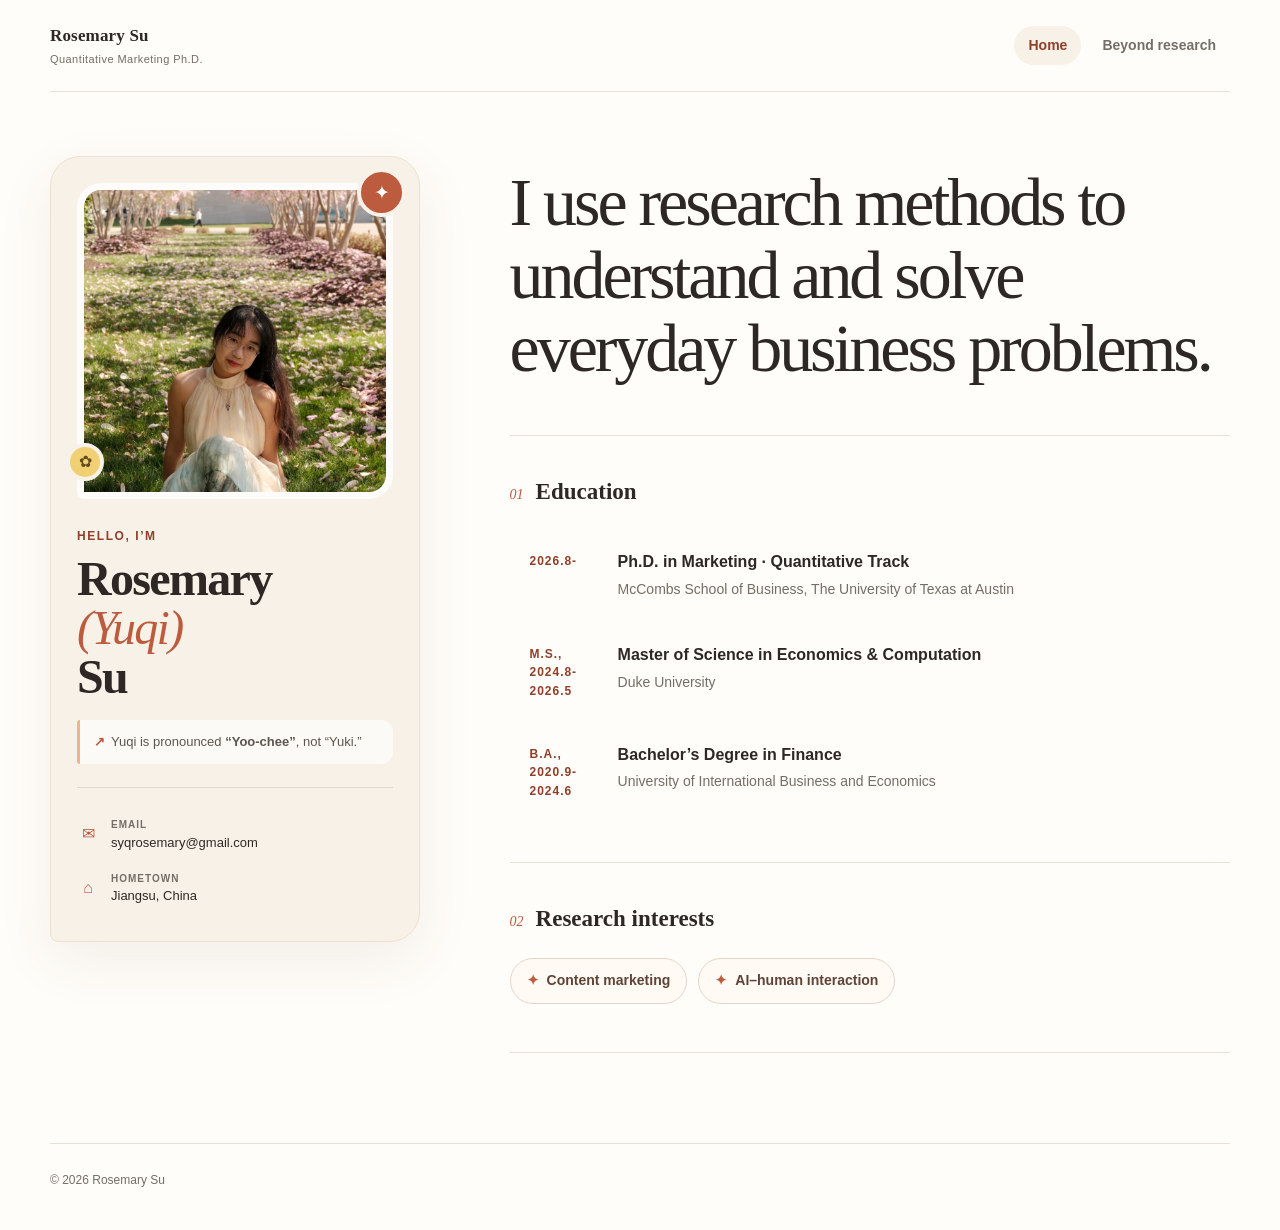
==== index.html @ b7d82927 "Deploy from rosemary_website@fb10cf8" ====
<!DOCTYPE html><html lang="en"><head><meta charSet="utf-8"/><meta name="viewport" content="width=device-width, initial-scale=1"/><link rel="preload" as="image" href="/rosemary-avatar.jpg"/><link rel="stylesheet" href="/_next/static/chunks/12zc2r0gqsm2~.css" data-precedence="next"/><link rel="preload" as="script" fetchPriority="low" href="/_next/static/chunks/0cex5wsp4eehq.js"/><script src="/_next/static/chunks/159a0hv_pbomc.js" async=""></script><script src="/_next/static/chunks/0jeponcfl-hrd.js" async=""></script><script src="/_next/static/chunks/17is7py1qu.mk.js" async=""></script><script src="/_next/static/chunks/turbopack-0r-oekiof_f9k.js" async=""></script><script src="/_next/static/chunks/12zbrbrxakma2.js" async=""></script><script src="/_next/static/chunks/17f2ht9wo-phb.js" async=""></script><script src="/_next/static/chunks/0n7gz84jmsrn1.js" async=""></script><script src="/_next/static/chunks/0bf2q1tfi-smo.js" async=""></script><title>Rosemary (Yuqi) Su</title><meta name="description" content="Rosemary (Yuqi) Su is a quantitative marketing Ph.D. student studying content marketing and AI–human interaction."/><meta property="og:title" content="Rosemary (Yuqi) Su"/><meta property="og:description" content="Quantitative Marketing · Content · AI &amp; People"/><meta property="og:url" content="https://rosemarysu.github.io/"/><meta property="og:site_name" content="Rosemary (Yuqi) Su"/><meta property="og:image" content="https://rosemarysu.github.io/og.jpg"/><meta property="og:image:width" content="1200"/><meta property="og:image:height" content="630"/><meta property="og:type" content="website"/><meta name="twitter:card" content="summary_large_image"/><meta name="twitter:title" content="Rosemary (Yuqi) Su"/><meta name="twitter:description" content="Quantitative Marketing · Content · AI &amp; People"/><meta name="twitter:image" content="https://rosemarysu.github.io/og.jpg"/><script src="/_next/static/chunks/03~yq9q893hmn.js" noModule=""></script></head><body><div hidden=""><!--$--><!--/$--></div><main><header class="site-header"><a class="brand" aria-label="Rosemary Su, home" href="/"><span><strong>Rosemary Su</strong><small>Quantitative Marketing Ph.D.</small></span></a><nav aria-label="Primary navigation"><a class="nav-link active" href="/">Home</a><a class="nav-link" href="/beyond/">Beyond research</a></nav></header><section class="home-shell"><aside class="profile-card" aria-label="Profile"><div class="avatar-wrap"><span class="avatar-spark spark-one" aria-hidden="true">✦</span><span class="avatar-spark spark-two" aria-hidden="true">✿</span><img alt="Portrait of Rosemary Su" width="440" height="440" decoding="async" data-nimg="1" class="avatar" style="color:transparent" src="/rosemary-avatar.jpg"/></div><p class="eyebrow">Hello, I’m</p><h1>Rosemary <span>(Yuqi)</span> Su</h1><p class="pronunciation"><span aria-hidden="true">↗</span>Yuqi is pronounced <strong>“Yoo-chee”</strong>, not “Yuki.”</p><div class="profile-details"><a href="mailto:syqrosemary@gmail.com"><span aria-hidden="true">✉</span><span><small>Email</small>syqrosemary@gmail.com</span></a><p><span aria-hidden="true">⌂</span><span><small>Hometown</small>Jiangsu, China</span></p></div></aside><div class="home-content"><div class="intro-block"><h2>I use research methods to understand and solve everyday business problems.</h2></div><section class="content-section" aria-labelledby="education-title"><div class="section-heading"><p class="section-number">01</p><h3 id="education-title">Education</h3></div><div class="education-list"><article class="education-item"><p class="degree-tag">2026.8-</p><div><h4>Ph.D. in Marketing · Quantitative Track</h4><p>McCombs School of Business, The University of Texas at Austin</p></div></article><article class="education-item"><p class="degree-tag">M.S., 2024.8-2026.5</p><div><h4>Master of Science in Economics &amp; Computation</h4><p>Duke University</p></div></article><article class="education-item"><p class="degree-tag">B.A., 2020.9-2024.6</p><div><h4>Bachelor’s Degree in Finance</h4><p>University of International Business and Economics</p></div></article></div></section><section class="content-section research-section" aria-labelledby="research-title"><div class="section-heading"><p class="section-number">02</p><h3 id="research-title">Research interests</h3></div><div class="interest-row"><span>Content marketing</span><span>AI–human interaction</span></div></section></div></section><footer><p>© <!-- -->2026<!-- --> Rosemary Su</p></footer></main><!--$--><!--/$--><script src="/_next/static/chunks/0cex5wsp4eehq.js" id="_R_" async=""></script><script>(self.__next_f=self.__next_f||[]).push([0])</script><script>self.__next_f.push([1,"1:\"$Sreact.fragment\"\n2:I[11968,[\"/_next/static/chunks/12zbrbrxakma2.js\",\"/_next/static/chunks/17f2ht9wo-phb.js\",\"/_next/static/chunks/0n7gz84jmsrn1.js\"],\"default\"]\n3:I[87804,[\"/_next/static/chunks/12zbrbrxakma2.js\",\"/_next/static/chunks/17f2ht9wo-phb.js\",\"/_next/static/chunks/0n7gz84jmsrn1.js\"],\"default\"]\n4:I[67295,[\"/_next/static/chunks/12zbrbrxakma2.js\",\"/_next/static/chunks/17f2ht9wo-phb.js\",\"/_next/static/chunks/0n7gz84jmsrn1.js\",\"/_next/static/chunks/0bf2q1tfi-smo.js\"],\"\"]\n5:I[83793,[\"/_next/static/chunks/12zbrbrxakma2.js\",\"/_next/static/chunks/17f2ht9wo-phb.js\",\"/_next/static/chunks/0n7gz84jmsrn1.js\",\"/_next/static/chunks/0bf2q1tfi-smo.js\"],\"Image\"]\nd:I[21480,[\"/_next/static/chunks/12zbrbrxakma2.js\",\"/_next/static/chunks/17f2ht9wo-phb.js\",\"/_next/static/chunks/0n7gz84jmsrn1.js\"],\"default\",1]\n:HL[\"/_next/static/chunks/12zc2r0gqsm2~.css\",\"style\"]\n"])</script><script>self.__next_f.push([1,"0:{\"P\":null,\"c\":[\"\",\"\"],\"q\":\"\",\"i\":false,\"f\":[[[\"\",{\"children\":[\"__PAGE__\",{}]},\"$undefined\",\"$undefined\",16],[[\"$\",\"$1\",\"c\",{\"children\":[[[\"$\",\"link\",\"0\",{\"rel\":\"stylesheet\",\"href\":\"/_next/static/chunks/12zc2r0gqsm2~.css\",\"precedence\":\"next\",\"crossOrigin\":\"$undefined\",\"nonce\":\"$undefined\"}],[\"$\",\"script\",\"script-0\",{\"src\":\"/_next/static/chunks/12zbrbrxakma2.js\",\"async\":true,\"nonce\":\"$undefined\"}],[\"$\",\"script\",\"script-1\",{\"src\":\"/_next/static/chunks/17f2ht9wo-phb.js\",\"async\":true,\"nonce\":\"$undefined\"}],[\"$\",\"script\",\"script-2\",{\"src\":\"/_next/static/chunks/0n7gz84jmsrn1.js\",\"async\":true,\"nonce\":\"$undefined\"}]],[\"$\",\"html\",null,{\"lang\":\"en\",\"children\":[\"$\",\"body\",null,{\"children\":[\"$\",\"$L2\",null,{\"parallelRouterKey\":\"children\",\"error\":\"$undefined\",\"errorStyles\":\"$undefined\",\"errorScripts\":\"$undefined\",\"template\":[\"$\",\"$L3\",null,{}],\"templateStyles\":\"$undefined\",\"templateScripts\":\"$undefined\",\"notFound\":[[[\"$\",\"title\",null,{\"children\":\"404: This page could not be found.\"}],[\"$\",\"div\",null,{\"style\":{\"fontFamily\":\"system-ui,\\\"Segoe UI\\\",Roboto,Helvetica,Arial,sans-serif,\\\"Apple Color Emoji\\\",\\\"Segoe UI Emoji\\\"\",\"height\":\"100vh\",\"textAlign\":\"center\",\"display\":\"flex\",\"flexDirection\":\"column\",\"alignItems\":\"center\",\"justifyContent\":\"center\"},\"children\":[\"$\",\"div\",null,{\"children\":[[\"$\",\"style\",null,{\"dangerouslySetInnerHTML\":{\"__html\":\"body{color:#000;background:#fff;margin:0}.next-error-h1{border-right:1px solid rgba(0,0,0,.3)}@media (prefers-color-scheme:dark){body{color:#fff;background:#000}.next-error-h1{border-right:1px solid rgba(255,255,255,.3)}}\"}}],[\"$\",\"h1\",null,{\"className\":\"next-error-h1\",\"style\":{\"display\":\"inline-block\",\"margin\":\"0 20px 0 0\",\"padding\":\"0 23px 0 0\",\"fontSize\":24,\"fontWeight\":500,\"verticalAlign\":\"top\",\"lineHeight\":\"49px\"},\"children\":404}],[\"$\",\"div\",null,{\"style\":{\"display\":\"inline-block\"},\"children\":[\"$\",\"h2\",null,{\"style\":{\"fontSize\":14,\"fontWeight\":400,\"lineHeight\":\"49px\",\"margin\":0},\"children\":\"This page could not be found.\"}]}]]}]}]],[]],\"forbidden\":\"$undefined\",\"unauthorized\":\"$undefined\"}]}]}]]}],{\"children\":[[\"$\",\"$1\",\"c\",{\"children\":[[\"$\",\"main\",null,{\"children\":[[\"$\",\"header\",null,{\"className\":\"site-header\",\"children\":[[\"$\",\"$L4\",null,{\"className\":\"brand\",\"href\":\"/\",\"aria-label\":\"Rosemary Su, home\",\"children\":[\"$\",\"span\",null,{\"children\":[[\"$\",\"strong\",null,{\"children\":\"Rosemary Su\"}],[\"$\",\"small\",null,{\"children\":\"Quantitative Marketing Ph.D.\"}]]}]}],[\"$\",\"nav\",null,{\"aria-label\":\"Primary navigation\",\"children\":[[\"$\",\"$L4\",null,{\"className\":\"nav-link active\",\"href\":\"/\",\"children\":\"Home\"}],[\"$\",\"$L4\",null,{\"className\":\"nav-link\",\"href\":\"/beyond\",\"children\":\"Beyond research\"}]]}]]}],[\"$\",\"section\",null,{\"className\":\"home-shell\",\"children\":[[\"$\",\"aside\",null,{\"className\":\"profile-card\",\"aria-label\":\"Profile\",\"children\":[[\"$\",\"div\",null,{\"className\":\"avatar-wrap\",\"children\":[[\"$\",\"span\",null,{\"className\":\"avatar-spark spark-one\",\"aria-hidden\":\"true\",\"children\":\"✦\"}],[\"$\",\"span\",null,{\"className\":\"avatar-spark spark-two\",\"aria-hidden\":\"true\",\"children\":\"✿\"}],[\"$\",\"$L5\",null,{\"className\":\"avatar\",\"src\":\"/rosemary-avatar.jpg\",\"alt\":\"Portrait of Rosemary Su\",\"width\":440,\"height\":440,\"priority\":true}]]}],[\"$\",\"p\",null,{\"className\":\"eyebrow\",\"children\":\"Hello, I’m\"}],[\"$\",\"h1\",null,{\"children\":[\"Rosemary \",[\"$\",\"span\",null,{\"children\":\"(Yuqi)\"}],\" Su\"]}],[\"$\",\"p\",null,{\"className\":\"pronunciation\",\"children\":[[\"$\",\"span\",null,{\"aria-hidden\":\"true\",\"children\":\"↗\"}],\"Yuqi is pronounced \",[\"$\",\"strong\",null,{\"children\":\"“Yoo-chee”\"}],\", not “Yuki.”\"]}],[\"$\",\"div\",null,{\"className\":\"profile-details\",\"children\":[[\"$\",\"a\",null,{\"href\":\"mailto:syqrosemary@gmail.com\",\"children\":[[\"$\",\"span\",null,{\"aria-hidden\":\"true\",\"children\":\"✉\"}],[\"$\",\"span\",null,{\"children\":[[\"$\",\"small\",null,{\"children\":\"Email\"}],\"syqrosemary@gmail.com\"]}]]}],[\"$\",\"p\",null,{\"children\":[[\"$\",\"span\",null,{\"aria-hidden\":\"true\",\"children\":\"⌂\"}],[\"$\",\"span\",null,{\"children\":[[\"$\",\"small\",null,{\"children\":\"Hometown\"}],\"Jiangsu, China\"]}]]}]]}]]}],[\"$\",\"div\",null,{\"className\":\"home-content\",\"children\":[[\"$\",\"div\",null,{\"className\":\"intro-block\",\"children\":[\"$\",\"h2\",null,{\"children\":\"I use research methods to understand and solve everyday business problems.\"}]}],[\"$\",\"section\",null,{\"className\":\"content-section\",\"aria-labelledby\":\"education-title\",\"children\":[[\"$\",\"div\",null,{\"className\":\"section-heading\",\"children\":[[\"$\",\"p\",null,{\"className\":\"section-number\",\"children\":\"01\"}],[\"$\",\"h3\",null,{\"id\":\"education-title\",\"children\":\"Education\"}]]}],[\"$\",\"div\",null,{\"className\":\"education-list\",\"children\":[[\"$\",\"article\",\"Ph.D. in Marketing · Quantitative Track\",{\"className\":\"education-item\",\"children\":[[\"$\",\"p\",null,{\"className\":\"degree-tag\",\"children\":\"2026.8-\"}],[\"$\",\"div\",null,{\"children\":[[\"$\",\"h4\",null,{\"children\":\"Ph.D. in Marketing · Quantitative Track\"}],[\"$\",\"p\",null,{\"children\":\"McCombs School of Business, The University of Texas at Austin\"}]]}]]}],\"$L6\",\"$L7\"]}]]}],\"$L8\"]}]]}],\"$L9\"]}],[\"$La\"],\"$Lb\"]}],{},null,false,null]},null,false,null],\"$Lc\",false]],\"m\":\"$undefined\",\"G\":[\"$d\",[\"$Le\"]],\"S\":true,\"h\":null,\"s\":\"$undefined\",\"l\":\"$undefined\",\"p\":\"$undefined\",\"d\":\"$undefined\",\"b\":\"IiTo2RGep4FRdvLPnmBLP\"}\n"])</script><script>self.__next_f.push([1,"f:I[77916,[\"/_next/static/chunks/12zbrbrxakma2.js\",\"/_next/static/chunks/17f2ht9wo-phb.js\",\"/_next/static/chunks/0n7gz84jmsrn1.js\"],\"OutletBoundary\"]\n10:\"$Sreact.suspense\"\n12:I[77916,[\"/_next/static/chunks/12zbrbrxakma2.js\",\"/_next/static/chunks/17f2ht9wo-phb.js\",\"/_next/static/chunks/0n7gz84jmsrn1.js\"],\"ViewportBoundary\"]\n14:I[77916,[\"/_next/static/chunks/12zbrbrxakma2.js\",\"/_next/static/chunks/17f2ht9wo-phb.js\",\"/_next/static/chunks/0n7gz84jmsrn1.js\"],\"MetadataBoundary\"]\n6:[\"$\",\"article\",\"Master of Science in Economics \u0026 Computation\",{\"className\":\"education-item\",\"children\":[[\"$\",\"p\",null,{\"className\":\"degree-tag\",\"children\":\"M.S., 2024.8-2026.5\"}],[\"$\",\"div\",null,{\"children\":[[\"$\",\"h4\",null,{\"children\":\"Master of Science in Economics \u0026 Computation\"}],[\"$\",\"p\",null,{\"children\":\"Duke University\"}]]}]]}]\n7:[\"$\",\"article\",\"Bachelor’s Degree in Finance\",{\"className\":\"education-item\",\"children\":[[\"$\",\"p\",null,{\"className\":\"degree-tag\",\"children\":\"B.A., 2020.9-2024.6\"}],[\"$\",\"div\",null,{\"children\":[[\"$\",\"h4\",null,{\"children\":\"Bachelor’s Degree in Finance\"}],[\"$\",\"p\",null,{\"children\":\"University of International Business and Economics\"}]]}]]}]\n8:[\"$\",\"section\",null,{\"className\":\"content-section research-section\",\"aria-labelledby\":\"research-title\",\"children\":[[\"$\",\"div\",null,{\"className\":\"section-heading\",\"children\":[[\"$\",\"p\",null,{\"className\":\"section-number\",\"children\":\"02\"}],[\"$\",\"h3\",null,{\"id\":\"research-title\",\"children\":\"Research interests\"}]]}],[\"$\",\"div\",null,{\"className\":\"interest-row\",\"children\":[[\"$\",\"span\",null,{\"children\":\"Content marketing\"}],[\"$\",\"span\",null,{\"children\":\"AI–human interaction\"}]]}]]}]\n9:[\"$\",\"footer\",null,{\"children\":[\"$\",\"p\",null,{\"children\":[\"© \",2026,\" Rosemary Su\"]}]}]\na:[\"$\",\"script\",\"script-0\",{\"src\":\"/_next/static/chunks/0bf2q1tfi-smo.js\",\"async\":true,\"nonce\":\"$undefined\"}]\nb:[\"$\",\"$Lf\",null,{\"children\":[\"$\",\"$10\",null,{\"name\":\"Next.MetadataOutlet\",\"children\":\"$@11\"}]}]\nc:[\"$\",\"$1\",\"h\",{\"children\":[null,[\"$\",\"$L12\",null,{\"children\":\"$L13\"}],[\"$\",\"div\",null,{\"hidden\":true,\"children\":[\"$\",\"$L14\",null,{\"children\":[\"$\",\"$10\",null,{\"name\":\"Next.Metadata\",\"children\":\"$L15\"}]}]}],null]}]\ne:[\"$\",\"link\",\"0\",{\"rel\":\"stylesheet\",\"href\":\"/_next/static/chunks/12zc2r0gqsm2~.css\",\"precedence\":\"next\",\"crossOrigin\":\"$undefined\",\"nonce\":\"$undefined\"}]\n"])</script><script>self.__next_f.push([1,"13:[[\"$\",\"meta\",\"0\",{\"charSet\":\"utf-8\"}],[\"$\",\"meta\",\"1\",{\"name\":\"viewport\",\"content\":\"width=device-width, initial-scale=1\"}]]\n"])</script><script>self.__next_f.push([1,"11:null\n15:[[\"$\",\"title\",\"0\",{\"children\":\"Rosemary (Yuqi) Su\"}],[\"$\",\"meta\",\"1\",{\"name\":\"description\",\"content\":\"Rosemary (Yuqi) Su is a quantitative marketing Ph.D. student studying content marketing and AI–human interaction.\"}],[\"$\",\"meta\",\"2\",{\"property\":\"og:title\",\"content\":\"Rosemary (Yuqi) Su\"}],[\"$\",\"meta\",\"3\",{\"property\":\"og:description\",\"content\":\"Quantitative Marketing · Content · AI \u0026 People\"}],[\"$\",\"meta\",\"4\",{\"property\":\"og:url\",\"content\":\"https://rosemarysu.github.io/\"}],[\"$\",\"meta\",\"5\",{\"property\":\"og:site_name\",\"content\":\"Rosemary (Yuqi) Su\"}],[\"$\",\"meta\",\"6\",{\"property\":\"og:image\",\"content\":\"https://rosemarysu.github.io/og.jpg\"}],[\"$\",\"meta\",\"7\",{\"property\":\"og:image:width\",\"content\":\"1200\"}],[\"$\",\"meta\",\"8\",{\"property\":\"og:image:height\",\"content\":\"630\"}],[\"$\",\"meta\",\"9\",{\"property\":\"og:type\",\"content\":\"website\"}],[\"$\",\"meta\",\"10\",{\"name\":\"twitter:card\",\"content\":\"summary_large_image\"}],[\"$\",\"meta\",\"11\",{\"name\":\"twitter:title\",\"content\":\"Rosemary (Yuqi) Su\"}],[\"$\",\"meta\",\"12\",{\"name\":\"twitter:description\",\"content\":\"Quantitative Marketing · Content · AI \u0026 People\"}],[\"$\",\"meta\",\"13\",{\"name\":\"twitter:image\",\"content\":\"https://rosemarysu.github.io/og.jpg\"}]]\n"])</script></body></html>
---- _next/static/chunks/12zc2r0gqsm2~.css ----
:root{--ink:#2d2825;--muted:#756d67;--paper:#fffdf9;--cream:#f8f1e8;--line:#eadfd3;--rust:#bd5b3e;--rust-dark:#8f3f2a;--peach:#f2b28f;--butter:#f1cf73;--sage:#9ba58c;--font-main:"Aptos", "Segoe UI", "Helvetica Neue", Arial, sans-serif}*{box-sizing:border-box}html{scroll-behavior:smooth}body{background:var(--paper);color:var(--ink);font-family:var(--font-main);margin:0;line-height:1.55}a{color:inherit;text-decoration:none}a:focus-visible{outline:3px solid var(--butter);outline-offset:4px;border-radius:6px}.site-header{border-bottom:1px solid var(--line);justify-content:space-between;align-items:center;width:min(1180px,100% - 48px);min-height:92px;margin:0 auto;display:flex}.brand{align-items:center;gap:13px;display:flex}.brand-mark{background:var(--rust);color:#fff;border-radius:50% 50% 44% 56%;place-items:center;width:42px;height:42px;font-family:Georgia,serif;font-size:22px;font-style:italic;display:grid;transform:rotate(-4deg)}.brand strong,.brand small{display:block}.brand strong{letter-spacing:.01em;font-family:Georgia,serif;font-size:17px}.brand small{color:var(--muted);letter-spacing:.04em;margin-top:1px;font-size:11px}nav{align-items:center;gap:7px;display:flex}.nav-link{color:var(--muted);border-radius:999px;padding:9px 14px;font-size:14px;font-weight:650;transition:color .2s,background .2s}.nav-link:hover,.nav-link.active{color:var(--rust-dark);background:var(--cream)}.home-shell{grid-template-columns:minmax(290px,370px) minmax(0,1fr);align-items:start;gap:clamp(48px,7vw,104px);width:min(1180px,100% - 48px);margin:64px auto 90px;display:grid}.profile-card{background:var(--cream);border:1px solid #efdfcf;border-radius:30px 30px 30px 8px;padding:26px;position:sticky;top:28px;box-shadow:0 18px 55px #5c3e2b14}.avatar-wrap{margin-bottom:28px;position:relative}.avatar{aspect-ratio:1;object-fit:cover;border:7px solid #ffffffc7;border-radius:24px 24px 24px 7px;width:100%;height:auto;display:block}.avatar-spark{z-index:1;color:#fff;background:var(--rust);border:4px solid var(--cream);border-radius:50%;place-items:center;display:grid;position:absolute}.spark-one{width:49px;height:49px;font-size:19px;top:-15px;right:-13px}.spark-two{background:var(--butter);color:#624c1c;width:38px;height:38px;font-size:16px;bottom:18px;left:-11px}.eyebrow{color:var(--rust-dark);letter-spacing:.13em;text-transform:uppercase;margin:0 0 8px;font-size:12px;font-weight:800}.profile-card h1{letter-spacing:-.035em;margin:0;font-family:Georgia,serif;font-size:clamp(36px,4vw,48px);line-height:1.03}.profile-card h1 span{color:var(--rust);font-style:italic;font-weight:500;display:block}.pronunciation{border-left:3px solid var(--peach);color:#5f554e;background:#ffffffa3;border-radius:3px 12px 12px 3px;margin:18px 0 23px;padding:12px 14px;font-size:13px}.pronunciation>span{color:var(--rust);margin-right:6px;font-weight:900}.profile-details{border-top:1px solid #e5d6c8;padding-top:20px}.profile-details a,.profile-details p{align-items:center;gap:12px;margin:0;padding:9px 0;font-size:13px;display:flex}.profile-details a:hover{color:var(--rust-dark)}.profile-details>*>span:first-child{text-align:center;width:22px;color:var(--rust);font-size:16px}.profile-details small{color:var(--muted);letter-spacing:.1em;text-transform:uppercase;font-size:10px;font-weight:800;display:block}.home-content{padding-top:10px}.intro-block{border-bottom:1px solid var(--line);padding-bottom:51px}.intro-block h2{letter-spacing:-.045em;max-width:760px;margin:0;font-family:Georgia,serif;font-size:clamp(40px,5.6vw,68px);font-weight:500;line-height:1.07}.intro-copy{max-width:610px;color:var(--muted);margin:24px 0 0;font-size:18px;line-height:1.7}.content-section{border-bottom:1px solid var(--line);padding:43px 0}.section-heading{align-items:baseline;gap:12px;margin-bottom:26px;display:flex}.section-number{color:var(--rust);margin:0;font:italic 14px Georgia,serif}.section-heading h3{margin:0;font:600 23px Georgia,serif}.education-list{gap:4px;display:grid}.education-item{border-radius:15px;grid-template-columns:72px 1fr;gap:16px;padding:19px 20px;transition:background .2s,transform .2s;display:grid}.education-item:hover{background:var(--cream);transform:translate(4px)}.degree-tag{color:var(--rust-dark);letter-spacing:.08em;text-transform:uppercase;margin:2px 0 0;font-size:12px;font-weight:850}.education-item h4{margin:0 0 4px;font-size:16px}.education-item div p{color:var(--muted);margin:0;font-size:14px}.research-section{padding-bottom:48px}.interest-row{flex-wrap:wrap;gap:11px;display:flex}.interest-row span{color:#5e4438;background:#fffaf4;border:1px solid #e7d5c5;border-radius:999px;padding:11px 16px;font-size:14px;font-weight:700}.interest-row span:before{content:"✦";color:var(--rust);margin-right:8px}.beyond-link{background:var(--rust);color:#fff;border-radius:14px 14px 14px 4px;justify-content:space-between;align-items:center;margin-top:34px;padding:17px 20px;font-size:15px;font-weight:750;transition:background .2s,transform .2s;display:flex}.beyond-link:hover{background:var(--rust-dark);transform:translateY(-2px)}.beyond-link span{font-size:22px}.beyond-hero{background:var(--cream);border:1px solid #efdfcf;border-radius:42px 42px 42px 9px;width:min(1180px,100% - 48px);margin:82px auto 96px;padding:58px clamp(28px,7vw,92px) 64px}.hobby-words{color:var(--rust-dark);letter-spacing:.09em;text-transform:uppercase;margin:0 0 25px;font-size:12px;font-weight:800}.beyond-hero h1{letter-spacing:-.045em;max-width:970px;margin:0;font:500 clamp(43px,6.4vw,76px)/1.04 Georgia,serif}.beyond-hero h1 em{color:var(--rust);font-weight:500}.gallery-section{width:min(1180px,100% - 48px);margin:0 auto 105px}.wide-heading{justify-content:space-between;align-items:end;gap:36px;margin-bottom:34px;display:flex}.wide-heading>div{align-items:baseline;gap:13px;display:flex}.wide-heading h2{letter-spacing:-.025em;margin:0;font:600 clamp(27px,4vw,40px) Georgia,serif}.wide-heading>p{max-width:300px;color:var(--muted);text-align:right;margin:0 0 4px;font-size:13px}.gallery-section{padding-top:12px}.gallery-scroll{overscroll-behavior-inline:contain;scroll-snap-type:inline mandatory;scrollbar-color:var(--rust) var(--cream);grid-auto-columns:minmax(300px,34vw);grid-auto-flow:column;gap:16px;padding:4px 4px 24px;display:grid;overflow-x:auto}.gallery-photo,.gallery-placeholder{scroll-snap-align:start;border-radius:24px 24px 24px 7px;height:470px;margin:0;overflow:hidden}.gallery-photo{background:var(--cream);position:relative}.gallery-photo img{object-fit:cover;width:100%;height:100%}.gallery-photo figcaption{color:var(--ink);background:#fffdf9e6;border-radius:12px;padding:12px 14px;font-size:13px;position:absolute;bottom:16px;left:16px;right:16px}.gallery-placeholder{color:var(--muted);background:linear-gradient(145deg,#f6e9dc,#fbf7f1);border:1px dashed #dcbda8;place-content:center;justify-items:center;display:grid}.gallery-placeholder:nth-child(3n+2){background:linear-gradient(145deg,#edf0e8,#f8f8f3)}.gallery-placeholder:nth-child(3n){background:linear-gradient(145deg,#f8edc9,#fffaf0)}.gallery-placeholder span{width:48px;height:48px;color:var(--rust);background:#fff;border-radius:50%;place-items:center;font-size:28px;display:grid}.gallery-placeholder p{color:var(--ink);margin:16px 0 3px;font:600 19px Georgia,serif}.gallery-placeholder small{font-size:11px}footer{border-top:1px solid var(--line);width:min(1180px,100% - 48px);color:var(--muted);justify-content:space-between;margin:0 auto;padding:27px 0 40px;font-size:12px;display:flex}footer p{margin:0}@media (max-width:850px){.home-shell{grid-template-columns:1fr;gap:58px;margin-top:38px}.profile-card{grid-template-columns:minmax(160px,.72fr) 1fr;column-gap:28px;display:grid;position:relative;top:auto}.avatar-wrap{grid-row:1/6;margin:0}.profile-details{align-self:end}.intro-block h2{font-size:clamp(39px,8vw,60px)}.beyond-hero{margin-top:45px}}@media (max-width:610px){.site-header{width:min(100% - 30px,1180px);min-height:76px}.brand small{display:none}.brand strong{font-size:14px}nav{gap:0}.nav-link{padding:8px 9px;font-size:12px}.home-shell{width:min(100% - 30px,1180px);margin-bottom:65px}.profile-card{padding:20px;display:block}.avatar-wrap{margin-bottom:25px}.profile-card h1{font-size:39px}.intro-block h2{font-size:40px}.intro-copy{font-size:16px}.education-item{grid-template-columns:48px 1fr;padding-inline:8px}.beyond-hero,.gallery-section{width:min(100% - 30px,1180px)}.beyond-hero{border-radius:27px 27px 27px 7px;margin-bottom:70px;padding:42px 23px 46px}.hobby-words{font-size:10px;line-height:1.8}.beyond-hero h1{font-size:42px}.wide-heading,.wide-heading>div{display:block}.wide-heading>p{text-align:left;margin-top:10px}.gallery-section{padding-top:0}.gallery-scroll{grid-auto-columns:82vw}.gallery-photo,.gallery-placeholder{height:430px}footer{gap:5px;width:min(100% - 30px,1180px);display:grid}}@media (prefers-reduced-motion:reduce){html{scroll-behavior:auto}*,:before,:after{transition-duration:.01ms!important}}
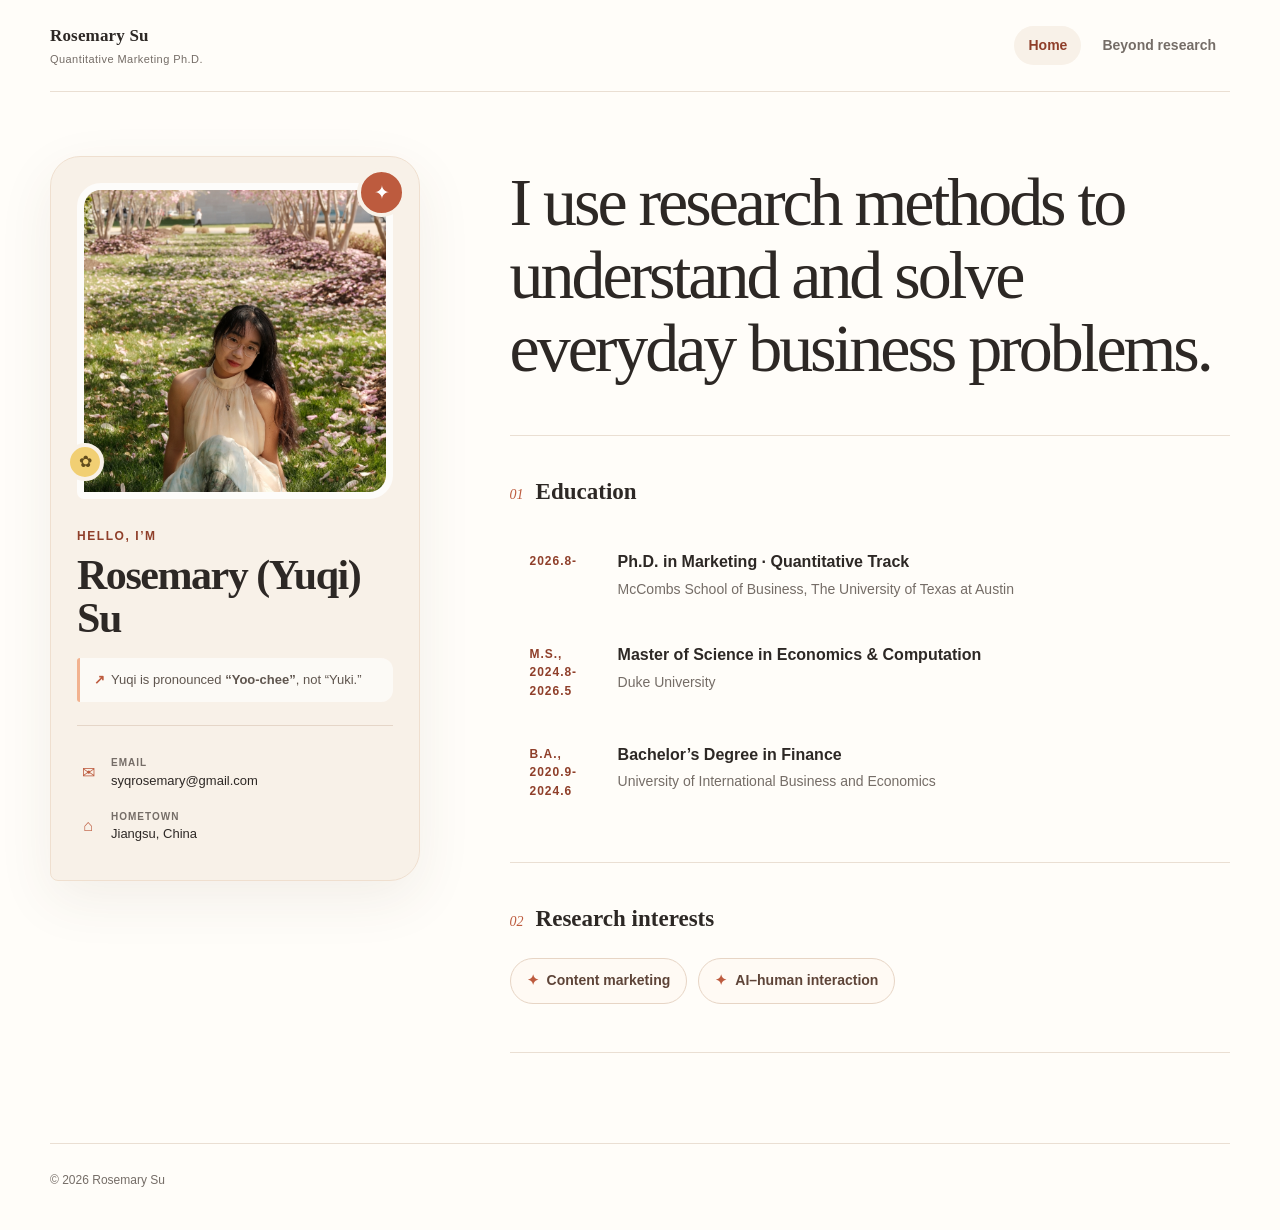
==== commit 1dea4541: "Deploy from rosemary_website@c379090" ====
--- a/index.html
+++ b/index.html
@@ -1 +1 @@
-<!DOCTYPE html><html lang="en"><head><meta charSet="utf-8"/><meta name="viewport" content="width=device-width, initial-scale=1"/><link rel="preload" as="image" href="/rosemary-avatar.jpg"/><link rel="stylesheet" href="/_next/static/chunks/12zc2r0gqsm2~.css" data-precedence="next"/><link rel="preload" as="script" fetchPriority="low" href="/_next/static/chunks/0cex5wsp4eehq.js"/><script src="/_next/static/chunks/159a0hv_pbomc.js" async=""></script><script src="/_next/static/chunks/0jeponcfl-hrd.js" async=""></script><script src="/_next/static/chunks/17is7py1qu.mk.js" async=""></script><script src="/_next/static/chunks/turbopack-0r-oekiof_f9k.js" async=""></script><script src="/_next/static/chunks/12zbrbrxakma2.js" async=""></script><script src="/_next/static/chunks/17f2ht9wo-phb.js" async=""></script><script src="/_next/static/chunks/0n7gz84jmsrn1.js" async=""></script><script src="/_next/static/chunks/0bf2q1tfi-smo.js" async=""></script><title>Rosemary (Yuqi) Su</title><meta name="description" content="Rosemary (Yuqi) Su is a quantitative marketing Ph.D. student studying content marketing and AI–human interaction."/><meta property="og:title" content="Rosemary (Yuqi) Su"/><meta property="og:description" content="Quantitative Marketing · Content · AI &amp; People"/><meta property="og:url" content="https://rosemarysu.github.io/"/><meta property="og:site_name" content="Rosemary (Yuqi) Su"/><meta property="og:image" content="https://rosemarysu.github.io/og.jpg"/><meta property="og:image:width" content="1200"/><meta property="og:image:height" content="630"/><meta property="og:type" content="website"/><meta name="twitter:card" content="summary_large_image"/><meta name="twitter:title" content="Rosemary (Yuqi) Su"/><meta name="twitter:description" content="Quantitative Marketing · Content · AI &amp; People"/><meta name="twitter:image" content="https://rosemarysu.github.io/og.jpg"/><script src="/_next/static/chunks/03~yq9q893hmn.js" noModule=""></script></head><body><div hidden=""><!--$--><!--/$--></div><main><header class="site-header"><a class="brand" aria-label="Rosemary Su, home" href="/"><span><strong>Rosemary Su</strong><small>Quantitative Marketing Ph.D.</small></span></a><nav aria-label="Primary navigation"><a class="nav-link active" href="/">Home</a><a class="nav-link" href="/beyond/">Beyond research</a></nav></header><section class="home-shell"><aside class="profile-card" aria-label="Profile"><div class="avatar-wrap"><span class="avatar-spark spark-one" aria-hidden="true">✦</span><span class="avatar-spark spark-two" aria-hidden="true">✿</span><img alt="Portrait of Rosemary Su" width="440" height="440" decoding="async" data-nimg="1" class="avatar" style="color:transparent" src="/rosemary-avatar.jpg"/></div><p class="eyebrow">Hello, I’m</p><h1>Rosemary <span>(Yuqi)</span> Su</h1><p class="pronunciation"><span aria-hidden="true">↗</span>Yuqi is pronounced <strong>“Yoo-chee”</strong>, not “Yuki.”</p><div class="profile-details"><a href="mailto:syqrosemary@gmail.com"><span aria-hidden="true">✉</span><span><small>Email</small>syqrosemary@gmail.com</span></a><p><span aria-hidden="true">⌂</span><span><small>Hometown</small>Jiangsu, China</span></p></div></aside><div class="home-content"><div class="intro-block"><h2>I use research methods to understand and solve everyday business problems.</h2></div><section class="content-section" aria-labelledby="education-title"><div class="section-heading"><p class="section-number">01</p><h3 id="education-title">Education</h3></div><div class="education-list"><article class="education-item"><p class="degree-tag">2026.8-</p><div><h4>Ph.D. in Marketing · Quantitative Track</h4><p>McCombs School of Business, The University of Texas at Austin</p></div></article><article class="education-item"><p class="degree-tag">M.S., 2024.8-2026.5</p><div><h4>Master of Science in Economics &amp; Computation</h4><p>Duke University</p></div></article><article class="education-item"><p class="degree-tag">B.A., 2020.9-2024.6</p><div><h4>Bachelor’s Degree in Finance</h4><p>University of International Business and Economics</p></div></article></div></section><section class="content-section research-section" aria-labelledby="research-title"><div class="section-heading"><p class="section-number">02</p><h3 id="research-title">Research interests</h3></div><div class="interest-row"><span>Content marketing</span><span>AI–human interaction</span></div></section></div></section><footer><p>© <!-- -->2026<!-- --> Rosemary Su</p></footer></main><!--$--><!--/$--><script src="/_next/static/chunks/0cex5wsp4eehq.js" id="_R_" async=""></script><script>(self.__next_f=self.__next_f||[]).push([0])</script><script>self.__next_f.push([1,"1:\"$Sreact.fragment\"\n2:I[11968,[\"/_next/static/chunks/12zbrbrxakma2.js\",\"/_next/static/chunks/17f2ht9wo-phb.js\",\"/_next/static/chunks/0n7gz84jmsrn1.js\"],\"default\"]\n3:I[87804,[\"/_next/static/chunks/12zbrbrxakma2.js\",\"/_next/static/chunks/17f2ht9wo-phb.js\",\"/_next/static/chunks/0n7gz84jmsrn1.js\"],\"default\"]\n4:I[67295,[\"/_next/static/chunks/12zbrbrxakma2.js\",\"/_next/static/chunks/17f2ht9wo-phb.js\",\"/_next/static/chunks/0n7gz84jmsrn1.js\",\"/_next/static/chunks/0bf2q1tfi-smo.js\"],\"\"]\n5:I[83793,[\"/_next/static/chunks/12zbrbrxakma2.js\",\"/_next/static/chunks/17f2ht9wo-phb.js\",\"/_next/static/chunks/0n7gz84jmsrn1.js\",\"/_next/static/chunks/0bf2q1tfi-smo.js\"],\"Image\"]\nd:I[21480,[\"/_next/static/chunks/12zbrbrxakma2.js\",\"/_next/static/chunks/17f2ht9wo-phb.js\",\"/_next/static/chunks/0n7gz84jmsrn1.js\"],\"default\",1]\n:HL[\"/_next/static/chunks/12zc2r0gqsm2~.css\",\"style\"]\n"])</script><script>self.__next_f.push([1,"0:{\"P\":null,\"c\":[\"\",\"\"],\"q\":\"\",\"i\":false,\"f\":[[[\"\",{\"children\":[\"__PAGE__\",{}]},\"$undefined\",\"$undefined\",16],[[\"$\",\"$1\",\"c\",{\"children\":[[[\"$\",\"link\",\"0\",{\"rel\":\"stylesheet\",\"href\":\"/_next/static/chunks/12zc2r0gqsm2~.css\",\"precedence\":\"next\",\"crossOrigin\":\"$undefined\",\"nonce\":\"$undefined\"}],[\"$\",\"script\",\"script-0\",{\"src\":\"/_next/static/chunks/12zbrbrxakma2.js\",\"async\":true,\"nonce\":\"$undefined\"}],[\"$\",\"script\",\"script-1\",{\"src\":\"/_next/static/chunks/17f2ht9wo-phb.js\",\"async\":true,\"nonce\":\"$undefined\"}],[\"$\",\"script\",\"script-2\",{\"src\":\"/_next/static/chunks/0n7gz84jmsrn1.js\",\"async\":true,\"nonce\":\"$undefined\"}]],[\"$\",\"html\",null,{\"lang\":\"en\",\"children\":[\"$\",\"body\",null,{\"children\":[\"$\",\"$L2\",null,{\"parallelRouterKey\":\"children\",\"error\":\"$undefined\",\"errorStyles\":\"$undefined\",\"errorScripts\":\"$undefined\",\"template\":[\"$\",\"$L3\",null,{}],\"templateStyles\":\"$undefined\",\"templateScripts\":\"$undefined\",\"notFound\":[[[\"$\",\"title\",null,{\"children\":\"404: This page could not be found.\"}],[\"$\",\"div\",null,{\"style\":{\"fontFamily\":\"system-ui,\\\"Segoe UI\\\",Roboto,Helvetica,Arial,sans-serif,\\\"Apple Color Emoji\\\",\\\"Segoe UI Emoji\\\"\",\"height\":\"100vh\",\"textAlign\":\"center\",\"display\":\"flex\",\"flexDirection\":\"column\",\"alignItems\":\"center\",\"justifyContent\":\"center\"},\"children\":[\"$\",\"div\",null,{\"children\":[[\"$\",\"style\",null,{\"dangerouslySetInnerHTML\":{\"__html\":\"body{color:#000;background:#fff;margin:0}.next-error-h1{border-right:1px solid rgba(0,0,0,.3)}@media (prefers-color-scheme:dark){body{color:#fff;background:#000}.next-error-h1{border-right:1px solid rgba(255,255,255,.3)}}\"}}],[\"$\",\"h1\",null,{\"className\":\"next-error-h1\",\"style\":{\"display\":\"inline-block\",\"margin\":\"0 20px 0 0\",\"padding\":\"0 23px 0 0\",\"fontSize\":24,\"fontWeight\":500,\"verticalAlign\":\"top\",\"lineHeight\":\"49px\"},\"children\":404}],[\"$\",\"div\",null,{\"style\":{\"display\":\"inline-block\"},\"children\":[\"$\",\"h2\",null,{\"style\":{\"fontSize\":14,\"fontWeight\":400,\"lineHeight\":\"49px\",\"margin\":0},\"children\":\"This page could not be found.\"}]}]]}]}]],[]],\"forbidden\":\"$undefined\",\"unauthorized\":\"$undefined\"}]}]}]]}],{\"children\":[[\"$\",\"$1\",\"c\",{\"children\":[[\"$\",\"main\",null,{\"children\":[[\"$\",\"header\",null,{\"className\":\"site-header\",\"children\":[[\"$\",\"$L4\",null,{\"className\":\"brand\",\"href\":\"/\",\"aria-label\":\"Rosemary Su, home\",\"children\":[\"$\",\"span\",null,{\"children\":[[\"$\",\"strong\",null,{\"children\":\"Rosemary Su\"}],[\"$\",\"small\",null,{\"children\":\"Quantitative Marketing Ph.D.\"}]]}]}],[\"$\",\"nav\",null,{\"aria-label\":\"Primary navigation\",\"children\":[[\"$\",\"$L4\",null,{\"className\":\"nav-link active\",\"href\":\"/\",\"children\":\"Home\"}],[\"$\",\"$L4\",null,{\"className\":\"nav-link\",\"href\":\"/beyond\",\"children\":\"Beyond research\"}]]}]]}],[\"$\",\"section\",null,{\"className\":\"home-shell\",\"children\":[[\"$\",\"aside\",null,{\"className\":\"profile-card\",\"aria-label\":\"Profile\",\"children\":[[\"$\",\"div\",null,{\"className\":\"avatar-wrap\",\"children\":[[\"$\",\"span\",null,{\"className\":\"avatar-spark spark-one\",\"aria-hidden\":\"true\",\"children\":\"✦\"}],[\"$\",\"span\",null,{\"className\":\"avatar-spark spark-two\",\"aria-hidden\":\"true\",\"children\":\"✿\"}],[\"$\",\"$L5\",null,{\"className\":\"avatar\",\"src\":\"/rosemary-avatar.jpg\",\"alt\":\"Portrait of Rosemary Su\",\"width\":440,\"height\":440,\"priority\":true}]]}],[\"$\",\"p\",null,{\"className\":\"eyebrow\",\"children\":\"Hello, I’m\"}],[\"$\",\"h1\",null,{\"children\":[\"Rosemary \",[\"$\",\"span\",null,{\"children\":\"(Yuqi)\"}],\" Su\"]}],[\"$\",\"p\",null,{\"className\":\"pronunciation\",\"children\":[[\"$\",\"span\",null,{\"aria-hidden\":\"true\",\"children\":\"↗\"}],\"Yuqi is pronounced \",[\"$\",\"strong\",null,{\"children\":\"“Yoo-chee”\"}],\", not “Yuki.”\"]}],[\"$\",\"div\",null,{\"className\":\"profile-details\",\"children\":[[\"$\",\"a\",null,{\"href\":\"mailto:syqrosemary@gmail.com\",\"children\":[[\"$\",\"span\",null,{\"aria-hidden\":\"true\",\"children\":\"✉\"}],[\"$\",\"span\",null,{\"children\":[[\"$\",\"small\",null,{\"children\":\"Email\"}],\"syqrosemary@gmail.com\"]}]]}],[\"$\",\"p\",null,{\"children\":[[\"$\",\"span\",null,{\"aria-hidden\":\"true\",\"children\":\"⌂\"}],[\"$\",\"span\",null,{\"children\":[[\"$\",\"small\",null,{\"children\":\"Hometown\"}],\"Jiangsu, China\"]}]]}]]}]]}],[\"$\",\"div\",null,{\"className\":\"home-content\",\"children\":[[\"$\",\"div\",null,{\"className\":\"intro-block\",\"children\":[\"$\",\"h2\",null,{\"children\":\"I use research methods to understand and solve everyday business problems.\"}]}],[\"$\",\"section\",null,{\"className\":\"content-section\",\"aria-labelledby\":\"education-title\",\"children\":[[\"$\",\"div\",null,{\"className\":\"section-heading\",\"children\":[[\"$\",\"p\",null,{\"className\":\"section-number\",\"children\":\"01\"}],[\"$\",\"h3\",null,{\"id\":\"education-title\",\"children\":\"Education\"}]]}],[\"$\",\"div\",null,{\"className\":\"education-list\",\"children\":[[\"$\",\"article\",\"Ph.D. in Marketing · Quantitative Track\",{\"className\":\"education-item\",\"children\":[[\"$\",\"p\",null,{\"className\":\"degree-tag\",\"children\":\"2026.8-\"}],[\"$\",\"div\",null,{\"children\":[[\"$\",\"h4\",null,{\"children\":\"Ph.D. in Marketing · Quantitative Track\"}],[\"$\",\"p\",null,{\"children\":\"McCombs School of Business, The University of Texas at Austin\"}]]}]]}],\"$L6\",\"$L7\"]}]]}],\"$L8\"]}]]}],\"$L9\"]}],[\"$La\"],\"$Lb\"]}],{},null,false,null]},null,false,null],\"$Lc\",false]],\"m\":\"$undefined\",\"G\":[\"$d\",[\"$Le\"]],\"S\":true,\"h\":null,\"s\":\"$undefined\",\"l\":\"$undefined\",\"p\":\"$undefined\",\"d\":\"$undefined\",\"b\":\"IiTo2RGep4FRdvLPnmBLP\"}\n"])</script><script>self.__next_f.push([1,"f:I[77916,[\"/_next/static/chunks/12zbrbrxakma2.js\",\"/_next/static/chunks/17f2ht9wo-phb.js\",\"/_next/static/chunks/0n7gz84jmsrn1.js\"],\"OutletBoundary\"]\n10:\"$Sreact.suspense\"\n12:I[77916,[\"/_next/static/chunks/12zbrbrxakma2.js\",\"/_next/static/chunks/17f2ht9wo-phb.js\",\"/_next/static/chunks/0n7gz84jmsrn1.js\"],\"ViewportBoundary\"]\n14:I[77916,[\"/_next/static/chunks/12zbrbrxakma2.js\",\"/_next/static/chunks/17f2ht9wo-phb.js\",\"/_next/static/chunks/0n7gz84jmsrn1.js\"],\"MetadataBoundary\"]\n6:[\"$\",\"article\",\"Master of Science in Economics \u0026 Computation\",{\"className\":\"education-item\",\"children\":[[\"$\",\"p\",null,{\"className\":\"degree-tag\",\"children\":\"M.S., 2024.8-2026.5\"}],[\"$\",\"div\",null,{\"children\":[[\"$\",\"h4\",null,{\"children\":\"Master of Science in Economics \u0026 Computation\"}],[\"$\",\"p\",null,{\"children\":\"Duke University\"}]]}]]}]\n7:[\"$\",\"article\",\"Bachelor’s Degree in Finance\",{\"className\":\"education-item\",\"children\":[[\"$\",\"p\",null,{\"className\":\"degree-tag\",\"children\":\"B.A., 2020.9-2024.6\"}],[\"$\",\"div\",null,{\"children\":[[\"$\",\"h4\",null,{\"children\":\"Bachelor’s Degree in Finance\"}],[\"$\",\"p\",null,{\"children\":\"University of International Business and Economics\"}]]}]]}]\n8:[\"$\",\"section\",null,{\"className\":\"content-section research-section\",\"aria-labelledby\":\"research-title\",\"children\":[[\"$\",\"div\",null,{\"className\":\"section-heading\",\"children\":[[\"$\",\"p\",null,{\"className\":\"section-number\",\"children\":\"02\"}],[\"$\",\"h3\",null,{\"id\":\"research-title\",\"children\":\"Research interests\"}]]}],[\"$\",\"div\",null,{\"className\":\"interest-row\",\"children\":[[\"$\",\"span\",null,{\"children\":\"Content marketing\"}],[\"$\",\"span\",null,{\"children\":\"AI–human interaction\"}]]}]]}]\n9:[\"$\",\"footer\",null,{\"children\":[\"$\",\"p\",null,{\"children\":[\"© \",2026,\" Rosemary Su\"]}]}]\na:[\"$\",\"script\",\"script-0\",{\"src\":\"/_next/static/chunks/0bf2q1tfi-smo.js\",\"async\":true,\"nonce\":\"$undefined\"}]\nb:[\"$\",\"$Lf\",null,{\"children\":[\"$\",\"$10\",null,{\"name\":\"Next.MetadataOutlet\",\"children\":\"$@11\"}]}]\nc:[\"$\",\"$1\",\"h\",{\"children\":[null,[\"$\",\"$L12\",null,{\"children\":\"$L13\"}],[\"$\",\"div\",null,{\"hidden\":true,\"children\":[\"$\",\"$L14\",null,{\"children\":[\"$\",\"$10\",null,{\"name\":\"Next.Metadata\",\"children\":\"$L15\"}]}]}],null]}]\ne:[\"$\",\"link\",\"0\",{\"rel\":\"stylesheet\",\"href\":\"/_next/static/chunks/12zc2r0gqsm2~.css\",\"precedence\":\"next\",\"crossOrigin\":\"$undefined\",\"nonce\":\"$undefined\"}]\n"])</script><script>self.__next_f.push([1,"13:[[\"$\",\"meta\",\"0\",{\"charSet\":\"utf-8\"}],[\"$\",\"meta\",\"1\",{\"name\":\"viewport\",\"content\":\"width=device-width, initial-scale=1\"}]]\n"])</script><script>self.__next_f.push([1,"11:null\n15:[[\"$\",\"title\",\"0\",{\"children\":\"Rosemary (Yuqi) Su\"}],[\"$\",\"meta\",\"1\",{\"name\":\"description\",\"content\":\"Rosemary (Yuqi) Su is a quantitative marketing Ph.D. student studying content marketing and AI–human interaction.\"}],[\"$\",\"meta\",\"2\",{\"property\":\"og:title\",\"content\":\"Rosemary (Yuqi) Su\"}],[\"$\",\"meta\",\"3\",{\"property\":\"og:description\",\"content\":\"Quantitative Marketing · Content · AI \u0026 People\"}],[\"$\",\"meta\",\"4\",{\"property\":\"og:url\",\"content\":\"https://rosemarysu.github.io/\"}],[\"$\",\"meta\",\"5\",{\"property\":\"og:site_name\",\"content\":\"Rosemary (Yuqi) Su\"}],[\"$\",\"meta\",\"6\",{\"property\":\"og:image\",\"content\":\"https://rosemarysu.github.io/og.jpg\"}],[\"$\",\"meta\",\"7\",{\"property\":\"og:image:width\",\"content\":\"1200\"}],[\"$\",\"meta\",\"8\",{\"property\":\"og:image:height\",\"content\":\"630\"}],[\"$\",\"meta\",\"9\",{\"property\":\"og:type\",\"content\":\"website\"}],[\"$\",\"meta\",\"10\",{\"name\":\"twitter:card\",\"content\":\"summary_large_image\"}],[\"$\",\"meta\",\"11\",{\"name\":\"twitter:title\",\"content\":\"Rosemary (Yuqi) Su\"}],[\"$\",\"meta\",\"12\",{\"name\":\"twitter:description\",\"content\":\"Quantitative Marketing · Content · AI \u0026 People\"}],[\"$\",\"meta\",\"13\",{\"name\":\"twitter:image\",\"content\":\"https://rosemarysu.github.io/og.jpg\"}]]\n"])</script></body></html>+<!DOCTYPE html><html lang="en"><head><meta charSet="utf-8"/><meta name="viewport" content="width=device-width, initial-scale=1"/><link rel="preload" as="image" href="/rosemary-avatar.jpg"/><link rel="stylesheet" href="/_next/static/chunks/12zc2r0gqsm2~.css" data-precedence="next"/><link rel="preload" as="script" fetchPriority="low" href="/_next/static/chunks/0cex5wsp4eehq.js"/><script src="/_next/static/chunks/159a0hv_pbomc.js" async=""></script><script src="/_next/static/chunks/0jeponcfl-hrd.js" async=""></script><script src="/_next/static/chunks/17is7py1qu.mk.js" async=""></script><script src="/_next/static/chunks/turbopack-0r-oekiof_f9k.js" async=""></script><script src="/_next/static/chunks/12zbrbrxakma2.js" async=""></script><script src="/_next/static/chunks/17f2ht9wo-phb.js" async=""></script><script src="/_next/static/chunks/0n7gz84jmsrn1.js" async=""></script><script src="/_next/static/chunks/0bf2q1tfi-smo.js" async=""></script><title>Rosemary (Yuqi) Su</title><meta name="description" content="Rosemary (Yuqi) Su is a quantitative marketing Ph.D. student studying content marketing and AI–human interaction."/><meta property="og:title" content="Rosemary (Yuqi) Su"/><meta property="og:description" content="Quantitative Marketing · Content · AI &amp; People"/><meta property="og:url" content="https://rosemarysu.github.io/"/><meta property="og:site_name" content="Rosemary (Yuqi) Su"/><meta property="og:image" content="https://rosemarysu.github.io/og.jpg"/><meta property="og:image:width" content="1200"/><meta property="og:image:height" content="630"/><meta property="og:type" content="website"/><meta name="twitter:card" content="summary_large_image"/><meta name="twitter:title" content="Rosemary (Yuqi) Su"/><meta name="twitter:description" content="Quantitative Marketing · Content · AI &amp; People"/><meta name="twitter:image" content="https://rosemarysu.github.io/og.jpg"/><script src="/_next/static/chunks/03~yq9q893hmn.js" noModule=""></script></head><body><div hidden=""><!--$--><!--/$--></div><main><header class="site-header"><a class="brand" aria-label="Rosemary Su, home" href="/"><span><strong>Rosemary Su</strong><small>Quantitative Marketing Ph.D.</small></span></a><nav aria-label="Primary navigation"><a class="nav-link active" href="/">Home</a><a class="nav-link" href="/beyond/">Beyond research</a></nav></header><section class="home-shell"><aside class="profile-card" aria-label="Profile"><div class="avatar-wrap"><span class="avatar-spark spark-one" aria-hidden="true">✦</span><span class="avatar-spark spark-two" aria-hidden="true">✿</span><img alt="Portrait of Rosemary Su" width="440" height="440" decoding="async" data-nimg="1" class="avatar" style="color:transparent" src="/rosemary-avatar.jpg"/></div><p class="eyebrow">Hello, I’m</p><h1 style="font-size:clamp(34px, 3.5vw, 42px)"><span style="display:inline-block;color:inherit;font-style:normal;font-weight:inherit;white-space:nowrap">Rosemary (Yuqi)</span> <!-- -->Su</h1><p class="pronunciation"><span aria-hidden="true">↗</span>Yuqi is pronounced <strong>“Yoo-chee”</strong>, not “Yuki.”</p><div class="profile-details"><a href="mailto:syqrosemary@gmail.com"><span aria-hidden="true">✉</span><span><small>Email</small>syqrosemary@gmail.com</span></a><p><span aria-hidden="true">⌂</span><span><small>Hometown</small>Jiangsu, China</span></p></div></aside><div class="home-content"><div class="intro-block"><h2>I use research methods to understand and solve everyday business problems.</h2></div><section class="content-section" aria-labelledby="education-title"><div class="section-heading"><p class="section-number">01</p><h3 id="education-title">Education</h3></div><div class="education-list"><article class="education-item"><p class="degree-tag">2026.8-</p><div><h4>Ph.D. in Marketing · Quantitative Track</h4><p>McCombs School of Business, The University of Texas at Austin</p></div></article><article class="education-item"><p class="degree-tag">M.S., 2024.8-2026.5</p><div><h4>Master of Science in Economics &amp; Computation</h4><p>Duke University</p></div></article><article class="education-item"><p class="degree-tag">B.A., 2020.9-2024.6</p><div><h4>Bachelor’s Degree in Finance</h4><p>University of International Business and Economics</p></div></article></div></section><section class="content-section research-section" aria-labelledby="research-title"><div class="section-heading"><p class="section-number">02</p><h3 id="research-title">Research interests</h3></div><div class="interest-row"><span>Content marketing</span><span>AI–human interaction</span></div></section></div></section><footer><p>© <!-- -->2026<!-- --> Rosemary Su</p></footer></main><!--$--><!--/$--><script src="/_next/static/chunks/0cex5wsp4eehq.js" id="_R_" async=""></script><script>(self.__next_f=self.__next_f||[]).push([0])</script><script>self.__next_f.push([1,"1:\"$Sreact.fragment\"\n2:I[11968,[\"/_next/static/chunks/12zbrbrxakma2.js\",\"/_next/static/chunks/17f2ht9wo-phb.js\",\"/_next/static/chunks/0n7gz84jmsrn1.js\"],\"default\"]\n3:I[87804,[\"/_next/static/chunks/12zbrbrxakma2.js\",\"/_next/static/chunks/17f2ht9wo-phb.js\",\"/_next/static/chunks/0n7gz84jmsrn1.js\"],\"default\"]\n4:I[67295,[\"/_next/static/chunks/12zbrbrxakma2.js\",\"/_next/static/chunks/17f2ht9wo-phb.js\",\"/_next/static/chunks/0n7gz84jmsrn1.js\",\"/_next/static/chunks/0bf2q1tfi-smo.js\"],\"\"]\n5:I[83793,[\"/_next/static/chunks/12zbrbrxakma2.js\",\"/_next/static/chunks/17f2ht9wo-phb.js\",\"/_next/static/chunks/0n7gz84jmsrn1.js\",\"/_next/static/chunks/0bf2q1tfi-smo.js\"],\"Image\"]\nf:I[21480,[\"/_next/static/chunks/12zbrbrxakma2.js\",\"/_next/static/chunks/17f2ht9wo-phb.js\",\"/_next/static/chunks/0n7gz84jmsrn1.js\"],\"default\",1]\n:HL[\"/_next/static/chunks/12zc2r0gqsm2~.css\",\"style\"]\n"])</script><script>self.__next_f.push([1,"0:{\"P\":null,\"c\":[\"\",\"\"],\"q\":\"\",\"i\":false,\"f\":[[[\"\",{\"children\":[\"__PAGE__\",{}]},\"$undefined\",\"$undefined\",16],[[\"$\",\"$1\",\"c\",{\"children\":[[[\"$\",\"link\",\"0\",{\"rel\":\"stylesheet\",\"href\":\"/_next/static/chunks/12zc2r0gqsm2~.css\",\"precedence\":\"next\",\"crossOrigin\":\"$undefined\",\"nonce\":\"$undefined\"}],[\"$\",\"script\",\"script-0\",{\"src\":\"/_next/static/chunks/12zbrbrxakma2.js\",\"async\":true,\"nonce\":\"$undefined\"}],[\"$\",\"script\",\"script-1\",{\"src\":\"/_next/static/chunks/17f2ht9wo-phb.js\",\"async\":true,\"nonce\":\"$undefined\"}],[\"$\",\"script\",\"script-2\",{\"src\":\"/_next/static/chunks/0n7gz84jmsrn1.js\",\"async\":true,\"nonce\":\"$undefined\"}]],[\"$\",\"html\",null,{\"lang\":\"en\",\"children\":[\"$\",\"body\",null,{\"children\":[\"$\",\"$L2\",null,{\"parallelRouterKey\":\"children\",\"error\":\"$undefined\",\"errorStyles\":\"$undefined\",\"errorScripts\":\"$undefined\",\"template\":[\"$\",\"$L3\",null,{}],\"templateStyles\":\"$undefined\",\"templateScripts\":\"$undefined\",\"notFound\":[[[\"$\",\"title\",null,{\"children\":\"404: This page could not be found.\"}],[\"$\",\"div\",null,{\"style\":{\"fontFamily\":\"system-ui,\\\"Segoe UI\\\",Roboto,Helvetica,Arial,sans-serif,\\\"Apple Color Emoji\\\",\\\"Segoe UI Emoji\\\"\",\"height\":\"100vh\",\"textAlign\":\"center\",\"display\":\"flex\",\"flexDirection\":\"column\",\"alignItems\":\"center\",\"justifyContent\":\"center\"},\"children\":[\"$\",\"div\",null,{\"children\":[[\"$\",\"style\",null,{\"dangerouslySetInnerHTML\":{\"__html\":\"body{color:#000;background:#fff;margin:0}.next-error-h1{border-right:1px solid rgba(0,0,0,.3)}@media (prefers-color-scheme:dark){body{color:#fff;background:#000}.next-error-h1{border-right:1px solid rgba(255,255,255,.3)}}\"}}],[\"$\",\"h1\",null,{\"className\":\"next-error-h1\",\"style\":{\"display\":\"inline-block\",\"margin\":\"0 20px 0 0\",\"padding\":\"0 23px 0 0\",\"fontSize\":24,\"fontWeight\":500,\"verticalAlign\":\"top\",\"lineHeight\":\"49px\"},\"children\":404}],[\"$\",\"div\",null,{\"style\":{\"display\":\"inline-block\"},\"children\":[\"$\",\"h2\",null,{\"style\":{\"fontSize\":14,\"fontWeight\":400,\"lineHeight\":\"49px\",\"margin\":0},\"children\":\"This page could not be found.\"}]}]]}]}]],[]],\"forbidden\":\"$undefined\",\"unauthorized\":\"$undefined\"}]}]}]]}],{\"children\":[[\"$\",\"$1\",\"c\",{\"children\":[[\"$\",\"main\",null,{\"children\":[[\"$\",\"header\",null,{\"className\":\"site-header\",\"children\":[[\"$\",\"$L4\",null,{\"className\":\"brand\",\"href\":\"/\",\"aria-label\":\"Rosemary Su, home\",\"children\":[\"$\",\"span\",null,{\"children\":[[\"$\",\"strong\",null,{\"children\":\"Rosemary Su\"}],[\"$\",\"small\",null,{\"children\":\"Quantitative Marketing Ph.D.\"}]]}]}],[\"$\",\"nav\",null,{\"aria-label\":\"Primary navigation\",\"children\":[[\"$\",\"$L4\",null,{\"className\":\"nav-link active\",\"href\":\"/\",\"children\":\"Home\"}],[\"$\",\"$L4\",null,{\"className\":\"nav-link\",\"href\":\"/beyond\",\"children\":\"Beyond research\"}]]}]]}],[\"$\",\"section\",null,{\"className\":\"home-shell\",\"children\":[[\"$\",\"aside\",null,{\"className\":\"profile-card\",\"aria-label\":\"Profile\",\"children\":[[\"$\",\"div\",null,{\"className\":\"avatar-wrap\",\"children\":[[\"$\",\"span\",null,{\"className\":\"avatar-spark spark-one\",\"aria-hidden\":\"true\",\"children\":\"✦\"}],[\"$\",\"span\",null,{\"className\":\"avatar-spark spark-two\",\"aria-hidden\":\"true\",\"children\":\"✿\"}],[\"$\",\"$L5\",null,{\"className\":\"avatar\",\"src\":\"/rosemary-avatar.jpg\",\"alt\":\"Portrait of Rosemary Su\",\"width\":440,\"height\":440,\"priority\":true}]]}],[\"$\",\"p\",null,{\"className\":\"eyebrow\",\"children\":\"Hello, I’m\"}],[\"$\",\"h1\",null,{\"style\":{\"fontSize\":\"clamp(34px, 3.5vw, 42px)\"},\"children\":[[\"$\",\"span\",null,{\"style\":{\"display\":\"inline-block\",\"color\":\"inherit\",\"fontStyle\":\"normal\",\"fontWeight\":\"inherit\",\"whiteSpace\":\"nowrap\"},\"children\":\"Rosemary (Yuqi)\"}],\" \",\"Su\"]}],[\"$\",\"p\",null,{\"className\":\"pronunciation\",\"children\":[[\"$\",\"span\",null,{\"aria-hidden\":\"true\",\"children\":\"↗\"}],\"Yuqi is pronounced \",[\"$\",\"strong\",null,{\"children\":\"“Yoo-chee”\"}],\", not “Yuki.”\"]}],[\"$\",\"div\",null,{\"className\":\"profile-details\",\"children\":[[\"$\",\"a\",null,{\"href\":\"mailto:syqrosemary@gmail.com\",\"children\":[[\"$\",\"span\",null,{\"aria-hidden\":\"true\",\"children\":\"✉\"}],[\"$\",\"span\",null,{\"children\":[[\"$\",\"small\",null,{\"children\":\"Email\"}],\"syqrosemary@gmail.com\"]}]]}],[\"$\",\"p\",null,{\"children\":[[\"$\",\"span\",null,{\"aria-hidden\":\"true\",\"children\":\"⌂\"}],[\"$\",\"span\",null,{\"children\":[[\"$\",\"small\",null,{\"children\":\"Hometown\"}],\"Jiangsu, China\"]}]]}]]}]]}],[\"$\",\"div\",null,{\"className\":\"home-content\",\"children\":[[\"$\",\"div\",null,{\"className\":\"intro-block\",\"children\":[\"$\",\"h2\",null,{\"children\":\"I use research methods to understand and solve everyday business problems.\"}]}],[\"$\",\"section\",null,{\"className\":\"content-section\",\"aria-labelledby\":\"education-title\",\"children\":[[\"$\",\"div\",null,{\"className\":\"section-heading\",\"children\":[[\"$\",\"p\",null,{\"className\":\"section-number\",\"children\":\"01\"}],[\"$\",\"h3\",null,{\"id\":\"education-title\",\"children\":\"Education\"}]]}],[\"$\",\"div\",null,{\"className\":\"education-list\",\"children\":[[\"$\",\"article\",\"Ph.D. in Marketing · Quantitative Track\",{\"className\":\"education-item\",\"children\":[[\"$\",\"p\",null,{\"className\":\"degree-tag\",\"children\":\"2026.8-\"}],[\"$\",\"div\",null,{\"children\":[\"$L6\",\"$L7\"]}]]}],\"$L8\",\"$L9\"]}]]}],\"$La\"]}]]}],\"$Lb\"]}],[\"$Lc\"],\"$Ld\"]}],{},null,false,null]},null,false,null],\"$Le\",false]],\"m\":\"$undefined\",\"G\":[\"$f\",[\"$L10\"]],\"S\":true,\"h\":null,\"s\":\"$undefined\",\"l\":\"$undefined\",\"p\":\"$undefined\",\"d\":\"$undefined\",\"b\":\"GaGx-Xv88_RW8RIrOqvBm\"}\n"])</script><script>self.__next_f.push([1,"11:I[77916,[\"/_next/static/chunks/12zbrbrxakma2.js\",\"/_next/static/chunks/17f2ht9wo-phb.js\",\"/_next/static/chunks/0n7gz84jmsrn1.js\"],\"OutletBoundary\"]\n12:\"$Sreact.suspense\"\n14:I[77916,[\"/_next/static/chunks/12zbrbrxakma2.js\",\"/_next/static/chunks/17f2ht9wo-phb.js\",\"/_next/static/chunks/0n7gz84jmsrn1.js\"],\"ViewportBoundary\"]\n16:I[77916,[\"/_next/static/chunks/12zbrbrxakma2.js\",\"/_next/static/chunks/17f2ht9wo-phb.js\",\"/_next/static/chunks/0n7gz84jmsrn1.js\"],\"MetadataBoundary\"]\n6:[\"$\",\"h4\",null,{\"children\":\"Ph.D. in Marketing · Quantitative Track\"}]\n7:[\"$\",\"p\",null,{\"children\":\"McCombs School of Business, The University of Texas at Austin\"}]\n8:[\"$\",\"article\",\"Master of Science in Economics \u0026 Computation\",{\"className\":\"education-item\",\"children\":[[\"$\",\"p\",null,{\"className\":\"degree-tag\",\"children\":\"M.S., 2024.8-2026.5\"}],[\"$\",\"div\",null,{\"children\":[[\"$\",\"h4\",null,{\"children\":\"Master of Science in Economics \u0026 Computation\"}],[\"$\",\"p\",null,{\"children\":\"Duke University\"}]]}]]}]\n9:[\"$\",\"article\",\"Bachelor’s Degree in Finance\",{\"className\":\"education-item\",\"children\":[[\"$\",\"p\",null,{\"className\":\"degree-tag\",\"children\":\"B.A., 2020.9-2024.6\"}],[\"$\",\"div\",null,{\"children\":[[\"$\",\"h4\",null,{\"children\":\"Bachelor’s Degree in Finance\"}],[\"$\",\"p\",null,{\"children\":\"University of International Business and Economics\"}]]}]]}]\na:[\"$\",\"section\",null,{\"className\":\"content-section research-section\",\"aria-labelledby\":\"research-title\",\"children\":[[\"$\",\"div\",null,{\"className\":\"section-heading\",\"children\":[[\"$\",\"p\",null,{\"className\":\"section-number\",\"children\":\"02\"}],[\"$\",\"h3\",null,{\"id\":\"research-title\",\"children\":\"Research interests\"}]]}],[\"$\",\"div\",null,{\"className\":\"interest-row\",\"children\":[[\"$\",\"span\",null,{\"children\":\"Content marketing\"}],[\"$\",\"span\",null,{\"children\":\"AI–human interaction\"}]]}]]}]\nb:[\"$\",\"footer\",null,{\"children\":[\"$\",\"p\",null,{\"children\":[\"© \",2026,\" Rosemary Su\"]}]}]\nc:[\"$\",\"script\",\"script-0\",{\"src\":\"/_next/static/chunks/0bf2q1tfi-smo.js\",\"async\":true,\"nonce\":\"$undefined\"}]\nd:[\"$\",\"$L11\",null,{\"children\":[\"$\",\"$12\",null,{\"name\":\"Next.MetadataOutlet\",\"children\":\"$@13\"}]}]\ne:[\"$\",\"$1\",\"h\",{\"children\":[null,[\"$\",\"$L14\",null,{\"children\":\"$L15\"}],[\"$\",\"div\",null,{\"hidden\":true,\"children\":[\"$\",\"$L16\",null,{\"children\":[\"$\",\"$12\",null,{\"name\":\"Next.Metadata\",\"children\":\"$L17\"}]}]}],null]}]\n10:[\"$\",\"link\",\"0\",{\"rel\":\"stylesheet\",\"href\":\"/_next/static/chunks/12zc2r0gqsm2~.css\",\"precedence\":\"next\",\"crossOrigin\":\"$undefined\",\"nonce\":\"$undefined\"}]\n"])</script><script>self.__next_f.push([1,"15:[[\"$\",\"meta\",\"0\",{\"charSet\":\"utf-8\"}],[\"$\",\"meta\",\"1\",{\"name\":\"viewport\",\"content\":\"width=device-width, initial-scale=1\"}]]\n"])</script><script>self.__next_f.push([1,"13:null\n17:[[\"$\",\"title\",\"0\",{\"children\":\"Rosemary (Yuqi) Su\"}],[\"$\",\"meta\",\"1\",{\"name\":\"description\",\"content\":\"Rosemary (Yuqi) Su is a quantitative marketing Ph.D. student studying content marketing and AI–human interaction.\"}],[\"$\",\"meta\",\"2\",{\"property\":\"og:title\",\"content\":\"Rosemary (Yuqi) Su\"}],[\"$\",\"meta\",\"3\",{\"property\":\"og:description\",\"content\":\"Quantitative Marketing · Content · AI \u0026 People\"}],[\"$\",\"meta\",\"4\",{\"property\":\"og:url\",\"content\":\"https://rosemarysu.github.io/\"}],[\"$\",\"meta\",\"5\",{\"property\":\"og:site_name\",\"content\":\"Rosemary (Yuqi) Su\"}],[\"$\",\"meta\",\"6\",{\"property\":\"og:image\",\"content\":\"https://rosemarysu.github.io/og.jpg\"}],[\"$\",\"meta\",\"7\",{\"property\":\"og:image:width\",\"content\":\"1200\"}],[\"$\",\"meta\",\"8\",{\"property\":\"og:image:height\",\"content\":\"630\"}],[\"$\",\"meta\",\"9\",{\"property\":\"og:type\",\"content\":\"website\"}],[\"$\",\"meta\",\"10\",{\"name\":\"twitter:card\",\"content\":\"summary_large_image\"}],[\"$\",\"meta\",\"11\",{\"name\":\"twitter:title\",\"content\":\"Rosemary (Yuqi) Su\"}],[\"$\",\"meta\",\"12\",{\"name\":\"twitter:description\",\"content\":\"Quantitative Marketing · Content · AI \u0026 People\"}],[\"$\",\"meta\",\"13\",{\"name\":\"twitter:image\",\"content\":\"https://rosemarysu.github.io/og.jpg\"}]]\n"])</script></body></html>
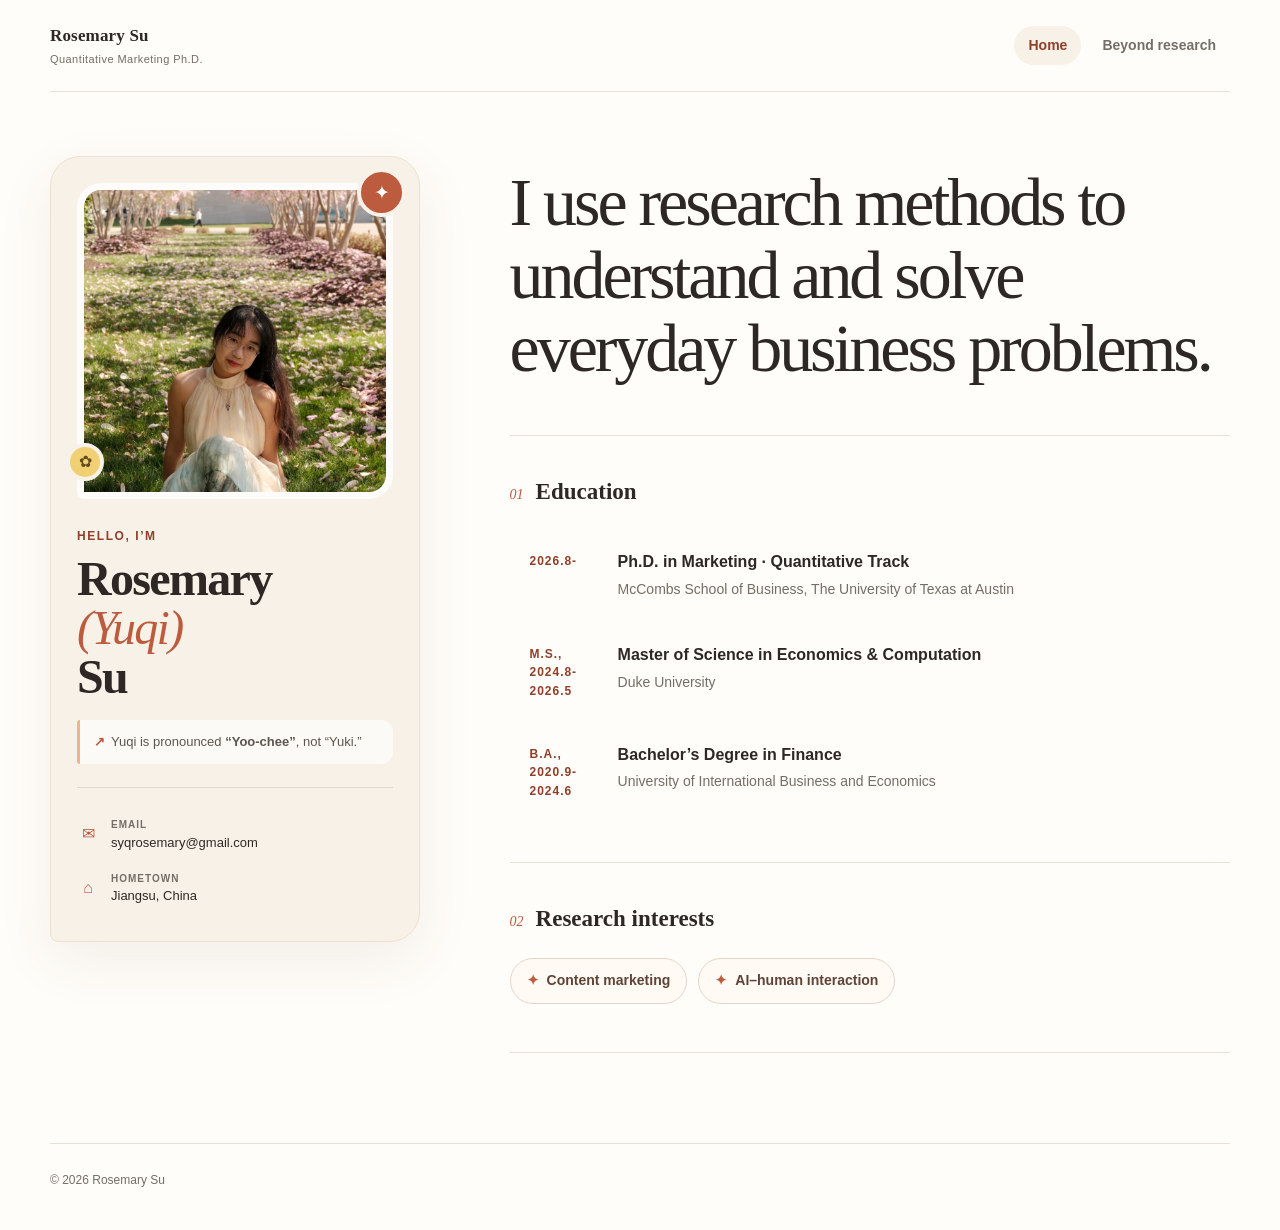
==== commit 9afd5e6e: "Deploy from rosemary_website@8cdf568" ====
--- a/index.html
+++ b/index.html
@@ -1 +1 @@
-<!DOCTYPE html><html lang="en"><head><meta charSet="utf-8"/><meta name="viewport" content="width=device-width, initial-scale=1"/><link rel="preload" as="image" href="/rosemary-avatar.jpg"/><link rel="stylesheet" href="/_next/static/chunks/12zc2r0gqsm2~.css" data-precedence="next"/><link rel="preload" as="script" fetchPriority="low" href="/_next/static/chunks/0cex5wsp4eehq.js"/><script src="/_next/static/chunks/159a0hv_pbomc.js" async=""></script><script src="/_next/static/chunks/0jeponcfl-hrd.js" async=""></script><script src="/_next/static/chunks/17is7py1qu.mk.js" async=""></script><script src="/_next/static/chunks/turbopack-0r-oekiof_f9k.js" async=""></script><script src="/_next/static/chunks/12zbrbrxakma2.js" async=""></script><script src="/_next/static/chunks/17f2ht9wo-phb.js" async=""></script><script src="/_next/static/chunks/0n7gz84jmsrn1.js" async=""></script><script src="/_next/static/chunks/0bf2q1tfi-smo.js" async=""></script><title>Rosemary (Yuqi) Su</title><meta name="description" content="Rosemary (Yuqi) Su is a quantitative marketing Ph.D. student studying content marketing and AI–human interaction."/><meta property="og:title" content="Rosemary (Yuqi) Su"/><meta property="og:description" content="Quantitative Marketing · Content · AI &amp; People"/><meta property="og:url" content="https://rosemarysu.github.io/"/><meta property="og:site_name" content="Rosemary (Yuqi) Su"/><meta property="og:image" content="https://rosemarysu.github.io/og.jpg"/><meta property="og:image:width" content="1200"/><meta property="og:image:height" content="630"/><meta property="og:type" content="website"/><meta name="twitter:card" content="summary_large_image"/><meta name="twitter:title" content="Rosemary (Yuqi) Su"/><meta name="twitter:description" content="Quantitative Marketing · Content · AI &amp; People"/><meta name="twitter:image" content="https://rosemarysu.github.io/og.jpg"/><script src="/_next/static/chunks/03~yq9q893hmn.js" noModule=""></script></head><body><div hidden=""><!--$--><!--/$--></div><main><header class="site-header"><a class="brand" aria-label="Rosemary Su, home" href="/"><span><strong>Rosemary Su</strong><small>Quantitative Marketing Ph.D.</small></span></a><nav aria-label="Primary navigation"><a class="nav-link active" href="/">Home</a><a class="nav-link" href="/beyond/">Beyond research</a></nav></header><section class="home-shell"><aside class="profile-card" aria-label="Profile"><div class="avatar-wrap"><span class="avatar-spark spark-one" aria-hidden="true">✦</span><span class="avatar-spark spark-two" aria-hidden="true">✿</span><img alt="Portrait of Rosemary Su" width="440" height="440" decoding="async" data-nimg="1" class="avatar" style="color:transparent" src="/rosemary-avatar.jpg"/></div><p class="eyebrow">Hello, I’m</p><h1 style="font-size:clamp(34px, 3.5vw, 42px)"><span style="display:inline-block;color:inherit;font-style:normal;font-weight:inherit;white-space:nowrap">Rosemary (Yuqi)</span> <!-- -->Su</h1><p class="pronunciation"><span aria-hidden="true">↗</span>Yuqi is pronounced <strong>“Yoo-chee”</strong>, not “Yuki.”</p><div class="profile-details"><a href="mailto:syqrosemary@gmail.com"><span aria-hidden="true">✉</span><span><small>Email</small>syqrosemary@gmail.com</span></a><p><span aria-hidden="true">⌂</span><span><small>Hometown</small>Jiangsu, China</span></p></div></aside><div class="home-content"><div class="intro-block"><h2>I use research methods to understand and solve everyday business problems.</h2></div><section class="content-section" aria-labelledby="education-title"><div class="section-heading"><p class="section-number">01</p><h3 id="education-title">Education</h3></div><div class="education-list"><article class="education-item"><p class="degree-tag">2026.8-</p><div><h4>Ph.D. in Marketing · Quantitative Track</h4><p>McCombs School of Business, The University of Texas at Austin</p></div></article><article class="education-item"><p class="degree-tag">M.S., 2024.8-2026.5</p><div><h4>Master of Science in Economics &amp; Computation</h4><p>Duke University</p></div></article><article class="education-item"><p class="degree-tag">B.A., 2020.9-2024.6</p><div><h4>Bachelor’s Degree in Finance</h4><p>University of International Business and Economics</p></div></article></div></section><section class="content-section research-section" aria-labelledby="research-title"><div class="section-heading"><p class="section-number">02</p><h3 id="research-title">Research interests</h3></div><div class="interest-row"><span>Content marketing</span><span>AI–human interaction</span></div></section></div></section><footer><p>© <!-- -->2026<!-- --> Rosemary Su</p></footer></main><!--$--><!--/$--><script src="/_next/static/chunks/0cex5wsp4eehq.js" id="_R_" async=""></script><script>(self.__next_f=self.__next_f||[]).push([0])</script><script>self.__next_f.push([1,"1:\"$Sreact.fragment\"\n2:I[11968,[\"/_next/static/chunks/12zbrbrxakma2.js\",\"/_next/static/chunks/17f2ht9wo-phb.js\",\"/_next/static/chunks/0n7gz84jmsrn1.js\"],\"default\"]\n3:I[87804,[\"/_next/static/chunks/12zbrbrxakma2.js\",\"/_next/static/chunks/17f2ht9wo-phb.js\",\"/_next/static/chunks/0n7gz84jmsrn1.js\"],\"default\"]\n4:I[67295,[\"/_next/static/chunks/12zbrbrxakma2.js\",\"/_next/static/chunks/17f2ht9wo-phb.js\",\"/_next/static/chunks/0n7gz84jmsrn1.js\",\"/_next/static/chunks/0bf2q1tfi-smo.js\"],\"\"]\n5:I[83793,[\"/_next/static/chunks/12zbrbrxakma2.js\",\"/_next/static/chunks/17f2ht9wo-phb.js\",\"/_next/static/chunks/0n7gz84jmsrn1.js\",\"/_next/static/chunks/0bf2q1tfi-smo.js\"],\"Image\"]\nf:I[21480,[\"/_next/static/chunks/12zbrbrxakma2.js\",\"/_next/static/chunks/17f2ht9wo-phb.js\",\"/_next/static/chunks/0n7gz84jmsrn1.js\"],\"default\",1]\n:HL[\"/_next/static/chunks/12zc2r0gqsm2~.css\",\"style\"]\n"])</script><script>self.__next_f.push([1,"0:{\"P\":null,\"c\":[\"\",\"\"],\"q\":\"\",\"i\":false,\"f\":[[[\"\",{\"children\":[\"__PAGE__\",{}]},\"$undefined\",\"$undefined\",16],[[\"$\",\"$1\",\"c\",{\"children\":[[[\"$\",\"link\",\"0\",{\"rel\":\"stylesheet\",\"href\":\"/_next/static/chunks/12zc2r0gqsm2~.css\",\"precedence\":\"next\",\"crossOrigin\":\"$undefined\",\"nonce\":\"$undefined\"}],[\"$\",\"script\",\"script-0\",{\"src\":\"/_next/static/chunks/12zbrbrxakma2.js\",\"async\":true,\"nonce\":\"$undefined\"}],[\"$\",\"script\",\"script-1\",{\"src\":\"/_next/static/chunks/17f2ht9wo-phb.js\",\"async\":true,\"nonce\":\"$undefined\"}],[\"$\",\"script\",\"script-2\",{\"src\":\"/_next/static/chunks/0n7gz84jmsrn1.js\",\"async\":true,\"nonce\":\"$undefined\"}]],[\"$\",\"html\",null,{\"lang\":\"en\",\"children\":[\"$\",\"body\",null,{\"children\":[\"$\",\"$L2\",null,{\"parallelRouterKey\":\"children\",\"error\":\"$undefined\",\"errorStyles\":\"$undefined\",\"errorScripts\":\"$undefined\",\"template\":[\"$\",\"$L3\",null,{}],\"templateStyles\":\"$undefined\",\"templateScripts\":\"$undefined\",\"notFound\":[[[\"$\",\"title\",null,{\"children\":\"404: This page could not be found.\"}],[\"$\",\"div\",null,{\"style\":{\"fontFamily\":\"system-ui,\\\"Segoe UI\\\",Roboto,Helvetica,Arial,sans-serif,\\\"Apple Color Emoji\\\",\\\"Segoe UI Emoji\\\"\",\"height\":\"100vh\",\"textAlign\":\"center\",\"display\":\"flex\",\"flexDirection\":\"column\",\"alignItems\":\"center\",\"justifyContent\":\"center\"},\"children\":[\"$\",\"div\",null,{\"children\":[[\"$\",\"style\",null,{\"dangerouslySetInnerHTML\":{\"__html\":\"body{color:#000;background:#fff;margin:0}.next-error-h1{border-right:1px solid rgba(0,0,0,.3)}@media (prefers-color-scheme:dark){body{color:#fff;background:#000}.next-error-h1{border-right:1px solid rgba(255,255,255,.3)}}\"}}],[\"$\",\"h1\",null,{\"className\":\"next-error-h1\",\"style\":{\"display\":\"inline-block\",\"margin\":\"0 20px 0 0\",\"padding\":\"0 23px 0 0\",\"fontSize\":24,\"fontWeight\":500,\"verticalAlign\":\"top\",\"lineHeight\":\"49px\"},\"children\":404}],[\"$\",\"div\",null,{\"style\":{\"display\":\"inline-block\"},\"children\":[\"$\",\"h2\",null,{\"style\":{\"fontSize\":14,\"fontWeight\":400,\"lineHeight\":\"49px\",\"margin\":0},\"children\":\"This page could not be found.\"}]}]]}]}]],[]],\"forbidden\":\"$undefined\",\"unauthorized\":\"$undefined\"}]}]}]]}],{\"children\":[[\"$\",\"$1\",\"c\",{\"children\":[[\"$\",\"main\",null,{\"children\":[[\"$\",\"header\",null,{\"className\":\"site-header\",\"children\":[[\"$\",\"$L4\",null,{\"className\":\"brand\",\"href\":\"/\",\"aria-label\":\"Rosemary Su, home\",\"children\":[\"$\",\"span\",null,{\"children\":[[\"$\",\"strong\",null,{\"children\":\"Rosemary Su\"}],[\"$\",\"small\",null,{\"children\":\"Quantitative Marketing Ph.D.\"}]]}]}],[\"$\",\"nav\",null,{\"aria-label\":\"Primary navigation\",\"children\":[[\"$\",\"$L4\",null,{\"className\":\"nav-link active\",\"href\":\"/\",\"children\":\"Home\"}],[\"$\",\"$L4\",null,{\"className\":\"nav-link\",\"href\":\"/beyond\",\"children\":\"Beyond research\"}]]}]]}],[\"$\",\"section\",null,{\"className\":\"home-shell\",\"children\":[[\"$\",\"aside\",null,{\"className\":\"profile-card\",\"aria-label\":\"Profile\",\"children\":[[\"$\",\"div\",null,{\"className\":\"avatar-wrap\",\"children\":[[\"$\",\"span\",null,{\"className\":\"avatar-spark spark-one\",\"aria-hidden\":\"true\",\"children\":\"✦\"}],[\"$\",\"span\",null,{\"className\":\"avatar-spark spark-two\",\"aria-hidden\":\"true\",\"children\":\"✿\"}],[\"$\",\"$L5\",null,{\"className\":\"avatar\",\"src\":\"/rosemary-avatar.jpg\",\"alt\":\"Portrait of Rosemary Su\",\"width\":440,\"height\":440,\"priority\":true}]]}],[\"$\",\"p\",null,{\"className\":\"eyebrow\",\"children\":\"Hello, I’m\"}],[\"$\",\"h1\",null,{\"style\":{\"fontSize\":\"clamp(34px, 3.5vw, 42px)\"},\"children\":[[\"$\",\"span\",null,{\"style\":{\"display\":\"inline-block\",\"color\":\"inherit\",\"fontStyle\":\"normal\",\"fontWeight\":\"inherit\",\"whiteSpace\":\"nowrap\"},\"children\":\"Rosemary (Yuqi)\"}],\" \",\"Su\"]}],[\"$\",\"p\",null,{\"className\":\"pronunciation\",\"children\":[[\"$\",\"span\",null,{\"aria-hidden\":\"true\",\"children\":\"↗\"}],\"Yuqi is pronounced \",[\"$\",\"strong\",null,{\"children\":\"“Yoo-chee”\"}],\", not “Yuki.”\"]}],[\"$\",\"div\",null,{\"className\":\"profile-details\",\"children\":[[\"$\",\"a\",null,{\"href\":\"mailto:syqrosemary@gmail.com\",\"children\":[[\"$\",\"span\",null,{\"aria-hidden\":\"true\",\"children\":\"✉\"}],[\"$\",\"span\",null,{\"children\":[[\"$\",\"small\",null,{\"children\":\"Email\"}],\"syqrosemary@gmail.com\"]}]]}],[\"$\",\"p\",null,{\"children\":[[\"$\",\"span\",null,{\"aria-hidden\":\"true\",\"children\":\"⌂\"}],[\"$\",\"span\",null,{\"children\":[[\"$\",\"small\",null,{\"children\":\"Hometown\"}],\"Jiangsu, China\"]}]]}]]}]]}],[\"$\",\"div\",null,{\"className\":\"home-content\",\"children\":[[\"$\",\"div\",null,{\"className\":\"intro-block\",\"children\":[\"$\",\"h2\",null,{\"children\":\"I use research methods to understand and solve everyday business problems.\"}]}],[\"$\",\"section\",null,{\"className\":\"content-section\",\"aria-labelledby\":\"education-title\",\"children\":[[\"$\",\"div\",null,{\"className\":\"section-heading\",\"children\":[[\"$\",\"p\",null,{\"className\":\"section-number\",\"children\":\"01\"}],[\"$\",\"h3\",null,{\"id\":\"education-title\",\"children\":\"Education\"}]]}],[\"$\",\"div\",null,{\"className\":\"education-list\",\"children\":[[\"$\",\"article\",\"Ph.D. in Marketing · Quantitative Track\",{\"className\":\"education-item\",\"children\":[[\"$\",\"p\",null,{\"className\":\"degree-tag\",\"children\":\"2026.8-\"}],[\"$\",\"div\",null,{\"children\":[\"$L6\",\"$L7\"]}]]}],\"$L8\",\"$L9\"]}]]}],\"$La\"]}]]}],\"$Lb\"]}],[\"$Lc\"],\"$Ld\"]}],{},null,false,null]},null,false,null],\"$Le\",false]],\"m\":\"$undefined\",\"G\":[\"$f\",[\"$L10\"]],\"S\":true,\"h\":null,\"s\":\"$undefined\",\"l\":\"$undefined\",\"p\":\"$undefined\",\"d\":\"$undefined\",\"b\":\"GaGx-Xv88_RW8RIrOqvBm\"}\n"])</script><script>self.__next_f.push([1,"11:I[77916,[\"/_next/static/chunks/12zbrbrxakma2.js\",\"/_next/static/chunks/17f2ht9wo-phb.js\",\"/_next/static/chunks/0n7gz84jmsrn1.js\"],\"OutletBoundary\"]\n12:\"$Sreact.suspense\"\n14:I[77916,[\"/_next/static/chunks/12zbrbrxakma2.js\",\"/_next/static/chunks/17f2ht9wo-phb.js\",\"/_next/static/chunks/0n7gz84jmsrn1.js\"],\"ViewportBoundary\"]\n16:I[77916,[\"/_next/static/chunks/12zbrbrxakma2.js\",\"/_next/static/chunks/17f2ht9wo-phb.js\",\"/_next/static/chunks/0n7gz84jmsrn1.js\"],\"MetadataBoundary\"]\n6:[\"$\",\"h4\",null,{\"children\":\"Ph.D. in Marketing · Quantitative Track\"}]\n7:[\"$\",\"p\",null,{\"children\":\"McCombs School of Business, The University of Texas at Austin\"}]\n8:[\"$\",\"article\",\"Master of Science in Economics \u0026 Computation\",{\"className\":\"education-item\",\"children\":[[\"$\",\"p\",null,{\"className\":\"degree-tag\",\"children\":\"M.S., 2024.8-2026.5\"}],[\"$\",\"div\",null,{\"children\":[[\"$\",\"h4\",null,{\"children\":\"Master of Science in Economics \u0026 Computation\"}],[\"$\",\"p\",null,{\"children\":\"Duke University\"}]]}]]}]\n9:[\"$\",\"article\",\"Bachelor’s Degree in Finance\",{\"className\":\"education-item\",\"children\":[[\"$\",\"p\",null,{\"className\":\"degree-tag\",\"children\":\"B.A., 2020.9-2024.6\"}],[\"$\",\"div\",null,{\"children\":[[\"$\",\"h4\",null,{\"children\":\"Bachelor’s Degree in Finance\"}],[\"$\",\"p\",null,{\"children\":\"University of International Business and Economics\"}]]}]]}]\na:[\"$\",\"section\",null,{\"className\":\"content-section research-section\",\"aria-labelledby\":\"research-title\",\"children\":[[\"$\",\"div\",null,{\"className\":\"section-heading\",\"children\":[[\"$\",\"p\",null,{\"className\":\"section-number\",\"children\":\"02\"}],[\"$\",\"h3\",null,{\"id\":\"research-title\",\"children\":\"Research interests\"}]]}],[\"$\",\"div\",null,{\"className\":\"interest-row\",\"children\":[[\"$\",\"span\",null,{\"children\":\"Content marketing\"}],[\"$\",\"span\",null,{\"children\":\"AI–human interaction\"}]]}]]}]\nb:[\"$\",\"footer\",null,{\"children\":[\"$\",\"p\",null,{\"children\":[\"© \",2026,\" Rosemary Su\"]}]}]\nc:[\"$\",\"script\",\"script-0\",{\"src\":\"/_next/static/chunks/0bf2q1tfi-smo.js\",\"async\":true,\"nonce\":\"$undefined\"}]\nd:[\"$\",\"$L11\",null,{\"children\":[\"$\",\"$12\",null,{\"name\":\"Next.MetadataOutlet\",\"children\":\"$@13\"}]}]\ne:[\"$\",\"$1\",\"h\",{\"children\":[null,[\"$\",\"$L14\",null,{\"children\":\"$L15\"}],[\"$\",\"div\",null,{\"hidden\":true,\"children\":[\"$\",\"$L16\",null,{\"children\":[\"$\",\"$12\",null,{\"name\":\"Next.Metadata\",\"children\":\"$L17\"}]}]}],null]}]\n10:[\"$\",\"link\",\"0\",{\"rel\":\"stylesheet\",\"href\":\"/_next/static/chunks/12zc2r0gqsm2~.css\",\"precedence\":\"next\",\"crossOrigin\":\"$undefined\",\"nonce\":\"$undefined\"}]\n"])</script><script>self.__next_f.push([1,"15:[[\"$\",\"meta\",\"0\",{\"charSet\":\"utf-8\"}],[\"$\",\"meta\",\"1\",{\"name\":\"viewport\",\"content\":\"width=device-width, initial-scale=1\"}]]\n"])</script><script>self.__next_f.push([1,"13:null\n17:[[\"$\",\"title\",\"0\",{\"children\":\"Rosemary (Yuqi) Su\"}],[\"$\",\"meta\",\"1\",{\"name\":\"description\",\"content\":\"Rosemary (Yuqi) Su is a quantitative marketing Ph.D. student studying content marketing and AI–human interaction.\"}],[\"$\",\"meta\",\"2\",{\"property\":\"og:title\",\"content\":\"Rosemary (Yuqi) Su\"}],[\"$\",\"meta\",\"3\",{\"property\":\"og:description\",\"content\":\"Quantitative Marketing · Content · AI \u0026 People\"}],[\"$\",\"meta\",\"4\",{\"property\":\"og:url\",\"content\":\"https://rosemarysu.github.io/\"}],[\"$\",\"meta\",\"5\",{\"property\":\"og:site_name\",\"content\":\"Rosemary (Yuqi) Su\"}],[\"$\",\"meta\",\"6\",{\"property\":\"og:image\",\"content\":\"https://rosemarysu.github.io/og.jpg\"}],[\"$\",\"meta\",\"7\",{\"property\":\"og:image:width\",\"content\":\"1200\"}],[\"$\",\"meta\",\"8\",{\"property\":\"og:image:height\",\"content\":\"630\"}],[\"$\",\"meta\",\"9\",{\"property\":\"og:type\",\"content\":\"website\"}],[\"$\",\"meta\",\"10\",{\"name\":\"twitter:card\",\"content\":\"summary_large_image\"}],[\"$\",\"meta\",\"11\",{\"name\":\"twitter:title\",\"content\":\"Rosemary (Yuqi) Su\"}],[\"$\",\"meta\",\"12\",{\"name\":\"twitter:description\",\"content\":\"Quantitative Marketing · Content · AI \u0026 People\"}],[\"$\",\"meta\",\"13\",{\"name\":\"twitter:image\",\"content\":\"https://rosemarysu.github.io/og.jpg\"}]]\n"])</script></body></html>+<!DOCTYPE html><html lang="en"><head><meta charSet="utf-8"/><meta name="viewport" content="width=device-width, initial-scale=1"/><link rel="preload" as="image" href="/rosemary-avatar.jpg"/><link rel="stylesheet" href="/_next/static/chunks/12zc2r0gqsm2~.css" data-precedence="next"/><link rel="preload" as="script" fetchPriority="low" href="/_next/static/chunks/0cex5wsp4eehq.js"/><script src="/_next/static/chunks/159a0hv_pbomc.js" async=""></script><script src="/_next/static/chunks/0jeponcfl-hrd.js" async=""></script><script src="/_next/static/chunks/17is7py1qu.mk.js" async=""></script><script src="/_next/static/chunks/turbopack-0r-oekiof_f9k.js" async=""></script><script src="/_next/static/chunks/12zbrbrxakma2.js" async=""></script><script src="/_next/static/chunks/17f2ht9wo-phb.js" async=""></script><script src="/_next/static/chunks/0n7gz84jmsrn1.js" async=""></script><script src="/_next/static/chunks/0bf2q1tfi-smo.js" async=""></script><title>Rosemary (Yuqi) Su</title><meta name="description" content="Rosemary (Yuqi) Su is a quantitative marketing Ph.D. student studying content marketing and AI–human interaction."/><meta property="og:title" content="Rosemary (Yuqi) Su"/><meta property="og:description" content="Quantitative Marketing · Content · AI &amp; People"/><meta property="og:url" content="https://rosemarysu.github.io/"/><meta property="og:site_name" content="Rosemary (Yuqi) Su"/><meta property="og:image" content="https://rosemarysu.github.io/og.jpg"/><meta property="og:image:width" content="1200"/><meta property="og:image:height" content="630"/><meta property="og:type" content="website"/><meta name="twitter:card" content="summary_large_image"/><meta name="twitter:title" content="Rosemary (Yuqi) Su"/><meta name="twitter:description" content="Quantitative Marketing · Content · AI &amp; People"/><meta name="twitter:image" content="https://rosemarysu.github.io/og.jpg"/><script src="/_next/static/chunks/03~yq9q893hmn.js" noModule=""></script></head><body><div hidden=""><!--$--><!--/$--></div><main><header class="site-header"><a class="brand" aria-label="Rosemary Su, home" href="/"><span><strong>Rosemary Su</strong><small>Quantitative Marketing Ph.D.</small></span></a><nav aria-label="Primary navigation"><a class="nav-link active" href="/">Home</a><a class="nav-link" href="/beyond/">Beyond research</a></nav></header><section class="home-shell"><aside class="profile-card" aria-label="Profile"><div class="avatar-wrap"><span class="avatar-spark spark-one" aria-hidden="true">✦</span><span class="avatar-spark spark-two" aria-hidden="true">✿</span><img alt="Portrait of Rosemary Su" width="440" height="440" decoding="async" data-nimg="1" class="avatar" style="color:transparent" src="/rosemary-avatar.jpg"/></div><p class="eyebrow">Hello, I’m</p><h1>Rosemary <span>(Yuqi)</span> Su</h1><p class="pronunciation"><span aria-hidden="true">↗</span>Yuqi is pronounced <strong>“Yoo-chee”</strong>, not “Yuki.”</p><div class="profile-details"><a href="mailto:syqrosemary@gmail.com"><span aria-hidden="true">✉</span><span><small>Email</small>syqrosemary@gmail.com</span></a><p><span aria-hidden="true">⌂</span><span><small>Hometown</small>Jiangsu, China</span></p></div></aside><div class="home-content"><div class="intro-block"><h2>I use research methods to understand and solve everyday business problems.</h2></div><section class="content-section" aria-labelledby="education-title"><div class="section-heading"><p class="section-number">01</p><h3 id="education-title">Education</h3></div><div class="education-list"><article class="education-item"><p class="degree-tag">2026.8-</p><div><h4>Ph.D. in Marketing · Quantitative Track</h4><p>McCombs School of Business, The University of Texas at Austin</p></div></article><article class="education-item"><p class="degree-tag">M.S., 2024.8-2026.5</p><div><h4>Master of Science in Economics &amp; Computation</h4><p>Duke University</p></div></article><article class="education-item"><p class="degree-tag">B.A., 2020.9-2024.6</p><div><h4>Bachelor’s Degree in Finance</h4><p>University of International Business and Economics</p></div></article></div></section><section class="content-section research-section" aria-labelledby="research-title"><div class="section-heading"><p class="section-number">02</p><h3 id="research-title">Research interests</h3></div><div class="interest-row"><span>Content marketing</span><span>AI–human interaction</span></div></section></div></section><footer><p>© <!-- -->2026<!-- --> Rosemary Su</p></footer></main><!--$--><!--/$--><script src="/_next/static/chunks/0cex5wsp4eehq.js" id="_R_" async=""></script><script>(self.__next_f=self.__next_f||[]).push([0])</script><script>self.__next_f.push([1,"1:\"$Sreact.fragment\"\n2:I[11968,[\"/_next/static/chunks/12zbrbrxakma2.js\",\"/_next/static/chunks/17f2ht9wo-phb.js\",\"/_next/static/chunks/0n7gz84jmsrn1.js\"],\"default\"]\n3:I[87804,[\"/_next/static/chunks/12zbrbrxakma2.js\",\"/_next/static/chunks/17f2ht9wo-phb.js\",\"/_next/static/chunks/0n7gz84jmsrn1.js\"],\"default\"]\n4:I[67295,[\"/_next/static/chunks/12zbrbrxakma2.js\",\"/_next/static/chunks/17f2ht9wo-phb.js\",\"/_next/static/chunks/0n7gz84jmsrn1.js\",\"/_next/static/chunks/0bf2q1tfi-smo.js\"],\"\"]\n5:I[83793,[\"/_next/static/chunks/12zbrbrxakma2.js\",\"/_next/static/chunks/17f2ht9wo-phb.js\",\"/_next/static/chunks/0n7gz84jmsrn1.js\",\"/_next/static/chunks/0bf2q1tfi-smo.js\"],\"Image\"]\nd:I[21480,[\"/_next/static/chunks/12zbrbrxakma2.js\",\"/_next/static/chunks/17f2ht9wo-phb.js\",\"/_next/static/chunks/0n7gz84jmsrn1.js\"],\"default\",1]\n:HL[\"/_next/static/chunks/12zc2r0gqsm2~.css\",\"style\"]\n"])</script><script>self.__next_f.push([1,"0:{\"P\":null,\"c\":[\"\",\"\"],\"q\":\"\",\"i\":false,\"f\":[[[\"\",{\"children\":[\"__PAGE__\",{}]},\"$undefined\",\"$undefined\",16],[[\"$\",\"$1\",\"c\",{\"children\":[[[\"$\",\"link\",\"0\",{\"rel\":\"stylesheet\",\"href\":\"/_next/static/chunks/12zc2r0gqsm2~.css\",\"precedence\":\"next\",\"crossOrigin\":\"$undefined\",\"nonce\":\"$undefined\"}],[\"$\",\"script\",\"script-0\",{\"src\":\"/_next/static/chunks/12zbrbrxakma2.js\",\"async\":true,\"nonce\":\"$undefined\"}],[\"$\",\"script\",\"script-1\",{\"src\":\"/_next/static/chunks/17f2ht9wo-phb.js\",\"async\":true,\"nonce\":\"$undefined\"}],[\"$\",\"script\",\"script-2\",{\"src\":\"/_next/static/chunks/0n7gz84jmsrn1.js\",\"async\":true,\"nonce\":\"$undefined\"}]],[\"$\",\"html\",null,{\"lang\":\"en\",\"children\":[\"$\",\"body\",null,{\"children\":[\"$\",\"$L2\",null,{\"parallelRouterKey\":\"children\",\"error\":\"$undefined\",\"errorStyles\":\"$undefined\",\"errorScripts\":\"$undefined\",\"template\":[\"$\",\"$L3\",null,{}],\"templateStyles\":\"$undefined\",\"templateScripts\":\"$undefined\",\"notFound\":[[[\"$\",\"title\",null,{\"children\":\"404: This page could not be found.\"}],[\"$\",\"div\",null,{\"style\":{\"fontFamily\":\"system-ui,\\\"Segoe UI\\\",Roboto,Helvetica,Arial,sans-serif,\\\"Apple Color Emoji\\\",\\\"Segoe UI Emoji\\\"\",\"height\":\"100vh\",\"textAlign\":\"center\",\"display\":\"flex\",\"flexDirection\":\"column\",\"alignItems\":\"center\",\"justifyContent\":\"center\"},\"children\":[\"$\",\"div\",null,{\"children\":[[\"$\",\"style\",null,{\"dangerouslySetInnerHTML\":{\"__html\":\"body{color:#000;background:#fff;margin:0}.next-error-h1{border-right:1px solid rgba(0,0,0,.3)}@media (prefers-color-scheme:dark){body{color:#fff;background:#000}.next-error-h1{border-right:1px solid rgba(255,255,255,.3)}}\"}}],[\"$\",\"h1\",null,{\"className\":\"next-error-h1\",\"style\":{\"display\":\"inline-block\",\"margin\":\"0 20px 0 0\",\"padding\":\"0 23px 0 0\",\"fontSize\":24,\"fontWeight\":500,\"verticalAlign\":\"top\",\"lineHeight\":\"49px\"},\"children\":404}],[\"$\",\"div\",null,{\"style\":{\"display\":\"inline-block\"},\"children\":[\"$\",\"h2\",null,{\"style\":{\"fontSize\":14,\"fontWeight\":400,\"lineHeight\":\"49px\",\"margin\":0},\"children\":\"This page could not be found.\"}]}]]}]}]],[]],\"forbidden\":\"$undefined\",\"unauthorized\":\"$undefined\"}]}]}]]}],{\"children\":[[\"$\",\"$1\",\"c\",{\"children\":[[\"$\",\"main\",null,{\"children\":[[\"$\",\"header\",null,{\"className\":\"site-header\",\"children\":[[\"$\",\"$L4\",null,{\"className\":\"brand\",\"href\":\"/\",\"aria-label\":\"Rosemary Su, home\",\"children\":[\"$\",\"span\",null,{\"children\":[[\"$\",\"strong\",null,{\"children\":\"Rosemary Su\"}],[\"$\",\"small\",null,{\"children\":\"Quantitative Marketing Ph.D.\"}]]}]}],[\"$\",\"nav\",null,{\"aria-label\":\"Primary navigation\",\"children\":[[\"$\",\"$L4\",null,{\"className\":\"nav-link active\",\"href\":\"/\",\"children\":\"Home\"}],[\"$\",\"$L4\",null,{\"className\":\"nav-link\",\"href\":\"/beyond\",\"children\":\"Beyond research\"}]]}]]}],[\"$\",\"section\",null,{\"className\":\"home-shell\",\"children\":[[\"$\",\"aside\",null,{\"className\":\"profile-card\",\"aria-label\":\"Profile\",\"children\":[[\"$\",\"div\",null,{\"className\":\"avatar-wrap\",\"children\":[[\"$\",\"span\",null,{\"className\":\"avatar-spark spark-one\",\"aria-hidden\":\"true\",\"children\":\"✦\"}],[\"$\",\"span\",null,{\"className\":\"avatar-spark spark-two\",\"aria-hidden\":\"true\",\"children\":\"✿\"}],[\"$\",\"$L5\",null,{\"className\":\"avatar\",\"src\":\"/rosemary-avatar.jpg\",\"alt\":\"Portrait of Rosemary Su\",\"width\":440,\"height\":440,\"priority\":true}]]}],[\"$\",\"p\",null,{\"className\":\"eyebrow\",\"children\":\"Hello, I’m\"}],[\"$\",\"h1\",null,{\"children\":[\"Rosemary \",[\"$\",\"span\",null,{\"children\":\"(Yuqi)\"}],\" Su\"]}],[\"$\",\"p\",null,{\"className\":\"pronunciation\",\"children\":[[\"$\",\"span\",null,{\"aria-hidden\":\"true\",\"children\":\"↗\"}],\"Yuqi is pronounced \",[\"$\",\"strong\",null,{\"children\":\"“Yoo-chee”\"}],\", not “Yuki.”\"]}],[\"$\",\"div\",null,{\"className\":\"profile-details\",\"children\":[[\"$\",\"a\",null,{\"href\":\"mailto:syqrosemary@gmail.com\",\"children\":[[\"$\",\"span\",null,{\"aria-hidden\":\"true\",\"children\":\"✉\"}],[\"$\",\"span\",null,{\"children\":[[\"$\",\"small\",null,{\"children\":\"Email\"}],\"syqrosemary@gmail.com\"]}]]}],[\"$\",\"p\",null,{\"children\":[[\"$\",\"span\",null,{\"aria-hidden\":\"true\",\"children\":\"⌂\"}],[\"$\",\"span\",null,{\"children\":[[\"$\",\"small\",null,{\"children\":\"Hometown\"}],\"Jiangsu, China\"]}]]}]]}]]}],[\"$\",\"div\",null,{\"className\":\"home-content\",\"children\":[[\"$\",\"div\",null,{\"className\":\"intro-block\",\"children\":[\"$\",\"h2\",null,{\"children\":\"I use research methods to understand and solve everyday business problems.\"}]}],[\"$\",\"section\",null,{\"className\":\"content-section\",\"aria-labelledby\":\"education-title\",\"children\":[[\"$\",\"div\",null,{\"className\":\"section-heading\",\"children\":[[\"$\",\"p\",null,{\"className\":\"section-number\",\"children\":\"01\"}],[\"$\",\"h3\",null,{\"id\":\"education-title\",\"children\":\"Education\"}]]}],[\"$\",\"div\",null,{\"className\":\"education-list\",\"children\":[[\"$\",\"article\",\"Ph.D. in Marketing · Quantitative Track\",{\"className\":\"education-item\",\"children\":[[\"$\",\"p\",null,{\"className\":\"degree-tag\",\"children\":\"2026.8-\"}],[\"$\",\"div\",null,{\"children\":[[\"$\",\"h4\",null,{\"children\":\"Ph.D. in Marketing · Quantitative Track\"}],[\"$\",\"p\",null,{\"children\":\"McCombs School of Business, The University of Texas at Austin\"}]]}]]}],\"$L6\",\"$L7\"]}]]}],\"$L8\"]}]]}],\"$L9\"]}],[\"$La\"],\"$Lb\"]}],{},null,false,null]},null,false,null],\"$Lc\",false]],\"m\":\"$undefined\",\"G\":[\"$d\",[\"$Le\"]],\"S\":true,\"h\":null,\"s\":\"$undefined\",\"l\":\"$undefined\",\"p\":\"$undefined\",\"d\":\"$undefined\",\"b\":\"VQwEsIgGa8WyV5JKDbWrq\"}\n"])</script><script>self.__next_f.push([1,"f:I[77916,[\"/_next/static/chunks/12zbrbrxakma2.js\",\"/_next/static/chunks/17f2ht9wo-phb.js\",\"/_next/static/chunks/0n7gz84jmsrn1.js\"],\"OutletBoundary\"]\n10:\"$Sreact.suspense\"\n12:I[77916,[\"/_next/static/chunks/12zbrbrxakma2.js\",\"/_next/static/chunks/17f2ht9wo-phb.js\",\"/_next/static/chunks/0n7gz84jmsrn1.js\"],\"ViewportBoundary\"]\n14:I[77916,[\"/_next/static/chunks/12zbrbrxakma2.js\",\"/_next/static/chunks/17f2ht9wo-phb.js\",\"/_next/static/chunks/0n7gz84jmsrn1.js\"],\"MetadataBoundary\"]\n6:[\"$\",\"article\",\"Master of Science in Economics \u0026 Computation\",{\"className\":\"education-item\",\"children\":[[\"$\",\"p\",null,{\"className\":\"degree-tag\",\"children\":\"M.S., 2024.8-2026.5\"}],[\"$\",\"div\",null,{\"children\":[[\"$\",\"h4\",null,{\"children\":\"Master of Science in Economics \u0026 Computation\"}],[\"$\",\"p\",null,{\"children\":\"Duke University\"}]]}]]}]\n7:[\"$\",\"article\",\"Bachelor’s Degree in Finance\",{\"className\":\"education-item\",\"children\":[[\"$\",\"p\",null,{\"className\":\"degree-tag\",\"children\":\"B.A., 2020.9-2024.6\"}],[\"$\",\"div\",null,{\"children\":[[\"$\",\"h4\",null,{\"children\":\"Bachelor’s Degree in Finance\"}],[\"$\",\"p\",null,{\"children\":\"University of International Business and Economics\"}]]}]]}]\n8:[\"$\",\"section\",null,{\"className\":\"content-section research-section\",\"aria-labelledby\":\"research-title\",\"children\":[[\"$\",\"div\",null,{\"className\":\"section-heading\",\"children\":[[\"$\",\"p\",null,{\"className\":\"section-number\",\"children\":\"02\"}],[\"$\",\"h3\",null,{\"id\":\"research-title\",\"children\":\"Research interests\"}]]}],[\"$\",\"div\",null,{\"className\":\"interest-row\",\"children\":[[\"$\",\"span\",null,{\"children\":\"Content marketing\"}],[\"$\",\"span\",null,{\"children\":\"AI–human interaction\"}]]}]]}]\n9:[\"$\",\"footer\",null,{\"children\":[\"$\",\"p\",null,{\"children\":[\"© \",2026,\" Rosemary Su\"]}]}]\na:[\"$\",\"script\",\"script-0\",{\"src\":\"/_next/static/chunks/0bf2q1tfi-smo.js\",\"async\":true,\"nonce\":\"$undefined\"}]\nb:[\"$\",\"$Lf\",null,{\"children\":[\"$\",\"$10\",null,{\"name\":\"Next.MetadataOutlet\",\"children\":\"$@11\"}]}]\nc:[\"$\",\"$1\",\"h\",{\"children\":[null,[\"$\",\"$L12\",null,{\"children\":\"$L13\"}],[\"$\",\"div\",null,{\"hidden\":true,\"children\":[\"$\",\"$L14\",null,{\"children\":[\"$\",\"$10\",null,{\"name\":\"Next.Metadata\",\"children\":\"$L15\"}]}]}],null]}]\ne:[\"$\",\"link\",\"0\",{\"rel\":\"stylesheet\",\"href\":\"/_next/static/chunks/12zc2r0gqsm2~.css\",\"precedence\":\"next\",\"crossOrigin\":\"$undefined\",\"nonce\":\"$undefined\"}]\n"])</script><script>self.__next_f.push([1,"13:[[\"$\",\"meta\",\"0\",{\"charSet\":\"utf-8\"}],[\"$\",\"meta\",\"1\",{\"name\":\"viewport\",\"content\":\"width=device-width, initial-scale=1\"}]]\n"])</script><script>self.__next_f.push([1,"11:null\n15:[[\"$\",\"title\",\"0\",{\"children\":\"Rosemary (Yuqi) Su\"}],[\"$\",\"meta\",\"1\",{\"name\":\"description\",\"content\":\"Rosemary (Yuqi) Su is a quantitative marketing Ph.D. student studying content marketing and AI–human interaction.\"}],[\"$\",\"meta\",\"2\",{\"property\":\"og:title\",\"content\":\"Rosemary (Yuqi) Su\"}],[\"$\",\"meta\",\"3\",{\"property\":\"og:description\",\"content\":\"Quantitative Marketing · Content · AI \u0026 People\"}],[\"$\",\"meta\",\"4\",{\"property\":\"og:url\",\"content\":\"https://rosemarysu.github.io/\"}],[\"$\",\"meta\",\"5\",{\"property\":\"og:site_name\",\"content\":\"Rosemary (Yuqi) Su\"}],[\"$\",\"meta\",\"6\",{\"property\":\"og:image\",\"content\":\"https://rosemarysu.github.io/og.jpg\"}],[\"$\",\"meta\",\"7\",{\"property\":\"og:image:width\",\"content\":\"1200\"}],[\"$\",\"meta\",\"8\",{\"property\":\"og:image:height\",\"content\":\"630\"}],[\"$\",\"meta\",\"9\",{\"property\":\"og:type\",\"content\":\"website\"}],[\"$\",\"meta\",\"10\",{\"name\":\"twitter:card\",\"content\":\"summary_large_image\"}],[\"$\",\"meta\",\"11\",{\"name\":\"twitter:title\",\"content\":\"Rosemary (Yuqi) Su\"}],[\"$\",\"meta\",\"12\",{\"name\":\"twitter:description\",\"content\":\"Quantitative Marketing · Content · AI \u0026 People\"}],[\"$\",\"meta\",\"13\",{\"name\":\"twitter:image\",\"content\":\"https://rosemarysu.github.io/og.jpg\"}]]\n"])</script></body></html>
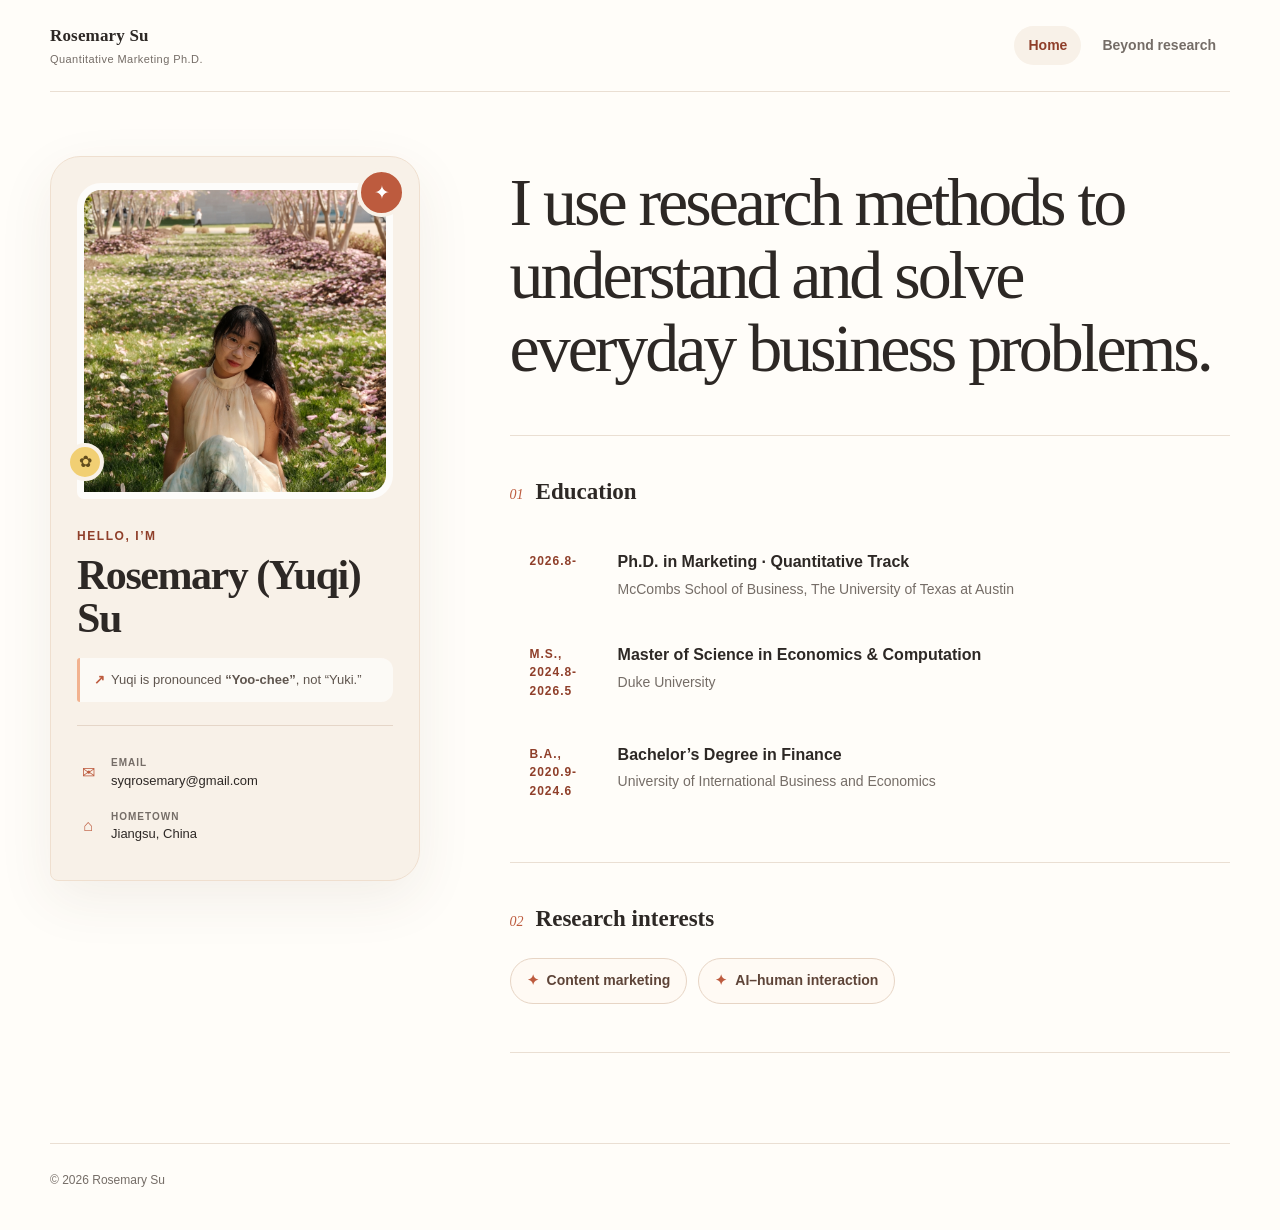
==== commit 87e26f55: "Deploy from rosemary_website@6959d8a" ====
--- a/index.html
+++ b/index.html
@@ -1 +1 @@
-<!DOCTYPE html><html lang="en"><head><meta charSet="utf-8"/><meta name="viewport" content="width=device-width, initial-scale=1"/><link rel="preload" as="image" href="/rosemary-avatar.jpg"/><link rel="stylesheet" href="/_next/static/chunks/12zc2r0gqsm2~.css" data-precedence="next"/><link rel="preload" as="script" fetchPriority="low" href="/_next/static/chunks/0cex5wsp4eehq.js"/><script src="/_next/static/chunks/159a0hv_pbomc.js" async=""></script><script src="/_next/static/chunks/0jeponcfl-hrd.js" async=""></script><script src="/_next/static/chunks/17is7py1qu.mk.js" async=""></script><script src="/_next/static/chunks/turbopack-0r-oekiof_f9k.js" async=""></script><script src="/_next/static/chunks/12zbrbrxakma2.js" async=""></script><script src="/_next/static/chunks/17f2ht9wo-phb.js" async=""></script><script src="/_next/static/chunks/0n7gz84jmsrn1.js" async=""></script><script src="/_next/static/chunks/0bf2q1tfi-smo.js" async=""></script><title>Rosemary (Yuqi) Su</title><meta name="description" content="Rosemary (Yuqi) Su is a quantitative marketing Ph.D. student studying content marketing and AI–human interaction."/><meta property="og:title" content="Rosemary (Yuqi) Su"/><meta property="og:description" content="Quantitative Marketing · Content · AI &amp; People"/><meta property="og:url" content="https://rosemarysu.github.io/"/><meta property="og:site_name" content="Rosemary (Yuqi) Su"/><meta property="og:image" content="https://rosemarysu.github.io/og.jpg"/><meta property="og:image:width" content="1200"/><meta property="og:image:height" content="630"/><meta property="og:type" content="website"/><meta name="twitter:card" content="summary_large_image"/><meta name="twitter:title" content="Rosemary (Yuqi) Su"/><meta name="twitter:description" content="Quantitative Marketing · Content · AI &amp; People"/><meta name="twitter:image" content="https://rosemarysu.github.io/og.jpg"/><script src="/_next/static/chunks/03~yq9q893hmn.js" noModule=""></script></head><body><div hidden=""><!--$--><!--/$--></div><main><header class="site-header"><a class="brand" aria-label="Rosemary Su, home" href="/"><span><strong>Rosemary Su</strong><small>Quantitative Marketing Ph.D.</small></span></a><nav aria-label="Primary navigation"><a class="nav-link active" href="/">Home</a><a class="nav-link" href="/beyond/">Beyond research</a></nav></header><section class="home-shell"><aside class="profile-card" aria-label="Profile"><div class="avatar-wrap"><span class="avatar-spark spark-one" aria-hidden="true">✦</span><span class="avatar-spark spark-two" aria-hidden="true">✿</span><img alt="Portrait of Rosemary Su" width="440" height="440" decoding="async" data-nimg="1" class="avatar" style="color:transparent" src="/rosemary-avatar.jpg"/></div><p class="eyebrow">Hello, I’m</p><h1>Rosemary <span>(Yuqi)</span> Su</h1><p class="pronunciation"><span aria-hidden="true">↗</span>Yuqi is pronounced <strong>“Yoo-chee”</strong>, not “Yuki.”</p><div class="profile-details"><a href="mailto:syqrosemary@gmail.com"><span aria-hidden="true">✉</span><span><small>Email</small>syqrosemary@gmail.com</span></a><p><span aria-hidden="true">⌂</span><span><small>Hometown</small>Jiangsu, China</span></p></div></aside><div class="home-content"><div class="intro-block"><h2>I use research methods to understand and solve everyday business problems.</h2></div><section class="content-section" aria-labelledby="education-title"><div class="section-heading"><p class="section-number">01</p><h3 id="education-title">Education</h3></div><div class="education-list"><article class="education-item"><p class="degree-tag">2026.8-</p><div><h4>Ph.D. in Marketing · Quantitative Track</h4><p>McCombs School of Business, The University of Texas at Austin</p></div></article><article class="education-item"><p class="degree-tag">M.S., 2024.8-2026.5</p><div><h4>Master of Science in Economics &amp; Computation</h4><p>Duke University</p></div></article><article class="education-item"><p class="degree-tag">B.A., 2020.9-2024.6</p><div><h4>Bachelor’s Degree in Finance</h4><p>University of International Business and Economics</p></div></article></div></section><section class="content-section research-section" aria-labelledby="research-title"><div class="section-heading"><p class="section-number">02</p><h3 id="research-title">Research interests</h3></div><div class="interest-row"><span>Content marketing</span><span>AI–human interaction</span></div></section></div></section><footer><p>© <!-- -->2026<!-- --> Rosemary Su</p></footer></main><!--$--><!--/$--><script src="/_next/static/chunks/0cex5wsp4eehq.js" id="_R_" async=""></script><script>(self.__next_f=self.__next_f||[]).push([0])</script><script>self.__next_f.push([1,"1:\"$Sreact.fragment\"\n2:I[11968,[\"/_next/static/chunks/12zbrbrxakma2.js\",\"/_next/static/chunks/17f2ht9wo-phb.js\",\"/_next/static/chunks/0n7gz84jmsrn1.js\"],\"default\"]\n3:I[87804,[\"/_next/static/chunks/12zbrbrxakma2.js\",\"/_next/static/chunks/17f2ht9wo-phb.js\",\"/_next/static/chunks/0n7gz84jmsrn1.js\"],\"default\"]\n4:I[67295,[\"/_next/static/chunks/12zbrbrxakma2.js\",\"/_next/static/chunks/17f2ht9wo-phb.js\",\"/_next/static/chunks/0n7gz84jmsrn1.js\",\"/_next/static/chunks/0bf2q1tfi-smo.js\"],\"\"]\n5:I[83793,[\"/_next/static/chunks/12zbrbrxakma2.js\",\"/_next/static/chunks/17f2ht9wo-phb.js\",\"/_next/static/chunks/0n7gz84jmsrn1.js\",\"/_next/static/chunks/0bf2q1tfi-smo.js\"],\"Image\"]\nd:I[21480,[\"/_next/static/chunks/12zbrbrxakma2.js\",\"/_next/static/chunks/17f2ht9wo-phb.js\",\"/_next/static/chunks/0n7gz84jmsrn1.js\"],\"default\",1]\n:HL[\"/_next/static/chunks/12zc2r0gqsm2~.css\",\"style\"]\n"])</script><script>self.__next_f.push([1,"0:{\"P\":null,\"c\":[\"\",\"\"],\"q\":\"\",\"i\":false,\"f\":[[[\"\",{\"children\":[\"__PAGE__\",{}]},\"$undefined\",\"$undefined\",16],[[\"$\",\"$1\",\"c\",{\"children\":[[[\"$\",\"link\",\"0\",{\"rel\":\"stylesheet\",\"href\":\"/_next/static/chunks/12zc2r0gqsm2~.css\",\"precedence\":\"next\",\"crossOrigin\":\"$undefined\",\"nonce\":\"$undefined\"}],[\"$\",\"script\",\"script-0\",{\"src\":\"/_next/static/chunks/12zbrbrxakma2.js\",\"async\":true,\"nonce\":\"$undefined\"}],[\"$\",\"script\",\"script-1\",{\"src\":\"/_next/static/chunks/17f2ht9wo-phb.js\",\"async\":true,\"nonce\":\"$undefined\"}],[\"$\",\"script\",\"script-2\",{\"src\":\"/_next/static/chunks/0n7gz84jmsrn1.js\",\"async\":true,\"nonce\":\"$undefined\"}]],[\"$\",\"html\",null,{\"lang\":\"en\",\"children\":[\"$\",\"body\",null,{\"children\":[\"$\",\"$L2\",null,{\"parallelRouterKey\":\"children\",\"error\":\"$undefined\",\"errorStyles\":\"$undefined\",\"errorScripts\":\"$undefined\",\"template\":[\"$\",\"$L3\",null,{}],\"templateStyles\":\"$undefined\",\"templateScripts\":\"$undefined\",\"notFound\":[[[\"$\",\"title\",null,{\"children\":\"404: This page could not be found.\"}],[\"$\",\"div\",null,{\"style\":{\"fontFamily\":\"system-ui,\\\"Segoe UI\\\",Roboto,Helvetica,Arial,sans-serif,\\\"Apple Color Emoji\\\",\\\"Segoe UI Emoji\\\"\",\"height\":\"100vh\",\"textAlign\":\"center\",\"display\":\"flex\",\"flexDirection\":\"column\",\"alignItems\":\"center\",\"justifyContent\":\"center\"},\"children\":[\"$\",\"div\",null,{\"children\":[[\"$\",\"style\",null,{\"dangerouslySetInnerHTML\":{\"__html\":\"body{color:#000;background:#fff;margin:0}.next-error-h1{border-right:1px solid rgba(0,0,0,.3)}@media (prefers-color-scheme:dark){body{color:#fff;background:#000}.next-error-h1{border-right:1px solid rgba(255,255,255,.3)}}\"}}],[\"$\",\"h1\",null,{\"className\":\"next-error-h1\",\"style\":{\"display\":\"inline-block\",\"margin\":\"0 20px 0 0\",\"padding\":\"0 23px 0 0\",\"fontSize\":24,\"fontWeight\":500,\"verticalAlign\":\"top\",\"lineHeight\":\"49px\"},\"children\":404}],[\"$\",\"div\",null,{\"style\":{\"display\":\"inline-block\"},\"children\":[\"$\",\"h2\",null,{\"style\":{\"fontSize\":14,\"fontWeight\":400,\"lineHeight\":\"49px\",\"margin\":0},\"children\":\"This page could not be found.\"}]}]]}]}]],[]],\"forbidden\":\"$undefined\",\"unauthorized\":\"$undefined\"}]}]}]]}],{\"children\":[[\"$\",\"$1\",\"c\",{\"children\":[[\"$\",\"main\",null,{\"children\":[[\"$\",\"header\",null,{\"className\":\"site-header\",\"children\":[[\"$\",\"$L4\",null,{\"className\":\"brand\",\"href\":\"/\",\"aria-label\":\"Rosemary Su, home\",\"children\":[\"$\",\"span\",null,{\"children\":[[\"$\",\"strong\",null,{\"children\":\"Rosemary Su\"}],[\"$\",\"small\",null,{\"children\":\"Quantitative Marketing Ph.D.\"}]]}]}],[\"$\",\"nav\",null,{\"aria-label\":\"Primary navigation\",\"children\":[[\"$\",\"$L4\",null,{\"className\":\"nav-link active\",\"href\":\"/\",\"children\":\"Home\"}],[\"$\",\"$L4\",null,{\"className\":\"nav-link\",\"href\":\"/beyond\",\"children\":\"Beyond research\"}]]}]]}],[\"$\",\"section\",null,{\"className\":\"home-shell\",\"children\":[[\"$\",\"aside\",null,{\"className\":\"profile-card\",\"aria-label\":\"Profile\",\"children\":[[\"$\",\"div\",null,{\"className\":\"avatar-wrap\",\"children\":[[\"$\",\"span\",null,{\"className\":\"avatar-spark spark-one\",\"aria-hidden\":\"true\",\"children\":\"✦\"}],[\"$\",\"span\",null,{\"className\":\"avatar-spark spark-two\",\"aria-hidden\":\"true\",\"children\":\"✿\"}],[\"$\",\"$L5\",null,{\"className\":\"avatar\",\"src\":\"/rosemary-avatar.jpg\",\"alt\":\"Portrait of Rosemary Su\",\"width\":440,\"height\":440,\"priority\":true}]]}],[\"$\",\"p\",null,{\"className\":\"eyebrow\",\"children\":\"Hello, I’m\"}],[\"$\",\"h1\",null,{\"children\":[\"Rosemary \",[\"$\",\"span\",null,{\"children\":\"(Yuqi)\"}],\" Su\"]}],[\"$\",\"p\",null,{\"className\":\"pronunciation\",\"children\":[[\"$\",\"span\",null,{\"aria-hidden\":\"true\",\"children\":\"↗\"}],\"Yuqi is pronounced \",[\"$\",\"strong\",null,{\"children\":\"“Yoo-chee”\"}],\", not “Yuki.”\"]}],[\"$\",\"div\",null,{\"className\":\"profile-details\",\"children\":[[\"$\",\"a\",null,{\"href\":\"mailto:syqrosemary@gmail.com\",\"children\":[[\"$\",\"span\",null,{\"aria-hidden\":\"true\",\"children\":\"✉\"}],[\"$\",\"span\",null,{\"children\":[[\"$\",\"small\",null,{\"children\":\"Email\"}],\"syqrosemary@gmail.com\"]}]]}],[\"$\",\"p\",null,{\"children\":[[\"$\",\"span\",null,{\"aria-hidden\":\"true\",\"children\":\"⌂\"}],[\"$\",\"span\",null,{\"children\":[[\"$\",\"small\",null,{\"children\":\"Hometown\"}],\"Jiangsu, China\"]}]]}]]}]]}],[\"$\",\"div\",null,{\"className\":\"home-content\",\"children\":[[\"$\",\"div\",null,{\"className\":\"intro-block\",\"children\":[\"$\",\"h2\",null,{\"children\":\"I use research methods to understand and solve everyday business problems.\"}]}],[\"$\",\"section\",null,{\"className\":\"content-section\",\"aria-labelledby\":\"education-title\",\"children\":[[\"$\",\"div\",null,{\"className\":\"section-heading\",\"children\":[[\"$\",\"p\",null,{\"className\":\"section-number\",\"children\":\"01\"}],[\"$\",\"h3\",null,{\"id\":\"education-title\",\"children\":\"Education\"}]]}],[\"$\",\"div\",null,{\"className\":\"education-list\",\"children\":[[\"$\",\"article\",\"Ph.D. in Marketing · Quantitative Track\",{\"className\":\"education-item\",\"children\":[[\"$\",\"p\",null,{\"className\":\"degree-tag\",\"children\":\"2026.8-\"}],[\"$\",\"div\",null,{\"children\":[[\"$\",\"h4\",null,{\"children\":\"Ph.D. in Marketing · Quantitative Track\"}],[\"$\",\"p\",null,{\"children\":\"McCombs School of Business, The University of Texas at Austin\"}]]}]]}],\"$L6\",\"$L7\"]}]]}],\"$L8\"]}]]}],\"$L9\"]}],[\"$La\"],\"$Lb\"]}],{},null,false,null]},null,false,null],\"$Lc\",false]],\"m\":\"$undefined\",\"G\":[\"$d\",[\"$Le\"]],\"S\":true,\"h\":null,\"s\":\"$undefined\",\"l\":\"$undefined\",\"p\":\"$undefined\",\"d\":\"$undefined\",\"b\":\"VQwEsIgGa8WyV5JKDbWrq\"}\n"])</script><script>self.__next_f.push([1,"f:I[77916,[\"/_next/static/chunks/12zbrbrxakma2.js\",\"/_next/static/chunks/17f2ht9wo-phb.js\",\"/_next/static/chunks/0n7gz84jmsrn1.js\"],\"OutletBoundary\"]\n10:\"$Sreact.suspense\"\n12:I[77916,[\"/_next/static/chunks/12zbrbrxakma2.js\",\"/_next/static/chunks/17f2ht9wo-phb.js\",\"/_next/static/chunks/0n7gz84jmsrn1.js\"],\"ViewportBoundary\"]\n14:I[77916,[\"/_next/static/chunks/12zbrbrxakma2.js\",\"/_next/static/chunks/17f2ht9wo-phb.js\",\"/_next/static/chunks/0n7gz84jmsrn1.js\"],\"MetadataBoundary\"]\n6:[\"$\",\"article\",\"Master of Science in Economics \u0026 Computation\",{\"className\":\"education-item\",\"children\":[[\"$\",\"p\",null,{\"className\":\"degree-tag\",\"children\":\"M.S., 2024.8-2026.5\"}],[\"$\",\"div\",null,{\"children\":[[\"$\",\"h4\",null,{\"children\":\"Master of Science in Economics \u0026 Computation\"}],[\"$\",\"p\",null,{\"children\":\"Duke University\"}]]}]]}]\n7:[\"$\",\"article\",\"Bachelor’s Degree in Finance\",{\"className\":\"education-item\",\"children\":[[\"$\",\"p\",null,{\"className\":\"degree-tag\",\"children\":\"B.A., 2020.9-2024.6\"}],[\"$\",\"div\",null,{\"children\":[[\"$\",\"h4\",null,{\"children\":\"Bachelor’s Degree in Finance\"}],[\"$\",\"p\",null,{\"children\":\"University of International Business and Economics\"}]]}]]}]\n8:[\"$\",\"section\",null,{\"className\":\"content-section research-section\",\"aria-labelledby\":\"research-title\",\"children\":[[\"$\",\"div\",null,{\"className\":\"section-heading\",\"children\":[[\"$\",\"p\",null,{\"className\":\"section-number\",\"children\":\"02\"}],[\"$\",\"h3\",null,{\"id\":\"research-title\",\"children\":\"Research interests\"}]]}],[\"$\",\"div\",null,{\"className\":\"interest-row\",\"children\":[[\"$\",\"span\",null,{\"children\":\"Content marketing\"}],[\"$\",\"span\",null,{\"children\":\"AI–human interaction\"}]]}]]}]\n9:[\"$\",\"footer\",null,{\"children\":[\"$\",\"p\",null,{\"children\":[\"© \",2026,\" Rosemary Su\"]}]}]\na:[\"$\",\"script\",\"script-0\",{\"src\":\"/_next/static/chunks/0bf2q1tfi-smo.js\",\"async\":true,\"nonce\":\"$undefined\"}]\nb:[\"$\",\"$Lf\",null,{\"children\":[\"$\",\"$10\",null,{\"name\":\"Next.MetadataOutlet\",\"children\":\"$@11\"}]}]\nc:[\"$\",\"$1\",\"h\",{\"children\":[null,[\"$\",\"$L12\",null,{\"children\":\"$L13\"}],[\"$\",\"div\",null,{\"hidden\":true,\"children\":[\"$\",\"$L14\",null,{\"children\":[\"$\",\"$10\",null,{\"name\":\"Next.Metadata\",\"children\":\"$L15\"}]}]}],null]}]\ne:[\"$\",\"link\",\"0\",{\"rel\":\"stylesheet\",\"href\":\"/_next/static/chunks/12zc2r0gqsm2~.css\",\"precedence\":\"next\",\"crossOrigin\":\"$undefined\",\"nonce\":\"$undefined\"}]\n"])</script><script>self.__next_f.push([1,"13:[[\"$\",\"meta\",\"0\",{\"charSet\":\"utf-8\"}],[\"$\",\"meta\",\"1\",{\"name\":\"viewport\",\"content\":\"width=device-width, initial-scale=1\"}]]\n"])</script><script>self.__next_f.push([1,"11:null\n15:[[\"$\",\"title\",\"0\",{\"children\":\"Rosemary (Yuqi) Su\"}],[\"$\",\"meta\",\"1\",{\"name\":\"description\",\"content\":\"Rosemary (Yuqi) Su is a quantitative marketing Ph.D. student studying content marketing and AI–human interaction.\"}],[\"$\",\"meta\",\"2\",{\"property\":\"og:title\",\"content\":\"Rosemary (Yuqi) Su\"}],[\"$\",\"meta\",\"3\",{\"property\":\"og:description\",\"content\":\"Quantitative Marketing · Content · AI \u0026 People\"}],[\"$\",\"meta\",\"4\",{\"property\":\"og:url\",\"content\":\"https://rosemarysu.github.io/\"}],[\"$\",\"meta\",\"5\",{\"property\":\"og:site_name\",\"content\":\"Rosemary (Yuqi) Su\"}],[\"$\",\"meta\",\"6\",{\"property\":\"og:image\",\"content\":\"https://rosemarysu.github.io/og.jpg\"}],[\"$\",\"meta\",\"7\",{\"property\":\"og:image:width\",\"content\":\"1200\"}],[\"$\",\"meta\",\"8\",{\"property\":\"og:image:height\",\"content\":\"630\"}],[\"$\",\"meta\",\"9\",{\"property\":\"og:type\",\"content\":\"website\"}],[\"$\",\"meta\",\"10\",{\"name\":\"twitter:card\",\"content\":\"summary_large_image\"}],[\"$\",\"meta\",\"11\",{\"name\":\"twitter:title\",\"content\":\"Rosemary (Yuqi) Su\"}],[\"$\",\"meta\",\"12\",{\"name\":\"twitter:description\",\"content\":\"Quantitative Marketing · Content · AI \u0026 People\"}],[\"$\",\"meta\",\"13\",{\"name\":\"twitter:image\",\"content\":\"https://rosemarysu.github.io/og.jpg\"}]]\n"])</script></body></html>+<!DOCTYPE html><html lang="en"><head><meta charSet="utf-8"/><meta name="viewport" content="width=device-width, initial-scale=1"/><link rel="preload" as="image" href="/rosemary-avatar.jpg"/><link rel="stylesheet" href="/_next/static/chunks/12zc2r0gqsm2~.css" data-precedence="next"/><link rel="preload" as="script" fetchPriority="low" href="/_next/static/chunks/0cex5wsp4eehq.js"/><script src="/_next/static/chunks/159a0hv_pbomc.js" async=""></script><script src="/_next/static/chunks/0jeponcfl-hrd.js" async=""></script><script src="/_next/static/chunks/17is7py1qu.mk.js" async=""></script><script src="/_next/static/chunks/turbopack-0r-oekiof_f9k.js" async=""></script><script src="/_next/static/chunks/12zbrbrxakma2.js" async=""></script><script src="/_next/static/chunks/17f2ht9wo-phb.js" async=""></script><script src="/_next/static/chunks/0n7gz84jmsrn1.js" async=""></script><script src="/_next/static/chunks/0bf2q1tfi-smo.js" async=""></script><title>Rosemary (Yuqi) Su</title><meta name="description" content="Rosemary (Yuqi) Su is a quantitative marketing Ph.D. student studying content marketing and AI–human interaction."/><meta property="og:title" content="Rosemary (Yuqi) Su"/><meta property="og:description" content="Quantitative Marketing · Content · AI &amp; People"/><meta property="og:url" content="https://rosemarysu.github.io/"/><meta property="og:site_name" content="Rosemary (Yuqi) Su"/><meta property="og:image" content="https://rosemarysu.github.io/og.jpg"/><meta property="og:image:width" content="1200"/><meta property="og:image:height" content="630"/><meta property="og:type" content="website"/><meta name="twitter:card" content="summary_large_image"/><meta name="twitter:title" content="Rosemary (Yuqi) Su"/><meta name="twitter:description" content="Quantitative Marketing · Content · AI &amp; People"/><meta name="twitter:image" content="https://rosemarysu.github.io/og.jpg"/><script src="/_next/static/chunks/03~yq9q893hmn.js" noModule=""></script></head><body><div hidden=""><!--$--><!--/$--></div><main><header class="site-header"><a class="brand" aria-label="Rosemary Su, home" href="/"><span><strong>Rosemary Su</strong><small>Quantitative Marketing Ph.D.</small></span></a><nav aria-label="Primary navigation"><a class="nav-link active" href="/">Home</a><a class="nav-link" href="/beyond/">Beyond research</a></nav></header><section class="home-shell"><aside class="profile-card" aria-label="Profile"><div class="avatar-wrap"><span class="avatar-spark spark-one" aria-hidden="true">✦</span><span class="avatar-spark spark-two" aria-hidden="true">✿</span><img alt="Portrait of Rosemary Su" width="440" height="440" decoding="async" data-nimg="1" class="avatar" style="color:transparent" src="/rosemary-avatar.jpg"/></div><p class="eyebrow">Hello, I’m</p><h1 style="font-size:clamp(34px, 3.5vw, 42px)"><span style="display:inline-block;color:inherit;font-style:normal;font-weight:inherit;white-space:nowrap">Rosemary (Yuqi)</span> <!-- -->Su</h1><p class="pronunciation"><span aria-hidden="true">↗</span>Yuqi is pronounced <strong>“Yoo-chee”</strong>, not “Yuki.”</p><div class="profile-details"><a href="mailto:syqrosemary@gmail.com"><span aria-hidden="true">✉</span><span><small>Email</small>syqrosemary@gmail.com</span></a><p><span aria-hidden="true">⌂</span><span><small>Hometown</small>Jiangsu, China</span></p></div></aside><div class="home-content"><div class="intro-block"><h2>I use research methods to understand and solve everyday business problems.</h2></div><section class="content-section" aria-labelledby="education-title"><div class="section-heading"><p class="section-number">01</p><h3 id="education-title">Education</h3></div><div class="education-list"><article class="education-item"><p class="degree-tag">2026.8-</p><div><h4>Ph.D. in Marketing · Quantitative Track</h4><p>McCombs School of Business, The University of Texas at Austin</p></div></article><article class="education-item"><p class="degree-tag">M.S., 2024.8-2026.5</p><div><h4>Master of Science in Economics &amp; Computation</h4><p>Duke University</p></div></article><article class="education-item"><p class="degree-tag">B.A., 2020.9-2024.6</p><div><h4>Bachelor’s Degree in Finance</h4><p>University of International Business and Economics</p></div></article></div></section><section class="content-section research-section" aria-labelledby="research-title"><div class="section-heading"><p class="section-number">02</p><h3 id="research-title">Research interests</h3></div><div class="interest-row"><span>Content marketing</span><span>AI–human interaction</span></div></section></div></section><footer><p>© <!-- -->2026<!-- --> Rosemary Su</p></footer></main><!--$--><!--/$--><script src="/_next/static/chunks/0cex5wsp4eehq.js" id="_R_" async=""></script><script>(self.__next_f=self.__next_f||[]).push([0])</script><script>self.__next_f.push([1,"1:\"$Sreact.fragment\"\n2:I[11968,[\"/_next/static/chunks/12zbrbrxakma2.js\",\"/_next/static/chunks/17f2ht9wo-phb.js\",\"/_next/static/chunks/0n7gz84jmsrn1.js\"],\"default\"]\n3:I[87804,[\"/_next/static/chunks/12zbrbrxakma2.js\",\"/_next/static/chunks/17f2ht9wo-phb.js\",\"/_next/static/chunks/0n7gz84jmsrn1.js\"],\"default\"]\n4:I[67295,[\"/_next/static/chunks/12zbrbrxakma2.js\",\"/_next/static/chunks/17f2ht9wo-phb.js\",\"/_next/static/chunks/0n7gz84jmsrn1.js\",\"/_next/static/chunks/0bf2q1tfi-smo.js\"],\"\"]\n5:I[83793,[\"/_next/static/chunks/12zbrbrxakma2.js\",\"/_next/static/chunks/17f2ht9wo-phb.js\",\"/_next/static/chunks/0n7gz84jmsrn1.js\",\"/_next/static/chunks/0bf2q1tfi-smo.js\"],\"Image\"]\nf:I[21480,[\"/_next/static/chunks/12zbrbrxakma2.js\",\"/_next/static/chunks/17f2ht9wo-phb.js\",\"/_next/static/chunks/0n7gz84jmsrn1.js\"],\"default\",1]\n:HL[\"/_next/static/chunks/12zc2r0gqsm2~.css\",\"style\"]\n"])</script><script>self.__next_f.push([1,"0:{\"P\":null,\"c\":[\"\",\"\"],\"q\":\"\",\"i\":false,\"f\":[[[\"\",{\"children\":[\"__PAGE__\",{}]},\"$undefined\",\"$undefined\",16],[[\"$\",\"$1\",\"c\",{\"children\":[[[\"$\",\"link\",\"0\",{\"rel\":\"stylesheet\",\"href\":\"/_next/static/chunks/12zc2r0gqsm2~.css\",\"precedence\":\"next\",\"crossOrigin\":\"$undefined\",\"nonce\":\"$undefined\"}],[\"$\",\"script\",\"script-0\",{\"src\":\"/_next/static/chunks/12zbrbrxakma2.js\",\"async\":true,\"nonce\":\"$undefined\"}],[\"$\",\"script\",\"script-1\",{\"src\":\"/_next/static/chunks/17f2ht9wo-phb.js\",\"async\":true,\"nonce\":\"$undefined\"}],[\"$\",\"script\",\"script-2\",{\"src\":\"/_next/static/chunks/0n7gz84jmsrn1.js\",\"async\":true,\"nonce\":\"$undefined\"}]],[\"$\",\"html\",null,{\"lang\":\"en\",\"children\":[\"$\",\"body\",null,{\"children\":[\"$\",\"$L2\",null,{\"parallelRouterKey\":\"children\",\"error\":\"$undefined\",\"errorStyles\":\"$undefined\",\"errorScripts\":\"$undefined\",\"template\":[\"$\",\"$L3\",null,{}],\"templateStyles\":\"$undefined\",\"templateScripts\":\"$undefined\",\"notFound\":[[[\"$\",\"title\",null,{\"children\":\"404: This page could not be found.\"}],[\"$\",\"div\",null,{\"style\":{\"fontFamily\":\"system-ui,\\\"Segoe UI\\\",Roboto,Helvetica,Arial,sans-serif,\\\"Apple Color Emoji\\\",\\\"Segoe UI Emoji\\\"\",\"height\":\"100vh\",\"textAlign\":\"center\",\"display\":\"flex\",\"flexDirection\":\"column\",\"alignItems\":\"center\",\"justifyContent\":\"center\"},\"children\":[\"$\",\"div\",null,{\"children\":[[\"$\",\"style\",null,{\"dangerouslySetInnerHTML\":{\"__html\":\"body{color:#000;background:#fff;margin:0}.next-error-h1{border-right:1px solid rgba(0,0,0,.3)}@media (prefers-color-scheme:dark){body{color:#fff;background:#000}.next-error-h1{border-right:1px solid rgba(255,255,255,.3)}}\"}}],[\"$\",\"h1\",null,{\"className\":\"next-error-h1\",\"style\":{\"display\":\"inline-block\",\"margin\":\"0 20px 0 0\",\"padding\":\"0 23px 0 0\",\"fontSize\":24,\"fontWeight\":500,\"verticalAlign\":\"top\",\"lineHeight\":\"49px\"},\"children\":404}],[\"$\",\"div\",null,{\"style\":{\"display\":\"inline-block\"},\"children\":[\"$\",\"h2\",null,{\"style\":{\"fontSize\":14,\"fontWeight\":400,\"lineHeight\":\"49px\",\"margin\":0},\"children\":\"This page could not be found.\"}]}]]}]}]],[]],\"forbidden\":\"$undefined\",\"unauthorized\":\"$undefined\"}]}]}]]}],{\"children\":[[\"$\",\"$1\",\"c\",{\"children\":[[\"$\",\"main\",null,{\"children\":[[\"$\",\"header\",null,{\"className\":\"site-header\",\"children\":[[\"$\",\"$L4\",null,{\"className\":\"brand\",\"href\":\"/\",\"aria-label\":\"Rosemary Su, home\",\"children\":[\"$\",\"span\",null,{\"children\":[[\"$\",\"strong\",null,{\"children\":\"Rosemary Su\"}],[\"$\",\"small\",null,{\"children\":\"Quantitative Marketing Ph.D.\"}]]}]}],[\"$\",\"nav\",null,{\"aria-label\":\"Primary navigation\",\"children\":[[\"$\",\"$L4\",null,{\"className\":\"nav-link active\",\"href\":\"/\",\"children\":\"Home\"}],[\"$\",\"$L4\",null,{\"className\":\"nav-link\",\"href\":\"/beyond\",\"children\":\"Beyond research\"}]]}]]}],[\"$\",\"section\",null,{\"className\":\"home-shell\",\"children\":[[\"$\",\"aside\",null,{\"className\":\"profile-card\",\"aria-label\":\"Profile\",\"children\":[[\"$\",\"div\",null,{\"className\":\"avatar-wrap\",\"children\":[[\"$\",\"span\",null,{\"className\":\"avatar-spark spark-one\",\"aria-hidden\":\"true\",\"children\":\"✦\"}],[\"$\",\"span\",null,{\"className\":\"avatar-spark spark-two\",\"aria-hidden\":\"true\",\"children\":\"✿\"}],[\"$\",\"$L5\",null,{\"className\":\"avatar\",\"src\":\"/rosemary-avatar.jpg\",\"alt\":\"Portrait of Rosemary Su\",\"width\":440,\"height\":440,\"priority\":true}]]}],[\"$\",\"p\",null,{\"className\":\"eyebrow\",\"children\":\"Hello, I’m\"}],[\"$\",\"h1\",null,{\"style\":{\"fontSize\":\"clamp(34px, 3.5vw, 42px)\"},\"children\":[[\"$\",\"span\",null,{\"style\":{\"display\":\"inline-block\",\"color\":\"inherit\",\"fontStyle\":\"normal\",\"fontWeight\":\"inherit\",\"whiteSpace\":\"nowrap\"},\"children\":\"Rosemary (Yuqi)\"}],\" \",\"Su\"]}],[\"$\",\"p\",null,{\"className\":\"pronunciation\",\"children\":[[\"$\",\"span\",null,{\"aria-hidden\":\"true\",\"children\":\"↗\"}],\"Yuqi is pronounced \",[\"$\",\"strong\",null,{\"children\":\"“Yoo-chee”\"}],\", not “Yuki.”\"]}],[\"$\",\"div\",null,{\"className\":\"profile-details\",\"children\":[[\"$\",\"a\",null,{\"href\":\"mailto:syqrosemary@gmail.com\",\"children\":[[\"$\",\"span\",null,{\"aria-hidden\":\"true\",\"children\":\"✉\"}],[\"$\",\"span\",null,{\"children\":[[\"$\",\"small\",null,{\"children\":\"Email\"}],\"syqrosemary@gmail.com\"]}]]}],[\"$\",\"p\",null,{\"children\":[[\"$\",\"span\",null,{\"aria-hidden\":\"true\",\"children\":\"⌂\"}],[\"$\",\"span\",null,{\"children\":[[\"$\",\"small\",null,{\"children\":\"Hometown\"}],\"Jiangsu, China\"]}]]}]]}]]}],[\"$\",\"div\",null,{\"className\":\"home-content\",\"children\":[[\"$\",\"div\",null,{\"className\":\"intro-block\",\"children\":[\"$\",\"h2\",null,{\"children\":\"I use research methods to understand and solve everyday business problems.\"}]}],[\"$\",\"section\",null,{\"className\":\"content-section\",\"aria-labelledby\":\"education-title\",\"children\":[[\"$\",\"div\",null,{\"className\":\"section-heading\",\"children\":[[\"$\",\"p\",null,{\"className\":\"section-number\",\"children\":\"01\"}],[\"$\",\"h3\",null,{\"id\":\"education-title\",\"children\":\"Education\"}]]}],[\"$\",\"div\",null,{\"className\":\"education-list\",\"children\":[[\"$\",\"article\",\"Ph.D. in Marketing · Quantitative Track\",{\"className\":\"education-item\",\"children\":[[\"$\",\"p\",null,{\"className\":\"degree-tag\",\"children\":\"2026.8-\"}],[\"$\",\"div\",null,{\"children\":[\"$L6\",\"$L7\"]}]]}],\"$L8\",\"$L9\"]}]]}],\"$La\"]}]]}],\"$Lb\"]}],[\"$Lc\"],\"$Ld\"]}],{},null,false,null]},null,false,null],\"$Le\",false]],\"m\":\"$undefined\",\"G\":[\"$f\",[\"$L10\"]],\"S\":true,\"h\":null,\"s\":\"$undefined\",\"l\":\"$undefined\",\"p\":\"$undefined\",\"d\":\"$undefined\",\"b\":\"6XcNWKf39FircQJPaUpcr\"}\n"])</script><script>self.__next_f.push([1,"11:I[77916,[\"/_next/static/chunks/12zbrbrxakma2.js\",\"/_next/static/chunks/17f2ht9wo-phb.js\",\"/_next/static/chunks/0n7gz84jmsrn1.js\"],\"OutletBoundary\"]\n12:\"$Sreact.suspense\"\n14:I[77916,[\"/_next/static/chunks/12zbrbrxakma2.js\",\"/_next/static/chunks/17f2ht9wo-phb.js\",\"/_next/static/chunks/0n7gz84jmsrn1.js\"],\"ViewportBoundary\"]\n16:I[77916,[\"/_next/static/chunks/12zbrbrxakma2.js\",\"/_next/static/chunks/17f2ht9wo-phb.js\",\"/_next/static/chunks/0n7gz84jmsrn1.js\"],\"MetadataBoundary\"]\n6:[\"$\",\"h4\",null,{\"children\":\"Ph.D. in Marketing · Quantitative Track\"}]\n7:[\"$\",\"p\",null,{\"children\":\"McCombs School of Business, The University of Texas at Austin\"}]\n8:[\"$\",\"article\",\"Master of Science in Economics \u0026 Computation\",{\"className\":\"education-item\",\"children\":[[\"$\",\"p\",null,{\"className\":\"degree-tag\",\"children\":\"M.S., 2024.8-2026.5\"}],[\"$\",\"div\",null,{\"children\":[[\"$\",\"h4\",null,{\"children\":\"Master of Science in Economics \u0026 Computation\"}],[\"$\",\"p\",null,{\"children\":\"Duke University\"}]]}]]}]\n9:[\"$\",\"article\",\"Bachelor’s Degree in Finance\",{\"className\":\"education-item\",\"children\":[[\"$\",\"p\",null,{\"className\":\"degree-tag\",\"children\":\"B.A., 2020.9-2024.6\"}],[\"$\",\"div\",null,{\"children\":[[\"$\",\"h4\",null,{\"children\":\"Bachelor’s Degree in Finance\"}],[\"$\",\"p\",null,{\"children\":\"University of International Business and Economics\"}]]}]]}]\na:[\"$\",\"section\",null,{\"className\":\"content-section research-section\",\"aria-labelledby\":\"research-title\",\"children\":[[\"$\",\"div\",null,{\"className\":\"section-heading\",\"children\":[[\"$\",\"p\",null,{\"className\":\"section-number\",\"children\":\"02\"}],[\"$\",\"h3\",null,{\"id\":\"research-title\",\"children\":\"Research interests\"}]]}],[\"$\",\"div\",null,{\"className\":\"interest-row\",\"children\":[[\"$\",\"span\",null,{\"children\":\"Content marketing\"}],[\"$\",\"span\",null,{\"children\":\"AI–human interaction\"}]]}]]}]\nb:[\"$\",\"footer\",null,{\"children\":[\"$\",\"p\",null,{\"children\":[\"© \",2026,\" Rosemary Su\"]}]}]\nc:[\"$\",\"script\",\"script-0\",{\"src\":\"/_next/static/chunks/0bf2q1tfi-smo.js\",\"async\":true,\"nonce\":\"$undefined\"}]\nd:[\"$\",\"$L11\",null,{\"children\":[\"$\",\"$12\",null,{\"name\":\"Next.MetadataOutlet\",\"children\":\"$@13\"}]}]\ne:[\"$\",\"$1\",\"h\",{\"children\":[null,[\"$\",\"$L14\",null,{\"children\":\"$L15\"}],[\"$\",\"div\",null,{\"hidden\":true,\"children\":[\"$\",\"$L16\",null,{\"children\":[\"$\",\"$12\",null,{\"name\":\"Next.Metadata\",\"children\":\"$L17\"}]}]}],null]}]\n10:[\"$\",\"link\",\"0\",{\"rel\":\"stylesheet\",\"href\":\"/_next/static/chunks/12zc2r0gqsm2~.css\",\"precedence\":\"next\",\"crossOrigin\":\"$undefined\",\"nonce\":\"$undefined\"}]\n"])</script><script>self.__next_f.push([1,"15:[[\"$\",\"meta\",\"0\",{\"charSet\":\"utf-8\"}],[\"$\",\"meta\",\"1\",{\"name\":\"viewport\",\"content\":\"width=device-width, initial-scale=1\"}]]\n"])</script><script>self.__next_f.push([1,"13:null\n17:[[\"$\",\"title\",\"0\",{\"children\":\"Rosemary (Yuqi) Su\"}],[\"$\",\"meta\",\"1\",{\"name\":\"description\",\"content\":\"Rosemary (Yuqi) Su is a quantitative marketing Ph.D. student studying content marketing and AI–human interaction.\"}],[\"$\",\"meta\",\"2\",{\"property\":\"og:title\",\"content\":\"Rosemary (Yuqi) Su\"}],[\"$\",\"meta\",\"3\",{\"property\":\"og:description\",\"content\":\"Quantitative Marketing · Content · AI \u0026 People\"}],[\"$\",\"meta\",\"4\",{\"property\":\"og:url\",\"content\":\"https://rosemarysu.github.io/\"}],[\"$\",\"meta\",\"5\",{\"property\":\"og:site_name\",\"content\":\"Rosemary (Yuqi) Su\"}],[\"$\",\"meta\",\"6\",{\"property\":\"og:image\",\"content\":\"https://rosemarysu.github.io/og.jpg\"}],[\"$\",\"meta\",\"7\",{\"property\":\"og:image:width\",\"content\":\"1200\"}],[\"$\",\"meta\",\"8\",{\"property\":\"og:image:height\",\"content\":\"630\"}],[\"$\",\"meta\",\"9\",{\"property\":\"og:type\",\"content\":\"website\"}],[\"$\",\"meta\",\"10\",{\"name\":\"twitter:card\",\"content\":\"summary_large_image\"}],[\"$\",\"meta\",\"11\",{\"name\":\"twitter:title\",\"content\":\"Rosemary (Yuqi) Su\"}],[\"$\",\"meta\",\"12\",{\"name\":\"twitter:description\",\"content\":\"Quantitative Marketing · Content · AI \u0026 People\"}],[\"$\",\"meta\",\"13\",{\"name\":\"twitter:image\",\"content\":\"https://rosemarysu.github.io/og.jpg\"}]]\n"])</script></body></html>
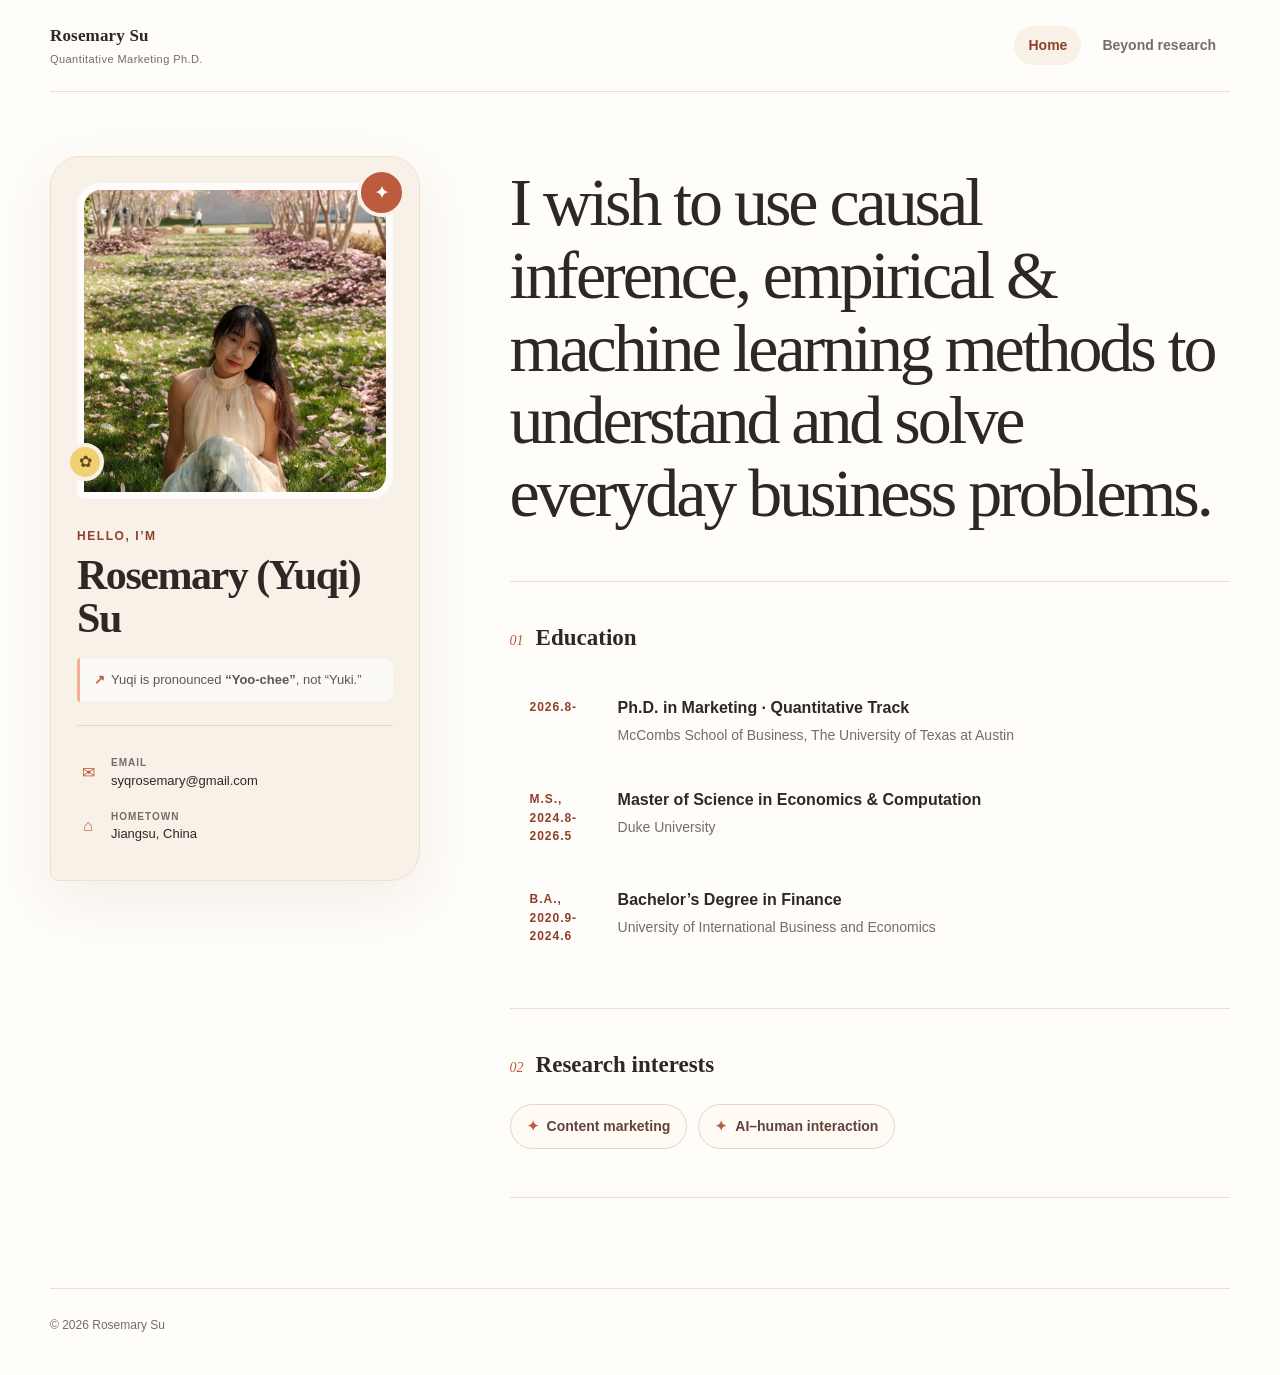
==== commit 83ed1265: "Deploy from rosemary_website@a7519da" ====
--- a/index.html
+++ b/index.html
@@ -1 +1 @@
-<!DOCTYPE html><html lang="en"><head><meta charSet="utf-8"/><meta name="viewport" content="width=device-width, initial-scale=1"/><link rel="preload" as="image" href="/rosemary-avatar.jpg"/><link rel="stylesheet" href="/_next/static/chunks/12zc2r0gqsm2~.css" data-precedence="next"/><link rel="preload" as="script" fetchPriority="low" href="/_next/static/chunks/0cex5wsp4eehq.js"/><script src="/_next/static/chunks/159a0hv_pbomc.js" async=""></script><script src="/_next/static/chunks/0jeponcfl-hrd.js" async=""></script><script src="/_next/static/chunks/17is7py1qu.mk.js" async=""></script><script src="/_next/static/chunks/turbopack-0r-oekiof_f9k.js" async=""></script><script src="/_next/static/chunks/12zbrbrxakma2.js" async=""></script><script src="/_next/static/chunks/17f2ht9wo-phb.js" async=""></script><script src="/_next/static/chunks/0n7gz84jmsrn1.js" async=""></script><script src="/_next/static/chunks/0bf2q1tfi-smo.js" async=""></script><title>Rosemary (Yuqi) Su</title><meta name="description" content="Rosemary (Yuqi) Su is a quantitative marketing Ph.D. student studying content marketing and AI–human interaction."/><meta property="og:title" content="Rosemary (Yuqi) Su"/><meta property="og:description" content="Quantitative Marketing · Content · AI &amp; People"/><meta property="og:url" content="https://rosemarysu.github.io/"/><meta property="og:site_name" content="Rosemary (Yuqi) Su"/><meta property="og:image" content="https://rosemarysu.github.io/og.jpg"/><meta property="og:image:width" content="1200"/><meta property="og:image:height" content="630"/><meta property="og:type" content="website"/><meta name="twitter:card" content="summary_large_image"/><meta name="twitter:title" content="Rosemary (Yuqi) Su"/><meta name="twitter:description" content="Quantitative Marketing · Content · AI &amp; People"/><meta name="twitter:image" content="https://rosemarysu.github.io/og.jpg"/><script src="/_next/static/chunks/03~yq9q893hmn.js" noModule=""></script></head><body><div hidden=""><!--$--><!--/$--></div><main><header class="site-header"><a class="brand" aria-label="Rosemary Su, home" href="/"><span><strong>Rosemary Su</strong><small>Quantitative Marketing Ph.D.</small></span></a><nav aria-label="Primary navigation"><a class="nav-link active" href="/">Home</a><a class="nav-link" href="/beyond/">Beyond research</a></nav></header><section class="home-shell"><aside class="profile-card" aria-label="Profile"><div class="avatar-wrap"><span class="avatar-spark spark-one" aria-hidden="true">✦</span><span class="avatar-spark spark-two" aria-hidden="true">✿</span><img alt="Portrait of Rosemary Su" width="440" height="440" decoding="async" data-nimg="1" class="avatar" style="color:transparent" src="/rosemary-avatar.jpg"/></div><p class="eyebrow">Hello, I’m</p><h1 style="font-size:clamp(34px, 3.5vw, 42px)"><span style="display:inline-block;color:inherit;font-style:normal;font-weight:inherit;white-space:nowrap">Rosemary (Yuqi)</span> <!-- -->Su</h1><p class="pronunciation"><span aria-hidden="true">↗</span>Yuqi is pronounced <strong>“Yoo-chee”</strong>, not “Yuki.”</p><div class="profile-details"><a href="mailto:syqrosemary@gmail.com"><span aria-hidden="true">✉</span><span><small>Email</small>syqrosemary@gmail.com</span></a><p><span aria-hidden="true">⌂</span><span><small>Hometown</small>Jiangsu, China</span></p></div></aside><div class="home-content"><div class="intro-block"><h2>I use research methods to understand and solve everyday business problems.</h2></div><section class="content-section" aria-labelledby="education-title"><div class="section-heading"><p class="section-number">01</p><h3 id="education-title">Education</h3></div><div class="education-list"><article class="education-item"><p class="degree-tag">2026.8-</p><div><h4>Ph.D. in Marketing · Quantitative Track</h4><p>McCombs School of Business, The University of Texas at Austin</p></div></article><article class="education-item"><p class="degree-tag">M.S., 2024.8-2026.5</p><div><h4>Master of Science in Economics &amp; Computation</h4><p>Duke University</p></div></article><article class="education-item"><p class="degree-tag">B.A., 2020.9-2024.6</p><div><h4>Bachelor’s Degree in Finance</h4><p>University of International Business and Economics</p></div></article></div></section><section class="content-section research-section" aria-labelledby="research-title"><div class="section-heading"><p class="section-number">02</p><h3 id="research-title">Research interests</h3></div><div class="interest-row"><span>Content marketing</span><span>AI–human interaction</span></div></section></div></section><footer><p>© <!-- -->2026<!-- --> Rosemary Su</p></footer></main><!--$--><!--/$--><script src="/_next/static/chunks/0cex5wsp4eehq.js" id="_R_" async=""></script><script>(self.__next_f=self.__next_f||[]).push([0])</script><script>self.__next_f.push([1,"1:\"$Sreact.fragment\"\n2:I[11968,[\"/_next/static/chunks/12zbrbrxakma2.js\",\"/_next/static/chunks/17f2ht9wo-phb.js\",\"/_next/static/chunks/0n7gz84jmsrn1.js\"],\"default\"]\n3:I[87804,[\"/_next/static/chunks/12zbrbrxakma2.js\",\"/_next/static/chunks/17f2ht9wo-phb.js\",\"/_next/static/chunks/0n7gz84jmsrn1.js\"],\"default\"]\n4:I[67295,[\"/_next/static/chunks/12zbrbrxakma2.js\",\"/_next/static/chunks/17f2ht9wo-phb.js\",\"/_next/static/chunks/0n7gz84jmsrn1.js\",\"/_next/static/chunks/0bf2q1tfi-smo.js\"],\"\"]\n5:I[83793,[\"/_next/static/chunks/12zbrbrxakma2.js\",\"/_next/static/chunks/17f2ht9wo-phb.js\",\"/_next/static/chunks/0n7gz84jmsrn1.js\",\"/_next/static/chunks/0bf2q1tfi-smo.js\"],\"Image\"]\nf:I[21480,[\"/_next/static/chunks/12zbrbrxakma2.js\",\"/_next/static/chunks/17f2ht9wo-phb.js\",\"/_next/static/chunks/0n7gz84jmsrn1.js\"],\"default\",1]\n:HL[\"/_next/static/chunks/12zc2r0gqsm2~.css\",\"style\"]\n"])</script><script>self.__next_f.push([1,"0:{\"P\":null,\"c\":[\"\",\"\"],\"q\":\"\",\"i\":false,\"f\":[[[\"\",{\"children\":[\"__PAGE__\",{}]},\"$undefined\",\"$undefined\",16],[[\"$\",\"$1\",\"c\",{\"children\":[[[\"$\",\"link\",\"0\",{\"rel\":\"stylesheet\",\"href\":\"/_next/static/chunks/12zc2r0gqsm2~.css\",\"precedence\":\"next\",\"crossOrigin\":\"$undefined\",\"nonce\":\"$undefined\"}],[\"$\",\"script\",\"script-0\",{\"src\":\"/_next/static/chunks/12zbrbrxakma2.js\",\"async\":true,\"nonce\":\"$undefined\"}],[\"$\",\"script\",\"script-1\",{\"src\":\"/_next/static/chunks/17f2ht9wo-phb.js\",\"async\":true,\"nonce\":\"$undefined\"}],[\"$\",\"script\",\"script-2\",{\"src\":\"/_next/static/chunks/0n7gz84jmsrn1.js\",\"async\":true,\"nonce\":\"$undefined\"}]],[\"$\",\"html\",null,{\"lang\":\"en\",\"children\":[\"$\",\"body\",null,{\"children\":[\"$\",\"$L2\",null,{\"parallelRouterKey\":\"children\",\"error\":\"$undefined\",\"errorStyles\":\"$undefined\",\"errorScripts\":\"$undefined\",\"template\":[\"$\",\"$L3\",null,{}],\"templateStyles\":\"$undefined\",\"templateScripts\":\"$undefined\",\"notFound\":[[[\"$\",\"title\",null,{\"children\":\"404: This page could not be found.\"}],[\"$\",\"div\",null,{\"style\":{\"fontFamily\":\"system-ui,\\\"Segoe UI\\\",Roboto,Helvetica,Arial,sans-serif,\\\"Apple Color Emoji\\\",\\\"Segoe UI Emoji\\\"\",\"height\":\"100vh\",\"textAlign\":\"center\",\"display\":\"flex\",\"flexDirection\":\"column\",\"alignItems\":\"center\",\"justifyContent\":\"center\"},\"children\":[\"$\",\"div\",null,{\"children\":[[\"$\",\"style\",null,{\"dangerouslySetInnerHTML\":{\"__html\":\"body{color:#000;background:#fff;margin:0}.next-error-h1{border-right:1px solid rgba(0,0,0,.3)}@media (prefers-color-scheme:dark){body{color:#fff;background:#000}.next-error-h1{border-right:1px solid rgba(255,255,255,.3)}}\"}}],[\"$\",\"h1\",null,{\"className\":\"next-error-h1\",\"style\":{\"display\":\"inline-block\",\"margin\":\"0 20px 0 0\",\"padding\":\"0 23px 0 0\",\"fontSize\":24,\"fontWeight\":500,\"verticalAlign\":\"top\",\"lineHeight\":\"49px\"},\"children\":404}],[\"$\",\"div\",null,{\"style\":{\"display\":\"inline-block\"},\"children\":[\"$\",\"h2\",null,{\"style\":{\"fontSize\":14,\"fontWeight\":400,\"lineHeight\":\"49px\",\"margin\":0},\"children\":\"This page could not be found.\"}]}]]}]}]],[]],\"forbidden\":\"$undefined\",\"unauthorized\":\"$undefined\"}]}]}]]}],{\"children\":[[\"$\",\"$1\",\"c\",{\"children\":[[\"$\",\"main\",null,{\"children\":[[\"$\",\"header\",null,{\"className\":\"site-header\",\"children\":[[\"$\",\"$L4\",null,{\"className\":\"brand\",\"href\":\"/\",\"aria-label\":\"Rosemary Su, home\",\"children\":[\"$\",\"span\",null,{\"children\":[[\"$\",\"strong\",null,{\"children\":\"Rosemary Su\"}],[\"$\",\"small\",null,{\"children\":\"Quantitative Marketing Ph.D.\"}]]}]}],[\"$\",\"nav\",null,{\"aria-label\":\"Primary navigation\",\"children\":[[\"$\",\"$L4\",null,{\"className\":\"nav-link active\",\"href\":\"/\",\"children\":\"Home\"}],[\"$\",\"$L4\",null,{\"className\":\"nav-link\",\"href\":\"/beyond\",\"children\":\"Beyond research\"}]]}]]}],[\"$\",\"section\",null,{\"className\":\"home-shell\",\"children\":[[\"$\",\"aside\",null,{\"className\":\"profile-card\",\"aria-label\":\"Profile\",\"children\":[[\"$\",\"div\",null,{\"className\":\"avatar-wrap\",\"children\":[[\"$\",\"span\",null,{\"className\":\"avatar-spark spark-one\",\"aria-hidden\":\"true\",\"children\":\"✦\"}],[\"$\",\"span\",null,{\"className\":\"avatar-spark spark-two\",\"aria-hidden\":\"true\",\"children\":\"✿\"}],[\"$\",\"$L5\",null,{\"className\":\"avatar\",\"src\":\"/rosemary-avatar.jpg\",\"alt\":\"Portrait of Rosemary Su\",\"width\":440,\"height\":440,\"priority\":true}]]}],[\"$\",\"p\",null,{\"className\":\"eyebrow\",\"children\":\"Hello, I’m\"}],[\"$\",\"h1\",null,{\"style\":{\"fontSize\":\"clamp(34px, 3.5vw, 42px)\"},\"children\":[[\"$\",\"span\",null,{\"style\":{\"display\":\"inline-block\",\"color\":\"inherit\",\"fontStyle\":\"normal\",\"fontWeight\":\"inherit\",\"whiteSpace\":\"nowrap\"},\"children\":\"Rosemary (Yuqi)\"}],\" \",\"Su\"]}],[\"$\",\"p\",null,{\"className\":\"pronunciation\",\"children\":[[\"$\",\"span\",null,{\"aria-hidden\":\"true\",\"children\":\"↗\"}],\"Yuqi is pronounced \",[\"$\",\"strong\",null,{\"children\":\"“Yoo-chee”\"}],\", not “Yuki.”\"]}],[\"$\",\"div\",null,{\"className\":\"profile-details\",\"children\":[[\"$\",\"a\",null,{\"href\":\"mailto:syqrosemary@gmail.com\",\"children\":[[\"$\",\"span\",null,{\"aria-hidden\":\"true\",\"children\":\"✉\"}],[\"$\",\"span\",null,{\"children\":[[\"$\",\"small\",null,{\"children\":\"Email\"}],\"syqrosemary@gmail.com\"]}]]}],[\"$\",\"p\",null,{\"children\":[[\"$\",\"span\",null,{\"aria-hidden\":\"true\",\"children\":\"⌂\"}],[\"$\",\"span\",null,{\"children\":[[\"$\",\"small\",null,{\"children\":\"Hometown\"}],\"Jiangsu, China\"]}]]}]]}]]}],[\"$\",\"div\",null,{\"className\":\"home-content\",\"children\":[[\"$\",\"div\",null,{\"className\":\"intro-block\",\"children\":[\"$\",\"h2\",null,{\"children\":\"I use research methods to understand and solve everyday business problems.\"}]}],[\"$\",\"section\",null,{\"className\":\"content-section\",\"aria-labelledby\":\"education-title\",\"children\":[[\"$\",\"div\",null,{\"className\":\"section-heading\",\"children\":[[\"$\",\"p\",null,{\"className\":\"section-number\",\"children\":\"01\"}],[\"$\",\"h3\",null,{\"id\":\"education-title\",\"children\":\"Education\"}]]}],[\"$\",\"div\",null,{\"className\":\"education-list\",\"children\":[[\"$\",\"article\",\"Ph.D. in Marketing · Quantitative Track\",{\"className\":\"education-item\",\"children\":[[\"$\",\"p\",null,{\"className\":\"degree-tag\",\"children\":\"2026.8-\"}],[\"$\",\"div\",null,{\"children\":[\"$L6\",\"$L7\"]}]]}],\"$L8\",\"$L9\"]}]]}],\"$La\"]}]]}],\"$Lb\"]}],[\"$Lc\"],\"$Ld\"]}],{},null,false,null]},null,false,null],\"$Le\",false]],\"m\":\"$undefined\",\"G\":[\"$f\",[\"$L10\"]],\"S\":true,\"h\":null,\"s\":\"$undefined\",\"l\":\"$undefined\",\"p\":\"$undefined\",\"d\":\"$undefined\",\"b\":\"6XcNWKf39FircQJPaUpcr\"}\n"])</script><script>self.__next_f.push([1,"11:I[77916,[\"/_next/static/chunks/12zbrbrxakma2.js\",\"/_next/static/chunks/17f2ht9wo-phb.js\",\"/_next/static/chunks/0n7gz84jmsrn1.js\"],\"OutletBoundary\"]\n12:\"$Sreact.suspense\"\n14:I[77916,[\"/_next/static/chunks/12zbrbrxakma2.js\",\"/_next/static/chunks/17f2ht9wo-phb.js\",\"/_next/static/chunks/0n7gz84jmsrn1.js\"],\"ViewportBoundary\"]\n16:I[77916,[\"/_next/static/chunks/12zbrbrxakma2.js\",\"/_next/static/chunks/17f2ht9wo-phb.js\",\"/_next/static/chunks/0n7gz84jmsrn1.js\"],\"MetadataBoundary\"]\n6:[\"$\",\"h4\",null,{\"children\":\"Ph.D. in Marketing · Quantitative Track\"}]\n7:[\"$\",\"p\",null,{\"children\":\"McCombs School of Business, The University of Texas at Austin\"}]\n8:[\"$\",\"article\",\"Master of Science in Economics \u0026 Computation\",{\"className\":\"education-item\",\"children\":[[\"$\",\"p\",null,{\"className\":\"degree-tag\",\"children\":\"M.S., 2024.8-2026.5\"}],[\"$\",\"div\",null,{\"children\":[[\"$\",\"h4\",null,{\"children\":\"Master of Science in Economics \u0026 Computation\"}],[\"$\",\"p\",null,{\"children\":\"Duke University\"}]]}]]}]\n9:[\"$\",\"article\",\"Bachelor’s Degree in Finance\",{\"className\":\"education-item\",\"children\":[[\"$\",\"p\",null,{\"className\":\"degree-tag\",\"children\":\"B.A., 2020.9-2024.6\"}],[\"$\",\"div\",null,{\"children\":[[\"$\",\"h4\",null,{\"children\":\"Bachelor’s Degree in Finance\"}],[\"$\",\"p\",null,{\"children\":\"University of International Business and Economics\"}]]}]]}]\na:[\"$\",\"section\",null,{\"className\":\"content-section research-section\",\"aria-labelledby\":\"research-title\",\"children\":[[\"$\",\"div\",null,{\"className\":\"section-heading\",\"children\":[[\"$\",\"p\",null,{\"className\":\"section-number\",\"children\":\"02\"}],[\"$\",\"h3\",null,{\"id\":\"research-title\",\"children\":\"Research interests\"}]]}],[\"$\",\"div\",null,{\"className\":\"interest-row\",\"children\":[[\"$\",\"span\",null,{\"children\":\"Content marketing\"}],[\"$\",\"span\",null,{\"children\":\"AI–human interaction\"}]]}]]}]\nb:[\"$\",\"footer\",null,{\"children\":[\"$\",\"p\",null,{\"children\":[\"© \",2026,\" Rosemary Su\"]}]}]\nc:[\"$\",\"script\",\"script-0\",{\"src\":\"/_next/static/chunks/0bf2q1tfi-smo.js\",\"async\":true,\"nonce\":\"$undefined\"}]\nd:[\"$\",\"$L11\",null,{\"children\":[\"$\",\"$12\",null,{\"name\":\"Next.MetadataOutlet\",\"children\":\"$@13\"}]}]\ne:[\"$\",\"$1\",\"h\",{\"children\":[null,[\"$\",\"$L14\",null,{\"children\":\"$L15\"}],[\"$\",\"div\",null,{\"hidden\":true,\"children\":[\"$\",\"$L16\",null,{\"children\":[\"$\",\"$12\",null,{\"name\":\"Next.Metadata\",\"children\":\"$L17\"}]}]}],null]}]\n10:[\"$\",\"link\",\"0\",{\"rel\":\"stylesheet\",\"href\":\"/_next/static/chunks/12zc2r0gqsm2~.css\",\"precedence\":\"next\",\"crossOrigin\":\"$undefined\",\"nonce\":\"$undefined\"}]\n"])</script><script>self.__next_f.push([1,"15:[[\"$\",\"meta\",\"0\",{\"charSet\":\"utf-8\"}],[\"$\",\"meta\",\"1\",{\"name\":\"viewport\",\"content\":\"width=device-width, initial-scale=1\"}]]\n"])</script><script>self.__next_f.push([1,"13:null\n17:[[\"$\",\"title\",\"0\",{\"children\":\"Rosemary (Yuqi) Su\"}],[\"$\",\"meta\",\"1\",{\"name\":\"description\",\"content\":\"Rosemary (Yuqi) Su is a quantitative marketing Ph.D. student studying content marketing and AI–human interaction.\"}],[\"$\",\"meta\",\"2\",{\"property\":\"og:title\",\"content\":\"Rosemary (Yuqi) Su\"}],[\"$\",\"meta\",\"3\",{\"property\":\"og:description\",\"content\":\"Quantitative Marketing · Content · AI \u0026 People\"}],[\"$\",\"meta\",\"4\",{\"property\":\"og:url\",\"content\":\"https://rosemarysu.github.io/\"}],[\"$\",\"meta\",\"5\",{\"property\":\"og:site_name\",\"content\":\"Rosemary (Yuqi) Su\"}],[\"$\",\"meta\",\"6\",{\"property\":\"og:image\",\"content\":\"https://rosemarysu.github.io/og.jpg\"}],[\"$\",\"meta\",\"7\",{\"property\":\"og:image:width\",\"content\":\"1200\"}],[\"$\",\"meta\",\"8\",{\"property\":\"og:image:height\",\"content\":\"630\"}],[\"$\",\"meta\",\"9\",{\"property\":\"og:type\",\"content\":\"website\"}],[\"$\",\"meta\",\"10\",{\"name\":\"twitter:card\",\"content\":\"summary_large_image\"}],[\"$\",\"meta\",\"11\",{\"name\":\"twitter:title\",\"content\":\"Rosemary (Yuqi) Su\"}],[\"$\",\"meta\",\"12\",{\"name\":\"twitter:description\",\"content\":\"Quantitative Marketing · Content · AI \u0026 People\"}],[\"$\",\"meta\",\"13\",{\"name\":\"twitter:image\",\"content\":\"https://rosemarysu.github.io/og.jpg\"}]]\n"])</script></body></html>+<!DOCTYPE html><html lang="en"><head><meta charSet="utf-8"/><meta name="viewport" content="width=device-width, initial-scale=1"/><link rel="preload" as="image" href="/rosemary-avatar.jpg"/><link rel="stylesheet" href="/_next/static/chunks/12zc2r0gqsm2~.css" data-precedence="next"/><link rel="preload" as="script" fetchPriority="low" href="/_next/static/chunks/0cex5wsp4eehq.js"/><script src="/_next/static/chunks/159a0hv_pbomc.js" async=""></script><script src="/_next/static/chunks/0jeponcfl-hrd.js" async=""></script><script src="/_next/static/chunks/17is7py1qu.mk.js" async=""></script><script src="/_next/static/chunks/turbopack-0r-oekiof_f9k.js" async=""></script><script src="/_next/static/chunks/12zbrbrxakma2.js" async=""></script><script src="/_next/static/chunks/17f2ht9wo-phb.js" async=""></script><script src="/_next/static/chunks/0n7gz84jmsrn1.js" async=""></script><script src="/_next/static/chunks/0bf2q1tfi-smo.js" async=""></script><title>Rosemary (Yuqi) Su</title><meta name="description" content="Rosemary (Yuqi) Su is a quantitative marketing Ph.D. student studying content marketing and AI–human interaction."/><meta property="og:title" content="Rosemary (Yuqi) Su"/><meta property="og:description" content="Quantitative Marketing · Content · AI &amp; People"/><meta property="og:url" content="https://rosemarysu.github.io/"/><meta property="og:site_name" content="Rosemary (Yuqi) Su"/><meta property="og:image" content="https://rosemarysu.github.io/og.jpg"/><meta property="og:image:width" content="1200"/><meta property="og:image:height" content="630"/><meta property="og:type" content="website"/><meta name="twitter:card" content="summary_large_image"/><meta name="twitter:title" content="Rosemary (Yuqi) Su"/><meta name="twitter:description" content="Quantitative Marketing · Content · AI &amp; People"/><meta name="twitter:image" content="https://rosemarysu.github.io/og.jpg"/><script src="/_next/static/chunks/03~yq9q893hmn.js" noModule=""></script></head><body><div hidden=""><!--$--><!--/$--></div><main><header class="site-header"><a class="brand" aria-label="Rosemary Su, home" href="/"><span><strong>Rosemary Su</strong><small>Quantitative Marketing Ph.D.</small></span></a><nav aria-label="Primary navigation"><a class="nav-link active" href="/">Home</a><a class="nav-link" href="/beyond/">Beyond research</a></nav></header><section class="home-shell"><aside class="profile-card" aria-label="Profile"><div class="avatar-wrap"><span class="avatar-spark spark-one" aria-hidden="true">✦</span><span class="avatar-spark spark-two" aria-hidden="true">✿</span><img alt="Portrait of Rosemary Su" width="440" height="440" decoding="async" data-nimg="1" class="avatar" style="color:transparent" src="/rosemary-avatar.jpg"/></div><p class="eyebrow">Hello, I’m</p><h1 style="font-size:clamp(34px, 3.5vw, 42px)"><span style="display:inline-block;color:inherit;font-style:normal;font-weight:inherit;white-space:nowrap">Rosemary (Yuqi)</span> <!-- -->Su</h1><p class="pronunciation"><span aria-hidden="true">↗</span>Yuqi is pronounced <strong>“Yoo-chee”</strong>, not “Yuki.”</p><div class="profile-details"><a href="mailto:syqrosemary@gmail.com"><span aria-hidden="true">✉</span><span><small>Email</small>syqrosemary@gmail.com</span></a><p><span aria-hidden="true">⌂</span><span><small>Hometown</small>Jiangsu, China</span></p></div></aside><div class="home-content"><div class="intro-block"><h2>I wish to use causal inference, empirical &amp; machine learning methods to understand and solve everyday business problems.</h2></div><section class="content-section" aria-labelledby="education-title"><div class="section-heading"><p class="section-number">01</p><h3 id="education-title">Education</h3></div><div class="education-list"><article class="education-item"><p class="degree-tag">2026.8-</p><div><h4>Ph.D. in Marketing · Quantitative Track</h4><p>McCombs School of Business, The University of Texas at Austin</p></div></article><article class="education-item"><p class="degree-tag">M.S., 2024.8-2026.5</p><div><h4>Master of Science in Economics &amp; Computation</h4><p>Duke University</p></div></article><article class="education-item"><p class="degree-tag">B.A., 2020.9-2024.6</p><div><h4>Bachelor’s Degree in Finance</h4><p>University of International Business and Economics</p></div></article></div></section><section class="content-section research-section" aria-labelledby="research-title"><div class="section-heading"><p class="section-number">02</p><h3 id="research-title">Research interests</h3></div><div class="interest-row"><span>Content marketing</span><span>AI–human interaction</span></div></section></div></section><footer><p>© <!-- -->2026<!-- --> Rosemary Su</p></footer></main><!--$--><!--/$--><script src="/_next/static/chunks/0cex5wsp4eehq.js" id="_R_" async=""></script><script>(self.__next_f=self.__next_f||[]).push([0])</script><script>self.__next_f.push([1,"1:\"$Sreact.fragment\"\n2:I[11968,[\"/_next/static/chunks/12zbrbrxakma2.js\",\"/_next/static/chunks/17f2ht9wo-phb.js\",\"/_next/static/chunks/0n7gz84jmsrn1.js\"],\"default\"]\n3:I[87804,[\"/_next/static/chunks/12zbrbrxakma2.js\",\"/_next/static/chunks/17f2ht9wo-phb.js\",\"/_next/static/chunks/0n7gz84jmsrn1.js\"],\"default\"]\n4:I[67295,[\"/_next/static/chunks/12zbrbrxakma2.js\",\"/_next/static/chunks/17f2ht9wo-phb.js\",\"/_next/static/chunks/0n7gz84jmsrn1.js\",\"/_next/static/chunks/0bf2q1tfi-smo.js\"],\"\"]\n5:I[83793,[\"/_next/static/chunks/12zbrbrxakma2.js\",\"/_next/static/chunks/17f2ht9wo-phb.js\",\"/_next/static/chunks/0n7gz84jmsrn1.js\",\"/_next/static/chunks/0bf2q1tfi-smo.js\"],\"Image\"]\nf:I[21480,[\"/_next/static/chunks/12zbrbrxakma2.js\",\"/_next/static/chunks/17f2ht9wo-phb.js\",\"/_next/static/chunks/0n7gz84jmsrn1.js\"],\"default\",1]\n:HL[\"/_next/static/chunks/12zc2r0gqsm2~.css\",\"style\"]\n"])</script><script>self.__next_f.push([1,"0:{\"P\":null,\"c\":[\"\",\"\"],\"q\":\"\",\"i\":false,\"f\":[[[\"\",{\"children\":[\"__PAGE__\",{}]},\"$undefined\",\"$undefined\",16],[[\"$\",\"$1\",\"c\",{\"children\":[[[\"$\",\"link\",\"0\",{\"rel\":\"stylesheet\",\"href\":\"/_next/static/chunks/12zc2r0gqsm2~.css\",\"precedence\":\"next\",\"crossOrigin\":\"$undefined\",\"nonce\":\"$undefined\"}],[\"$\",\"script\",\"script-0\",{\"src\":\"/_next/static/chunks/12zbrbrxakma2.js\",\"async\":true,\"nonce\":\"$undefined\"}],[\"$\",\"script\",\"script-1\",{\"src\":\"/_next/static/chunks/17f2ht9wo-phb.js\",\"async\":true,\"nonce\":\"$undefined\"}],[\"$\",\"script\",\"script-2\",{\"src\":\"/_next/static/chunks/0n7gz84jmsrn1.js\",\"async\":true,\"nonce\":\"$undefined\"}]],[\"$\",\"html\",null,{\"lang\":\"en\",\"children\":[\"$\",\"body\",null,{\"children\":[\"$\",\"$L2\",null,{\"parallelRouterKey\":\"children\",\"error\":\"$undefined\",\"errorStyles\":\"$undefined\",\"errorScripts\":\"$undefined\",\"template\":[\"$\",\"$L3\",null,{}],\"templateStyles\":\"$undefined\",\"templateScripts\":\"$undefined\",\"notFound\":[[[\"$\",\"title\",null,{\"children\":\"404: This page could not be found.\"}],[\"$\",\"div\",null,{\"style\":{\"fontFamily\":\"system-ui,\\\"Segoe UI\\\",Roboto,Helvetica,Arial,sans-serif,\\\"Apple Color Emoji\\\",\\\"Segoe UI Emoji\\\"\",\"height\":\"100vh\",\"textAlign\":\"center\",\"display\":\"flex\",\"flexDirection\":\"column\",\"alignItems\":\"center\",\"justifyContent\":\"center\"},\"children\":[\"$\",\"div\",null,{\"children\":[[\"$\",\"style\",null,{\"dangerouslySetInnerHTML\":{\"__html\":\"body{color:#000;background:#fff;margin:0}.next-error-h1{border-right:1px solid rgba(0,0,0,.3)}@media (prefers-color-scheme:dark){body{color:#fff;background:#000}.next-error-h1{border-right:1px solid rgba(255,255,255,.3)}}\"}}],[\"$\",\"h1\",null,{\"className\":\"next-error-h1\",\"style\":{\"display\":\"inline-block\",\"margin\":\"0 20px 0 0\",\"padding\":\"0 23px 0 0\",\"fontSize\":24,\"fontWeight\":500,\"verticalAlign\":\"top\",\"lineHeight\":\"49px\"},\"children\":404}],[\"$\",\"div\",null,{\"style\":{\"display\":\"inline-block\"},\"children\":[\"$\",\"h2\",null,{\"style\":{\"fontSize\":14,\"fontWeight\":400,\"lineHeight\":\"49px\",\"margin\":0},\"children\":\"This page could not be found.\"}]}]]}]}]],[]],\"forbidden\":\"$undefined\",\"unauthorized\":\"$undefined\"}]}]}]]}],{\"children\":[[\"$\",\"$1\",\"c\",{\"children\":[[\"$\",\"main\",null,{\"children\":[[\"$\",\"header\",null,{\"className\":\"site-header\",\"children\":[[\"$\",\"$L4\",null,{\"className\":\"brand\",\"href\":\"/\",\"aria-label\":\"Rosemary Su, home\",\"children\":[\"$\",\"span\",null,{\"children\":[[\"$\",\"strong\",null,{\"children\":\"Rosemary Su\"}],[\"$\",\"small\",null,{\"children\":\"Quantitative Marketing Ph.D.\"}]]}]}],[\"$\",\"nav\",null,{\"aria-label\":\"Primary navigation\",\"children\":[[\"$\",\"$L4\",null,{\"className\":\"nav-link active\",\"href\":\"/\",\"children\":\"Home\"}],[\"$\",\"$L4\",null,{\"className\":\"nav-link\",\"href\":\"/beyond\",\"children\":\"Beyond research\"}]]}]]}],[\"$\",\"section\",null,{\"className\":\"home-shell\",\"children\":[[\"$\",\"aside\",null,{\"className\":\"profile-card\",\"aria-label\":\"Profile\",\"children\":[[\"$\",\"div\",null,{\"className\":\"avatar-wrap\",\"children\":[[\"$\",\"span\",null,{\"className\":\"avatar-spark spark-one\",\"aria-hidden\":\"true\",\"children\":\"✦\"}],[\"$\",\"span\",null,{\"className\":\"avatar-spark spark-two\",\"aria-hidden\":\"true\",\"children\":\"✿\"}],[\"$\",\"$L5\",null,{\"className\":\"avatar\",\"src\":\"/rosemary-avatar.jpg\",\"alt\":\"Portrait of Rosemary Su\",\"width\":440,\"height\":440,\"priority\":true}]]}],[\"$\",\"p\",null,{\"className\":\"eyebrow\",\"children\":\"Hello, I’m\"}],[\"$\",\"h1\",null,{\"style\":{\"fontSize\":\"clamp(34px, 3.5vw, 42px)\"},\"children\":[[\"$\",\"span\",null,{\"style\":{\"display\":\"inline-block\",\"color\":\"inherit\",\"fontStyle\":\"normal\",\"fontWeight\":\"inherit\",\"whiteSpace\":\"nowrap\"},\"children\":\"Rosemary (Yuqi)\"}],\" \",\"Su\"]}],[\"$\",\"p\",null,{\"className\":\"pronunciation\",\"children\":[[\"$\",\"span\",null,{\"aria-hidden\":\"true\",\"children\":\"↗\"}],\"Yuqi is pronounced \",[\"$\",\"strong\",null,{\"children\":\"“Yoo-chee”\"}],\", not “Yuki.”\"]}],[\"$\",\"div\",null,{\"className\":\"profile-details\",\"children\":[[\"$\",\"a\",null,{\"href\":\"mailto:syqrosemary@gmail.com\",\"children\":[[\"$\",\"span\",null,{\"aria-hidden\":\"true\",\"children\":\"✉\"}],[\"$\",\"span\",null,{\"children\":[[\"$\",\"small\",null,{\"children\":\"Email\"}],\"syqrosemary@gmail.com\"]}]]}],[\"$\",\"p\",null,{\"children\":[[\"$\",\"span\",null,{\"aria-hidden\":\"true\",\"children\":\"⌂\"}],[\"$\",\"span\",null,{\"children\":[[\"$\",\"small\",null,{\"children\":\"Hometown\"}],\"Jiangsu, China\"]}]]}]]}]]}],[\"$\",\"div\",null,{\"className\":\"home-content\",\"children\":[[\"$\",\"div\",null,{\"className\":\"intro-block\",\"children\":[\"$\",\"h2\",null,{\"children\":\"I wish to use causal inference, empirical \u0026 machine learning methods to understand and solve everyday business problems.\"}]}],[\"$\",\"section\",null,{\"className\":\"content-section\",\"aria-labelledby\":\"education-title\",\"children\":[[\"$\",\"div\",null,{\"className\":\"section-heading\",\"children\":[[\"$\",\"p\",null,{\"className\":\"section-number\",\"children\":\"01\"}],[\"$\",\"h3\",null,{\"id\":\"education-title\",\"children\":\"Education\"}]]}],[\"$\",\"div\",null,{\"className\":\"education-list\",\"children\":[[\"$\",\"article\",\"Ph.D. in Marketing · Quantitative Track\",{\"className\":\"education-item\",\"children\":[\"$L6\",\"$L7\"]}],\"$L8\",\"$L9\"]}]]}],\"$La\"]}]]}],\"$Lb\"]}],[\"$Lc\"],\"$Ld\"]}],{},null,false,null]},null,false,null],\"$Le\",false]],\"m\":\"$undefined\",\"G\":[\"$f\",[\"$L10\"]],\"S\":true,\"h\":null,\"s\":\"$undefined\",\"l\":\"$undefined\",\"p\":\"$undefined\",\"d\":\"$undefined\",\"b\":\"Ftq_GHApUv6LfB-nEzNaZ\"}\n"])</script><script>self.__next_f.push([1,"11:I[77916,[\"/_next/static/chunks/12zbrbrxakma2.js\",\"/_next/static/chunks/17f2ht9wo-phb.js\",\"/_next/static/chunks/0n7gz84jmsrn1.js\"],\"OutletBoundary\"]\n12:\"$Sreact.suspense\"\n14:I[77916,[\"/_next/static/chunks/12zbrbrxakma2.js\",\"/_next/static/chunks/17f2ht9wo-phb.js\",\"/_next/static/chunks/0n7gz84jmsrn1.js\"],\"ViewportBoundary\"]\n16:I[77916,[\"/_next/static/chunks/12zbrbrxakma2.js\",\"/_next/static/chunks/17f2ht9wo-phb.js\",\"/_next/static/chunks/0n7gz84jmsrn1.js\"],\"MetadataBoundary\"]\n6:[\"$\",\"p\",null,{\"className\":\"degree-tag\",\"children\":\"2026.8-\"}]\n7:[\"$\",\"div\",null,{\"children\":[[\"$\",\"h4\",null,{\"children\":\"Ph.D. in Marketing · Quantitative Track\"}],[\"$\",\"p\",null,{\"children\":\"McCombs School of Business, The University of Texas at Austin\"}]]}]\n8:[\"$\",\"article\",\"Master of Science in Economics \u0026 Computation\",{\"className\":\"education-item\",\"children\":[[\"$\",\"p\",null,{\"className\":\"degree-tag\",\"children\":\"M.S., 2024.8-2026.5\"}],[\"$\",\"div\",null,{\"children\":[[\"$\",\"h4\",null,{\"children\":\"Master of Science in Economics \u0026 Computation\"}],[\"$\",\"p\",null,{\"children\":\"Duke University\"}]]}]]}]\n9:[\"$\",\"article\",\"Bachelor’s Degree in Finance\",{\"className\":\"education-item\",\"children\":[[\"$\",\"p\",null,{\"className\":\"degree-tag\",\"children\":\"B.A., 2020.9-2024.6\"}],[\"$\",\"div\",null,{\"children\":[[\"$\",\"h4\",null,{\"children\":\"Bachelor’s Degree in Finance\"}],[\"$\",\"p\",null,{\"children\":\"University of International Business and Economics\"}]]}]]}]\na:[\"$\",\"section\",null,{\"className\":\"content-section research-section\",\"aria-labelledby\":\"research-title\",\"children\":[[\"$\",\"div\",null,{\"className\":\"section-heading\",\"children\":[[\"$\",\"p\",null,{\"className\":\"section-number\",\"children\":\"02\"}],[\"$\",\"h3\",null,{\"id\":\"research-title\",\"children\":\"Research interests\"}]]}],[\"$\",\"div\",null,{\"className\":\"interest-row\",\"children\":[[\"$\",\"span\",null,{\"children\":\"Content marketing\"}],[\"$\",\"span\",null,{\"children\":\"AI–human interaction\"}]]}]]}]\nb:[\"$\",\"footer\",null,{\"children\":[\"$\",\"p\",null,{\"children\":[\"© \",2026,\" Rosemary Su\"]}]}]\nc:[\"$\",\"script\",\"script-0\",{\"src\":\"/_next/static/chunks/0bf2q1tfi-smo.js\",\"async\":true,\"nonce\":\"$undefined\"}]\nd:[\"$\",\"$L11\",null,{\"children\":[\"$\",\"$12\",null,{\"name\":\"Next.MetadataOutlet\",\"children\":\"$@13\"}]}]\ne:[\"$\",\"$1\",\"h\",{\"children\":[null,[\"$\",\"$L14\",null,{\"children\":\"$L15\"}],[\"$\",\"div\",null,{\"hidden\":true,\"children\":[\"$\",\"$L16\",null,{\"children\":[\"$\",\"$12\",null,{\"name\":\"Next.Metadata\",\"children\":\"$L17\"}]}]}],null]}]\n10:[\"$\",\"link\",\"0\",{\"rel\":\"stylesheet\",\"href\":\"/_next/static/chunks/12zc2r0gqsm2~.css\",\"precedence\":\"next\",\"crossOrigin\":\"$undefined\",\"nonce\":\"$undefined\"}]\n"])</script><script>self.__next_f.push([1,"15:[[\"$\",\"meta\",\"0\",{\"charSet\":\"utf-8\"}],[\"$\",\"meta\",\"1\",{\"name\":\"viewport\",\"content\":\"width=device-width, initial-scale=1\"}]]\n"])</script><script>self.__next_f.push([1,"13:null\n17:[[\"$\",\"title\",\"0\",{\"children\":\"Rosemary (Yuqi) Su\"}],[\"$\",\"meta\",\"1\",{\"name\":\"description\",\"content\":\"Rosemary (Yuqi) Su is a quantitative marketing Ph.D. student studying content marketing and AI–human interaction.\"}],[\"$\",\"meta\",\"2\",{\"property\":\"og:title\",\"content\":\"Rosemary (Yuqi) Su\"}],[\"$\",\"meta\",\"3\",{\"property\":\"og:description\",\"content\":\"Quantitative Marketing · Content · AI \u0026 People\"}],[\"$\",\"meta\",\"4\",{\"property\":\"og:url\",\"content\":\"https://rosemarysu.github.io/\"}],[\"$\",\"meta\",\"5\",{\"property\":\"og:site_name\",\"content\":\"Rosemary (Yuqi) Su\"}],[\"$\",\"meta\",\"6\",{\"property\":\"og:image\",\"content\":\"https://rosemarysu.github.io/og.jpg\"}],[\"$\",\"meta\",\"7\",{\"property\":\"og:image:width\",\"content\":\"1200\"}],[\"$\",\"meta\",\"8\",{\"property\":\"og:image:height\",\"content\":\"630\"}],[\"$\",\"meta\",\"9\",{\"property\":\"og:type\",\"content\":\"website\"}],[\"$\",\"meta\",\"10\",{\"name\":\"twitter:card\",\"content\":\"summary_large_image\"}],[\"$\",\"meta\",\"11\",{\"name\":\"twitter:title\",\"content\":\"Rosemary (Yuqi) Su\"}],[\"$\",\"meta\",\"12\",{\"name\":\"twitter:description\",\"content\":\"Quantitative Marketing · Content · AI \u0026 People\"}],[\"$\",\"meta\",\"13\",{\"name\":\"twitter:image\",\"content\":\"https://rosemarysu.github.io/og.jpg\"}]]\n"])</script></body></html>
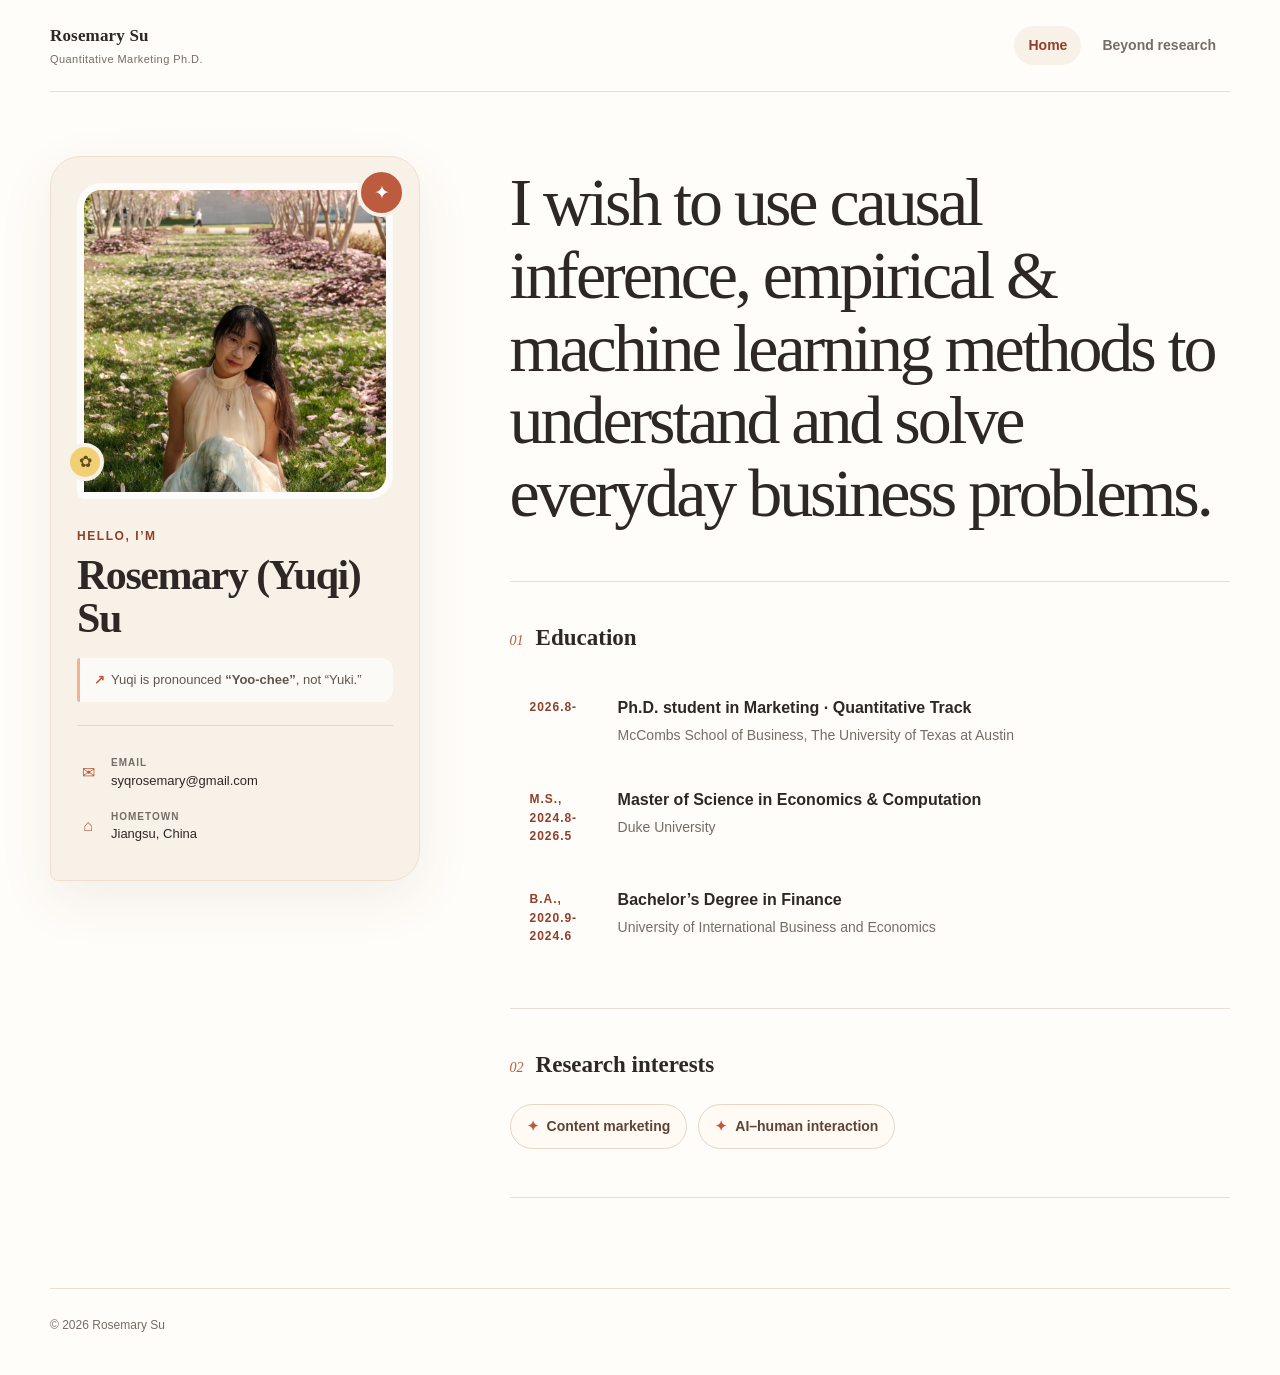
==== commit d968e470: "Deploy from rosemary_website@bfd1d82" ====
--- a/index.html
+++ b/index.html
@@ -1 +1 @@
-<!DOCTYPE html><html lang="en"><head><meta charSet="utf-8"/><meta name="viewport" content="width=device-width, initial-scale=1"/><link rel="preload" as="image" href="/rosemary-avatar.jpg"/><link rel="stylesheet" href="/_next/static/chunks/12zc2r0gqsm2~.css" data-precedence="next"/><link rel="preload" as="script" fetchPriority="low" href="/_next/static/chunks/0cex5wsp4eehq.js"/><script src="/_next/static/chunks/159a0hv_pbomc.js" async=""></script><script src="/_next/static/chunks/0jeponcfl-hrd.js" async=""></script><script src="/_next/static/chunks/17is7py1qu.mk.js" async=""></script><script src="/_next/static/chunks/turbopack-0r-oekiof_f9k.js" async=""></script><script src="/_next/static/chunks/12zbrbrxakma2.js" async=""></script><script src="/_next/static/chunks/17f2ht9wo-phb.js" async=""></script><script src="/_next/static/chunks/0n7gz84jmsrn1.js" async=""></script><script src="/_next/static/chunks/0bf2q1tfi-smo.js" async=""></script><title>Rosemary (Yuqi) Su</title><meta name="description" content="Rosemary (Yuqi) Su is a quantitative marketing Ph.D. student studying content marketing and AI–human interaction."/><meta property="og:title" content="Rosemary (Yuqi) Su"/><meta property="og:description" content="Quantitative Marketing · Content · AI &amp; People"/><meta property="og:url" content="https://rosemarysu.github.io/"/><meta property="og:site_name" content="Rosemary (Yuqi) Su"/><meta property="og:image" content="https://rosemarysu.github.io/og.jpg"/><meta property="og:image:width" content="1200"/><meta property="og:image:height" content="630"/><meta property="og:type" content="website"/><meta name="twitter:card" content="summary_large_image"/><meta name="twitter:title" content="Rosemary (Yuqi) Su"/><meta name="twitter:description" content="Quantitative Marketing · Content · AI &amp; People"/><meta name="twitter:image" content="https://rosemarysu.github.io/og.jpg"/><script src="/_next/static/chunks/03~yq9q893hmn.js" noModule=""></script></head><body><div hidden=""><!--$--><!--/$--></div><main><header class="site-header"><a class="brand" aria-label="Rosemary Su, home" href="/"><span><strong>Rosemary Su</strong><small>Quantitative Marketing Ph.D.</small></span></a><nav aria-label="Primary navigation"><a class="nav-link active" href="/">Home</a><a class="nav-link" href="/beyond/">Beyond research</a></nav></header><section class="home-shell"><aside class="profile-card" aria-label="Profile"><div class="avatar-wrap"><span class="avatar-spark spark-one" aria-hidden="true">✦</span><span class="avatar-spark spark-two" aria-hidden="true">✿</span><img alt="Portrait of Rosemary Su" width="440" height="440" decoding="async" data-nimg="1" class="avatar" style="color:transparent" src="/rosemary-avatar.jpg"/></div><p class="eyebrow">Hello, I’m</p><h1 style="font-size:clamp(34px, 3.5vw, 42px)"><span style="display:inline-block;color:inherit;font-style:normal;font-weight:inherit;white-space:nowrap">Rosemary (Yuqi)</span> <!-- -->Su</h1><p class="pronunciation"><span aria-hidden="true">↗</span>Yuqi is pronounced <strong>“Yoo-chee”</strong>, not “Yuki.”</p><div class="profile-details"><a href="mailto:syqrosemary@gmail.com"><span aria-hidden="true">✉</span><span><small>Email</small>syqrosemary@gmail.com</span></a><p><span aria-hidden="true">⌂</span><span><small>Hometown</small>Jiangsu, China</span></p></div></aside><div class="home-content"><div class="intro-block"><h2>I wish to use causal inference, empirical &amp; machine learning methods to understand and solve everyday business problems.</h2></div><section class="content-section" aria-labelledby="education-title"><div class="section-heading"><p class="section-number">01</p><h3 id="education-title">Education</h3></div><div class="education-list"><article class="education-item"><p class="degree-tag">2026.8-</p><div><h4>Ph.D. in Marketing · Quantitative Track</h4><p>McCombs School of Business, The University of Texas at Austin</p></div></article><article class="education-item"><p class="degree-tag">M.S., 2024.8-2026.5</p><div><h4>Master of Science in Economics &amp; Computation</h4><p>Duke University</p></div></article><article class="education-item"><p class="degree-tag">B.A., 2020.9-2024.6</p><div><h4>Bachelor’s Degree in Finance</h4><p>University of International Business and Economics</p></div></article></div></section><section class="content-section research-section" aria-labelledby="research-title"><div class="section-heading"><p class="section-number">02</p><h3 id="research-title">Research interests</h3></div><div class="interest-row"><span>Content marketing</span><span>AI–human interaction</span></div></section></div></section><footer><p>© <!-- -->2026<!-- --> Rosemary Su</p></footer></main><!--$--><!--/$--><script src="/_next/static/chunks/0cex5wsp4eehq.js" id="_R_" async=""></script><script>(self.__next_f=self.__next_f||[]).push([0])</script><script>self.__next_f.push([1,"1:\"$Sreact.fragment\"\n2:I[11968,[\"/_next/static/chunks/12zbrbrxakma2.js\",\"/_next/static/chunks/17f2ht9wo-phb.js\",\"/_next/static/chunks/0n7gz84jmsrn1.js\"],\"default\"]\n3:I[87804,[\"/_next/static/chunks/12zbrbrxakma2.js\",\"/_next/static/chunks/17f2ht9wo-phb.js\",\"/_next/static/chunks/0n7gz84jmsrn1.js\"],\"default\"]\n4:I[67295,[\"/_next/static/chunks/12zbrbrxakma2.js\",\"/_next/static/chunks/17f2ht9wo-phb.js\",\"/_next/static/chunks/0n7gz84jmsrn1.js\",\"/_next/static/chunks/0bf2q1tfi-smo.js\"],\"\"]\n5:I[83793,[\"/_next/static/chunks/12zbrbrxakma2.js\",\"/_next/static/chunks/17f2ht9wo-phb.js\",\"/_next/static/chunks/0n7gz84jmsrn1.js\",\"/_next/static/chunks/0bf2q1tfi-smo.js\"],\"Image\"]\nf:I[21480,[\"/_next/static/chunks/12zbrbrxakma2.js\",\"/_next/static/chunks/17f2ht9wo-phb.js\",\"/_next/static/chunks/0n7gz84jmsrn1.js\"],\"default\",1]\n:HL[\"/_next/static/chunks/12zc2r0gqsm2~.css\",\"style\"]\n"])</script><script>self.__next_f.push([1,"0:{\"P\":null,\"c\":[\"\",\"\"],\"q\":\"\",\"i\":false,\"f\":[[[\"\",{\"children\":[\"__PAGE__\",{}]},\"$undefined\",\"$undefined\",16],[[\"$\",\"$1\",\"c\",{\"children\":[[[\"$\",\"link\",\"0\",{\"rel\":\"stylesheet\",\"href\":\"/_next/static/chunks/12zc2r0gqsm2~.css\",\"precedence\":\"next\",\"crossOrigin\":\"$undefined\",\"nonce\":\"$undefined\"}],[\"$\",\"script\",\"script-0\",{\"src\":\"/_next/static/chunks/12zbrbrxakma2.js\",\"async\":true,\"nonce\":\"$undefined\"}],[\"$\",\"script\",\"script-1\",{\"src\":\"/_next/static/chunks/17f2ht9wo-phb.js\",\"async\":true,\"nonce\":\"$undefined\"}],[\"$\",\"script\",\"script-2\",{\"src\":\"/_next/static/chunks/0n7gz84jmsrn1.js\",\"async\":true,\"nonce\":\"$undefined\"}]],[\"$\",\"html\",null,{\"lang\":\"en\",\"children\":[\"$\",\"body\",null,{\"children\":[\"$\",\"$L2\",null,{\"parallelRouterKey\":\"children\",\"error\":\"$undefined\",\"errorStyles\":\"$undefined\",\"errorScripts\":\"$undefined\",\"template\":[\"$\",\"$L3\",null,{}],\"templateStyles\":\"$undefined\",\"templateScripts\":\"$undefined\",\"notFound\":[[[\"$\",\"title\",null,{\"children\":\"404: This page could not be found.\"}],[\"$\",\"div\",null,{\"style\":{\"fontFamily\":\"system-ui,\\\"Segoe UI\\\",Roboto,Helvetica,Arial,sans-serif,\\\"Apple Color Emoji\\\",\\\"Segoe UI Emoji\\\"\",\"height\":\"100vh\",\"textAlign\":\"center\",\"display\":\"flex\",\"flexDirection\":\"column\",\"alignItems\":\"center\",\"justifyContent\":\"center\"},\"children\":[\"$\",\"div\",null,{\"children\":[[\"$\",\"style\",null,{\"dangerouslySetInnerHTML\":{\"__html\":\"body{color:#000;background:#fff;margin:0}.next-error-h1{border-right:1px solid rgba(0,0,0,.3)}@media (prefers-color-scheme:dark){body{color:#fff;background:#000}.next-error-h1{border-right:1px solid rgba(255,255,255,.3)}}\"}}],[\"$\",\"h1\",null,{\"className\":\"next-error-h1\",\"style\":{\"display\":\"inline-block\",\"margin\":\"0 20px 0 0\",\"padding\":\"0 23px 0 0\",\"fontSize\":24,\"fontWeight\":500,\"verticalAlign\":\"top\",\"lineHeight\":\"49px\"},\"children\":404}],[\"$\",\"div\",null,{\"style\":{\"display\":\"inline-block\"},\"children\":[\"$\",\"h2\",null,{\"style\":{\"fontSize\":14,\"fontWeight\":400,\"lineHeight\":\"49px\",\"margin\":0},\"children\":\"This page could not be found.\"}]}]]}]}]],[]],\"forbidden\":\"$undefined\",\"unauthorized\":\"$undefined\"}]}]}]]}],{\"children\":[[\"$\",\"$1\",\"c\",{\"children\":[[\"$\",\"main\",null,{\"children\":[[\"$\",\"header\",null,{\"className\":\"site-header\",\"children\":[[\"$\",\"$L4\",null,{\"className\":\"brand\",\"href\":\"/\",\"aria-label\":\"Rosemary Su, home\",\"children\":[\"$\",\"span\",null,{\"children\":[[\"$\",\"strong\",null,{\"children\":\"Rosemary Su\"}],[\"$\",\"small\",null,{\"children\":\"Quantitative Marketing Ph.D.\"}]]}]}],[\"$\",\"nav\",null,{\"aria-label\":\"Primary navigation\",\"children\":[[\"$\",\"$L4\",null,{\"className\":\"nav-link active\",\"href\":\"/\",\"children\":\"Home\"}],[\"$\",\"$L4\",null,{\"className\":\"nav-link\",\"href\":\"/beyond\",\"children\":\"Beyond research\"}]]}]]}],[\"$\",\"section\",null,{\"className\":\"home-shell\",\"children\":[[\"$\",\"aside\",null,{\"className\":\"profile-card\",\"aria-label\":\"Profile\",\"children\":[[\"$\",\"div\",null,{\"className\":\"avatar-wrap\",\"children\":[[\"$\",\"span\",null,{\"className\":\"avatar-spark spark-one\",\"aria-hidden\":\"true\",\"children\":\"✦\"}],[\"$\",\"span\",null,{\"className\":\"avatar-spark spark-two\",\"aria-hidden\":\"true\",\"children\":\"✿\"}],[\"$\",\"$L5\",null,{\"className\":\"avatar\",\"src\":\"/rosemary-avatar.jpg\",\"alt\":\"Portrait of Rosemary Su\",\"width\":440,\"height\":440,\"priority\":true}]]}],[\"$\",\"p\",null,{\"className\":\"eyebrow\",\"children\":\"Hello, I’m\"}],[\"$\",\"h1\",null,{\"style\":{\"fontSize\":\"clamp(34px, 3.5vw, 42px)\"},\"children\":[[\"$\",\"span\",null,{\"style\":{\"display\":\"inline-block\",\"color\":\"inherit\",\"fontStyle\":\"normal\",\"fontWeight\":\"inherit\",\"whiteSpace\":\"nowrap\"},\"children\":\"Rosemary (Yuqi)\"}],\" \",\"Su\"]}],[\"$\",\"p\",null,{\"className\":\"pronunciation\",\"children\":[[\"$\",\"span\",null,{\"aria-hidden\":\"true\",\"children\":\"↗\"}],\"Yuqi is pronounced \",[\"$\",\"strong\",null,{\"children\":\"“Yoo-chee”\"}],\", not “Yuki.”\"]}],[\"$\",\"div\",null,{\"className\":\"profile-details\",\"children\":[[\"$\",\"a\",null,{\"href\":\"mailto:syqrosemary@gmail.com\",\"children\":[[\"$\",\"span\",null,{\"aria-hidden\":\"true\",\"children\":\"✉\"}],[\"$\",\"span\",null,{\"children\":[[\"$\",\"small\",null,{\"children\":\"Email\"}],\"syqrosemary@gmail.com\"]}]]}],[\"$\",\"p\",null,{\"children\":[[\"$\",\"span\",null,{\"aria-hidden\":\"true\",\"children\":\"⌂\"}],[\"$\",\"span\",null,{\"children\":[[\"$\",\"small\",null,{\"children\":\"Hometown\"}],\"Jiangsu, China\"]}]]}]]}]]}],[\"$\",\"div\",null,{\"className\":\"home-content\",\"children\":[[\"$\",\"div\",null,{\"className\":\"intro-block\",\"children\":[\"$\",\"h2\",null,{\"children\":\"I wish to use causal inference, empirical \u0026 machine learning methods to understand and solve everyday business problems.\"}]}],[\"$\",\"section\",null,{\"className\":\"content-section\",\"aria-labelledby\":\"education-title\",\"children\":[[\"$\",\"div\",null,{\"className\":\"section-heading\",\"children\":[[\"$\",\"p\",null,{\"className\":\"section-number\",\"children\":\"01\"}],[\"$\",\"h3\",null,{\"id\":\"education-title\",\"children\":\"Education\"}]]}],[\"$\",\"div\",null,{\"className\":\"education-list\",\"children\":[[\"$\",\"article\",\"Ph.D. in Marketing · Quantitative Track\",{\"className\":\"education-item\",\"children\":[\"$L6\",\"$L7\"]}],\"$L8\",\"$L9\"]}]]}],\"$La\"]}]]}],\"$Lb\"]}],[\"$Lc\"],\"$Ld\"]}],{},null,false,null]},null,false,null],\"$Le\",false]],\"m\":\"$undefined\",\"G\":[\"$f\",[\"$L10\"]],\"S\":true,\"h\":null,\"s\":\"$undefined\",\"l\":\"$undefined\",\"p\":\"$undefined\",\"d\":\"$undefined\",\"b\":\"Ftq_GHApUv6LfB-nEzNaZ\"}\n"])</script><script>self.__next_f.push([1,"11:I[77916,[\"/_next/static/chunks/12zbrbrxakma2.js\",\"/_next/static/chunks/17f2ht9wo-phb.js\",\"/_next/static/chunks/0n7gz84jmsrn1.js\"],\"OutletBoundary\"]\n12:\"$Sreact.suspense\"\n14:I[77916,[\"/_next/static/chunks/12zbrbrxakma2.js\",\"/_next/static/chunks/17f2ht9wo-phb.js\",\"/_next/static/chunks/0n7gz84jmsrn1.js\"],\"ViewportBoundary\"]\n16:I[77916,[\"/_next/static/chunks/12zbrbrxakma2.js\",\"/_next/static/chunks/17f2ht9wo-phb.js\",\"/_next/static/chunks/0n7gz84jmsrn1.js\"],\"MetadataBoundary\"]\n6:[\"$\",\"p\",null,{\"className\":\"degree-tag\",\"children\":\"2026.8-\"}]\n7:[\"$\",\"div\",null,{\"children\":[[\"$\",\"h4\",null,{\"children\":\"Ph.D. in Marketing · Quantitative Track\"}],[\"$\",\"p\",null,{\"children\":\"McCombs School of Business, The University of Texas at Austin\"}]]}]\n8:[\"$\",\"article\",\"Master of Science in Economics \u0026 Computation\",{\"className\":\"education-item\",\"children\":[[\"$\",\"p\",null,{\"className\":\"degree-tag\",\"children\":\"M.S., 2024.8-2026.5\"}],[\"$\",\"div\",null,{\"children\":[[\"$\",\"h4\",null,{\"children\":\"Master of Science in Economics \u0026 Computation\"}],[\"$\",\"p\",null,{\"children\":\"Duke University\"}]]}]]}]\n9:[\"$\",\"article\",\"Bachelor’s Degree in Finance\",{\"className\":\"education-item\",\"children\":[[\"$\",\"p\",null,{\"className\":\"degree-tag\",\"children\":\"B.A., 2020.9-2024.6\"}],[\"$\",\"div\",null,{\"children\":[[\"$\",\"h4\",null,{\"children\":\"Bachelor’s Degree in Finance\"}],[\"$\",\"p\",null,{\"children\":\"University of International Business and Economics\"}]]}]]}]\na:[\"$\",\"section\",null,{\"className\":\"content-section research-section\",\"aria-labelledby\":\"research-title\",\"children\":[[\"$\",\"div\",null,{\"className\":\"section-heading\",\"children\":[[\"$\",\"p\",null,{\"className\":\"section-number\",\"children\":\"02\"}],[\"$\",\"h3\",null,{\"id\":\"research-title\",\"children\":\"Research interests\"}]]}],[\"$\",\"div\",null,{\"className\":\"interest-row\",\"children\":[[\"$\",\"span\",null,{\"children\":\"Content marketing\"}],[\"$\",\"span\",null,{\"children\":\"AI–human interaction\"}]]}]]}]\nb:[\"$\",\"footer\",null,{\"children\":[\"$\",\"p\",null,{\"children\":[\"© \",2026,\" Rosemary Su\"]}]}]\nc:[\"$\",\"script\",\"script-0\",{\"src\":\"/_next/static/chunks/0bf2q1tfi-smo.js\",\"async\":true,\"nonce\":\"$undefined\"}]\nd:[\"$\",\"$L11\",null,{\"children\":[\"$\",\"$12\",null,{\"name\":\"Next.MetadataOutlet\",\"children\":\"$@13\"}]}]\ne:[\"$\",\"$1\",\"h\",{\"children\":[null,[\"$\",\"$L14\",null,{\"children\":\"$L15\"}],[\"$\",\"div\",null,{\"hidden\":true,\"children\":[\"$\",\"$L16\",null,{\"children\":[\"$\",\"$12\",null,{\"name\":\"Next.Metadata\",\"children\":\"$L17\"}]}]}],null]}]\n10:[\"$\",\"link\",\"0\",{\"rel\":\"stylesheet\",\"href\":\"/_next/static/chunks/12zc2r0gqsm2~.css\",\"precedence\":\"next\",\"crossOrigin\":\"$undefined\",\"nonce\":\"$undefined\"}]\n"])</script><script>self.__next_f.push([1,"15:[[\"$\",\"meta\",\"0\",{\"charSet\":\"utf-8\"}],[\"$\",\"meta\",\"1\",{\"name\":\"viewport\",\"content\":\"width=device-width, initial-scale=1\"}]]\n"])</script><script>self.__next_f.push([1,"13:null\n17:[[\"$\",\"title\",\"0\",{\"children\":\"Rosemary (Yuqi) Su\"}],[\"$\",\"meta\",\"1\",{\"name\":\"description\",\"content\":\"Rosemary (Yuqi) Su is a quantitative marketing Ph.D. student studying content marketing and AI–human interaction.\"}],[\"$\",\"meta\",\"2\",{\"property\":\"og:title\",\"content\":\"Rosemary (Yuqi) Su\"}],[\"$\",\"meta\",\"3\",{\"property\":\"og:description\",\"content\":\"Quantitative Marketing · Content · AI \u0026 People\"}],[\"$\",\"meta\",\"4\",{\"property\":\"og:url\",\"content\":\"https://rosemarysu.github.io/\"}],[\"$\",\"meta\",\"5\",{\"property\":\"og:site_name\",\"content\":\"Rosemary (Yuqi) Su\"}],[\"$\",\"meta\",\"6\",{\"property\":\"og:image\",\"content\":\"https://rosemarysu.github.io/og.jpg\"}],[\"$\",\"meta\",\"7\",{\"property\":\"og:image:width\",\"content\":\"1200\"}],[\"$\",\"meta\",\"8\",{\"property\":\"og:image:height\",\"content\":\"630\"}],[\"$\",\"meta\",\"9\",{\"property\":\"og:type\",\"content\":\"website\"}],[\"$\",\"meta\",\"10\",{\"name\":\"twitter:card\",\"content\":\"summary_large_image\"}],[\"$\",\"meta\",\"11\",{\"name\":\"twitter:title\",\"content\":\"Rosemary (Yuqi) Su\"}],[\"$\",\"meta\",\"12\",{\"name\":\"twitter:description\",\"content\":\"Quantitative Marketing · Content · AI \u0026 People\"}],[\"$\",\"meta\",\"13\",{\"name\":\"twitter:image\",\"content\":\"https://rosemarysu.github.io/og.jpg\"}]]\n"])</script></body></html>+<!DOCTYPE html><html lang="en"><head><meta charSet="utf-8"/><meta name="viewport" content="width=device-width, initial-scale=1"/><link rel="preload" as="image" href="/rosemary-avatar.jpg"/><link rel="stylesheet" href="/_next/static/chunks/12zc2r0gqsm2~.css" data-precedence="next"/><link rel="preload" as="script" fetchPriority="low" href="/_next/static/chunks/0cex5wsp4eehq.js"/><script src="/_next/static/chunks/159a0hv_pbomc.js" async=""></script><script src="/_next/static/chunks/0jeponcfl-hrd.js" async=""></script><script src="/_next/static/chunks/17is7py1qu.mk.js" async=""></script><script src="/_next/static/chunks/turbopack-0r-oekiof_f9k.js" async=""></script><script src="/_next/static/chunks/12zbrbrxakma2.js" async=""></script><script src="/_next/static/chunks/17f2ht9wo-phb.js" async=""></script><script src="/_next/static/chunks/0n7gz84jmsrn1.js" async=""></script><script src="/_next/static/chunks/0bf2q1tfi-smo.js" async=""></script><title>Rosemary (Yuqi) Su</title><meta name="description" content="Rosemary (Yuqi) Su is a quantitative marketing Ph.D. student studying content marketing and AI–human interaction."/><meta property="og:title" content="Rosemary (Yuqi) Su"/><meta property="og:description" content="Quantitative Marketing · Content · AI &amp; People"/><meta property="og:url" content="https://rosemarysu.github.io/"/><meta property="og:site_name" content="Rosemary (Yuqi) Su"/><meta property="og:image" content="https://rosemarysu.github.io/og.jpg"/><meta property="og:image:width" content="1200"/><meta property="og:image:height" content="630"/><meta property="og:type" content="website"/><meta name="twitter:card" content="summary_large_image"/><meta name="twitter:title" content="Rosemary (Yuqi) Su"/><meta name="twitter:description" content="Quantitative Marketing · Content · AI &amp; People"/><meta name="twitter:image" content="https://rosemarysu.github.io/og.jpg"/><script src="/_next/static/chunks/03~yq9q893hmn.js" noModule=""></script></head><body><div hidden=""><!--$--><!--/$--></div><main><header class="site-header"><a class="brand" aria-label="Rosemary Su, home" href="/"><span><strong>Rosemary Su</strong><small>Quantitative Marketing Ph.D.</small></span></a><nav aria-label="Primary navigation"><a class="nav-link active" href="/">Home</a><a class="nav-link" href="/beyond/">Beyond research</a></nav></header><section class="home-shell"><aside class="profile-card" aria-label="Profile"><div class="avatar-wrap"><span class="avatar-spark spark-one" aria-hidden="true">✦</span><span class="avatar-spark spark-two" aria-hidden="true">✿</span><img alt="Portrait of Rosemary Su" width="440" height="440" decoding="async" data-nimg="1" class="avatar" style="color:transparent" src="/rosemary-avatar.jpg"/></div><p class="eyebrow">Hello, I’m</p><h1 style="font-size:clamp(34px, 3.5vw, 42px)"><span style="display:inline-block;color:inherit;font-style:normal;font-weight:inherit;white-space:nowrap">Rosemary (Yuqi)</span> <!-- -->Su</h1><p class="pronunciation"><span aria-hidden="true">↗</span>Yuqi is pronounced <strong>“Yoo-chee”</strong>, not “Yuki.”</p><div class="profile-details"><a href="mailto:syqrosemary@gmail.com"><span aria-hidden="true">✉</span><span><small>Email</small>syqrosemary@gmail.com</span></a><p><span aria-hidden="true">⌂</span><span><small>Hometown</small>Jiangsu, China</span></p></div></aside><div class="home-content"><div class="intro-block"><h2>I wish to use causal inference, empirical &amp; machine learning methods to understand and solve everyday business problems.</h2></div><section class="content-section" aria-labelledby="education-title"><div class="section-heading"><p class="section-number">01</p><h3 id="education-title">Education</h3></div><div class="education-list"><article class="education-item"><p class="degree-tag">2026.8-</p><div><h4>Ph.D. student in Marketing · Quantitative Track</h4><p>McCombs School of Business, The University of Texas at Austin</p></div></article><article class="education-item"><p class="degree-tag">M.S., 2024.8-2026.5</p><div><h4>Master of Science in Economics &amp; Computation</h4><p>Duke University</p></div></article><article class="education-item"><p class="degree-tag">B.A., 2020.9-2024.6</p><div><h4>Bachelor’s Degree in Finance</h4><p>University of International Business and Economics</p></div></article></div></section><section class="content-section research-section" aria-labelledby="research-title"><div class="section-heading"><p class="section-number">02</p><h3 id="research-title">Research interests</h3></div><div class="interest-row"><span>Content marketing</span><span>AI–human interaction</span></div></section></div></section><footer><p>© <!-- -->2026<!-- --> Rosemary Su</p></footer></main><!--$--><!--/$--><script src="/_next/static/chunks/0cex5wsp4eehq.js" id="_R_" async=""></script><script>(self.__next_f=self.__next_f||[]).push([0])</script><script>self.__next_f.push([1,"1:\"$Sreact.fragment\"\n2:I[11968,[\"/_next/static/chunks/12zbrbrxakma2.js\",\"/_next/static/chunks/17f2ht9wo-phb.js\",\"/_next/static/chunks/0n7gz84jmsrn1.js\"],\"default\"]\n3:I[87804,[\"/_next/static/chunks/12zbrbrxakma2.js\",\"/_next/static/chunks/17f2ht9wo-phb.js\",\"/_next/static/chunks/0n7gz84jmsrn1.js\"],\"default\"]\n4:I[67295,[\"/_next/static/chunks/12zbrbrxakma2.js\",\"/_next/static/chunks/17f2ht9wo-phb.js\",\"/_next/static/chunks/0n7gz84jmsrn1.js\",\"/_next/static/chunks/0bf2q1tfi-smo.js\"],\"\"]\n5:I[83793,[\"/_next/static/chunks/12zbrbrxakma2.js\",\"/_next/static/chunks/17f2ht9wo-phb.js\",\"/_next/static/chunks/0n7gz84jmsrn1.js\",\"/_next/static/chunks/0bf2q1tfi-smo.js\"],\"Image\"]\nf:I[21480,[\"/_next/static/chunks/12zbrbrxakma2.js\",\"/_next/static/chunks/17f2ht9wo-phb.js\",\"/_next/static/chunks/0n7gz84jmsrn1.js\"],\"default\",1]\n:HL[\"/_next/static/chunks/12zc2r0gqsm2~.css\",\"style\"]\n"])</script><script>self.__next_f.push([1,"0:{\"P\":null,\"c\":[\"\",\"\"],\"q\":\"\",\"i\":false,\"f\":[[[\"\",{\"children\":[\"__PAGE__\",{}]},\"$undefined\",\"$undefined\",16],[[\"$\",\"$1\",\"c\",{\"children\":[[[\"$\",\"link\",\"0\",{\"rel\":\"stylesheet\",\"href\":\"/_next/static/chunks/12zc2r0gqsm2~.css\",\"precedence\":\"next\",\"crossOrigin\":\"$undefined\",\"nonce\":\"$undefined\"}],[\"$\",\"script\",\"script-0\",{\"src\":\"/_next/static/chunks/12zbrbrxakma2.js\",\"async\":true,\"nonce\":\"$undefined\"}],[\"$\",\"script\",\"script-1\",{\"src\":\"/_next/static/chunks/17f2ht9wo-phb.js\",\"async\":true,\"nonce\":\"$undefined\"}],[\"$\",\"script\",\"script-2\",{\"src\":\"/_next/static/chunks/0n7gz84jmsrn1.js\",\"async\":true,\"nonce\":\"$undefined\"}]],[\"$\",\"html\",null,{\"lang\":\"en\",\"children\":[\"$\",\"body\",null,{\"children\":[\"$\",\"$L2\",null,{\"parallelRouterKey\":\"children\",\"error\":\"$undefined\",\"errorStyles\":\"$undefined\",\"errorScripts\":\"$undefined\",\"template\":[\"$\",\"$L3\",null,{}],\"templateStyles\":\"$undefined\",\"templateScripts\":\"$undefined\",\"notFound\":[[[\"$\",\"title\",null,{\"children\":\"404: This page could not be found.\"}],[\"$\",\"div\",null,{\"style\":{\"fontFamily\":\"system-ui,\\\"Segoe UI\\\",Roboto,Helvetica,Arial,sans-serif,\\\"Apple Color Emoji\\\",\\\"Segoe UI Emoji\\\"\",\"height\":\"100vh\",\"textAlign\":\"center\",\"display\":\"flex\",\"flexDirection\":\"column\",\"alignItems\":\"center\",\"justifyContent\":\"center\"},\"children\":[\"$\",\"div\",null,{\"children\":[[\"$\",\"style\",null,{\"dangerouslySetInnerHTML\":{\"__html\":\"body{color:#000;background:#fff;margin:0}.next-error-h1{border-right:1px solid rgba(0,0,0,.3)}@media (prefers-color-scheme:dark){body{color:#fff;background:#000}.next-error-h1{border-right:1px solid rgba(255,255,255,.3)}}\"}}],[\"$\",\"h1\",null,{\"className\":\"next-error-h1\",\"style\":{\"display\":\"inline-block\",\"margin\":\"0 20px 0 0\",\"padding\":\"0 23px 0 0\",\"fontSize\":24,\"fontWeight\":500,\"verticalAlign\":\"top\",\"lineHeight\":\"49px\"},\"children\":404}],[\"$\",\"div\",null,{\"style\":{\"display\":\"inline-block\"},\"children\":[\"$\",\"h2\",null,{\"style\":{\"fontSize\":14,\"fontWeight\":400,\"lineHeight\":\"49px\",\"margin\":0},\"children\":\"This page could not be found.\"}]}]]}]}]],[]],\"forbidden\":\"$undefined\",\"unauthorized\":\"$undefined\"}]}]}]]}],{\"children\":[[\"$\",\"$1\",\"c\",{\"children\":[[\"$\",\"main\",null,{\"children\":[[\"$\",\"header\",null,{\"className\":\"site-header\",\"children\":[[\"$\",\"$L4\",null,{\"className\":\"brand\",\"href\":\"/\",\"aria-label\":\"Rosemary Su, home\",\"children\":[\"$\",\"span\",null,{\"children\":[[\"$\",\"strong\",null,{\"children\":\"Rosemary Su\"}],[\"$\",\"small\",null,{\"children\":\"Quantitative Marketing Ph.D.\"}]]}]}],[\"$\",\"nav\",null,{\"aria-label\":\"Primary navigation\",\"children\":[[\"$\",\"$L4\",null,{\"className\":\"nav-link active\",\"href\":\"/\",\"children\":\"Home\"}],[\"$\",\"$L4\",null,{\"className\":\"nav-link\",\"href\":\"/beyond\",\"children\":\"Beyond research\"}]]}]]}],[\"$\",\"section\",null,{\"className\":\"home-shell\",\"children\":[[\"$\",\"aside\",null,{\"className\":\"profile-card\",\"aria-label\":\"Profile\",\"children\":[[\"$\",\"div\",null,{\"className\":\"avatar-wrap\",\"children\":[[\"$\",\"span\",null,{\"className\":\"avatar-spark spark-one\",\"aria-hidden\":\"true\",\"children\":\"✦\"}],[\"$\",\"span\",null,{\"className\":\"avatar-spark spark-two\",\"aria-hidden\":\"true\",\"children\":\"✿\"}],[\"$\",\"$L5\",null,{\"className\":\"avatar\",\"src\":\"/rosemary-avatar.jpg\",\"alt\":\"Portrait of Rosemary Su\",\"width\":440,\"height\":440,\"priority\":true}]]}],[\"$\",\"p\",null,{\"className\":\"eyebrow\",\"children\":\"Hello, I’m\"}],[\"$\",\"h1\",null,{\"style\":{\"fontSize\":\"clamp(34px, 3.5vw, 42px)\"},\"children\":[[\"$\",\"span\",null,{\"style\":{\"display\":\"inline-block\",\"color\":\"inherit\",\"fontStyle\":\"normal\",\"fontWeight\":\"inherit\",\"whiteSpace\":\"nowrap\"},\"children\":\"Rosemary (Yuqi)\"}],\" \",\"Su\"]}],[\"$\",\"p\",null,{\"className\":\"pronunciation\",\"children\":[[\"$\",\"span\",null,{\"aria-hidden\":\"true\",\"children\":\"↗\"}],\"Yuqi is pronounced \",[\"$\",\"strong\",null,{\"children\":\"“Yoo-chee”\"}],\", not “Yuki.”\"]}],[\"$\",\"div\",null,{\"className\":\"profile-details\",\"children\":[[\"$\",\"a\",null,{\"href\":\"mailto:syqrosemary@gmail.com\",\"children\":[[\"$\",\"span\",null,{\"aria-hidden\":\"true\",\"children\":\"✉\"}],[\"$\",\"span\",null,{\"children\":[[\"$\",\"small\",null,{\"children\":\"Email\"}],\"syqrosemary@gmail.com\"]}]]}],[\"$\",\"p\",null,{\"children\":[[\"$\",\"span\",null,{\"aria-hidden\":\"true\",\"children\":\"⌂\"}],[\"$\",\"span\",null,{\"children\":[[\"$\",\"small\",null,{\"children\":\"Hometown\"}],\"Jiangsu, China\"]}]]}]]}]]}],[\"$\",\"div\",null,{\"className\":\"home-content\",\"children\":[[\"$\",\"div\",null,{\"className\":\"intro-block\",\"children\":[\"$\",\"h2\",null,{\"children\":\"I wish to use causal inference, empirical \u0026 machine learning methods to understand and solve everyday business problems.\"}]}],[\"$\",\"section\",null,{\"className\":\"content-section\",\"aria-labelledby\":\"education-title\",\"children\":[[\"$\",\"div\",null,{\"className\":\"section-heading\",\"children\":[[\"$\",\"p\",null,{\"className\":\"section-number\",\"children\":\"01\"}],[\"$\",\"h3\",null,{\"id\":\"education-title\",\"children\":\"Education\"}]]}],[\"$\",\"div\",null,{\"className\":\"education-list\",\"children\":[[\"$\",\"article\",\"Ph.D. student in Marketing · Quantitative Track\",{\"className\":\"education-item\",\"children\":[\"$L6\",\"$L7\"]}],\"$L8\",\"$L9\"]}]]}],\"$La\"]}]]}],\"$Lb\"]}],[\"$Lc\"],\"$Ld\"]}],{},null,false,null]},null,false,null],\"$Le\",false]],\"m\":\"$undefined\",\"G\":[\"$f\",[\"$L10\"]],\"S\":true,\"h\":null,\"s\":\"$undefined\",\"l\":\"$undefined\",\"p\":\"$undefined\",\"d\":\"$undefined\",\"b\":\"5fI9VUy4Z84Keil2xmpQ8\"}\n"])</script><script>self.__next_f.push([1,"11:I[77916,[\"/_next/static/chunks/12zbrbrxakma2.js\",\"/_next/static/chunks/17f2ht9wo-phb.js\",\"/_next/static/chunks/0n7gz84jmsrn1.js\"],\"OutletBoundary\"]\n12:\"$Sreact.suspense\"\n14:I[77916,[\"/_next/static/chunks/12zbrbrxakma2.js\",\"/_next/static/chunks/17f2ht9wo-phb.js\",\"/_next/static/chunks/0n7gz84jmsrn1.js\"],\"ViewportBoundary\"]\n16:I[77916,[\"/_next/static/chunks/12zbrbrxakma2.js\",\"/_next/static/chunks/17f2ht9wo-phb.js\",\"/_next/static/chunks/0n7gz84jmsrn1.js\"],\"MetadataBoundary\"]\n6:[\"$\",\"p\",null,{\"className\":\"degree-tag\",\"children\":\"2026.8-\"}]\n7:[\"$\",\"div\",null,{\"children\":[[\"$\",\"h4\",null,{\"children\":\"Ph.D. student in Marketing · Quantitative Track\"}],[\"$\",\"p\",null,{\"children\":\"McCombs School of Business, The University of Texas at Austin\"}]]}]\n8:[\"$\",\"article\",\"Master of Science in Economics \u0026 Computation\",{\"className\":\"education-item\",\"children\":[[\"$\",\"p\",null,{\"className\":\"degree-tag\",\"children\":\"M.S., 2024.8-2026.5\"}],[\"$\",\"div\",null,{\"children\":[[\"$\",\"h4\",null,{\"children\":\"Master of Science in Economics \u0026 Computation\"}],[\"$\",\"p\",null,{\"children\":\"Duke University\"}]]}]]}]\n9:[\"$\",\"article\",\"Bachelor’s Degree in Finance\",{\"className\":\"education-item\",\"children\":[[\"$\",\"p\",null,{\"className\":\"degree-tag\",\"children\":\"B.A., 2020.9-2024.6\"}],[\"$\",\"div\",null,{\"children\":[[\"$\",\"h4\",null,{\"children\":\"Bachelor’s Degree in Finance\"}],[\"$\",\"p\",null,{\"children\":\"University of International Business and Economics\"}]]}]]}]\na:[\"$\",\"section\",null,{\"className\":\"content-section research-section\",\"aria-labelledby\":\"research-title\",\"children\":[[\"$\",\"div\",null,{\"className\":\"section-heading\",\"children\":[[\"$\",\"p\",null,{\"className\":\"section-number\",\"children\":\"02\"}],[\"$\",\"h3\",null,{\"id\":\"research-title\",\"children\":\"Research interests\"}]]}],[\"$\",\"div\",null,{\"className\":\"interest-row\",\"children\":[[\"$\",\"span\",null,{\"children\":\"Content marketing\"}],[\"$\",\"span\",null,{\"children\":\"AI–human interaction\"}]]}]]}]\nb:[\"$\",\"footer\",null,{\"children\":[\"$\",\"p\",null,{\"children\":[\"© \",2026,\" Rosemary Su\"]}]}]\nc:[\"$\",\"script\",\"script-0\",{\"src\":\"/_next/static/chunks/0bf2q1tfi-smo.js\",\"async\":true,\"nonce\":\"$undefined\"}]\nd:[\"$\",\"$L11\",null,{\"children\":[\"$\",\"$12\",null,{\"name\":\"Next.MetadataOutlet\",\"children\":\"$@13\"}]}]\ne:[\"$\",\"$1\",\"h\",{\"children\":[null,[\"$\",\"$L14\",null,{\"children\":\"$L15\"}],[\"$\",\"div\",null,{\"hidden\":true,\"children\":[\"$\",\"$L16\",null,{\"children\":[\"$\",\"$12\",null,{\"name\":\"Next.Metadata\",\"children\":\"$L17\"}]}]}],null]}]\n10:[\"$\",\"link\",\"0\",{\"rel\":\"stylesheet\",\"href\":\"/_next/static/chunks/12zc2r0gqsm2~.css\",\"precedence\":\"next\",\"crossOrigin\":\"$undefined\",\"nonce\":\"$undefined\"}]\n"])</script><script>self.__next_f.push([1,"15:[[\"$\",\"meta\",\"0\",{\"charSet\":\"utf-8\"}],[\"$\",\"meta\",\"1\",{\"name\":\"viewport\",\"content\":\"width=device-width, initial-scale=1\"}]]\n"])</script><script>self.__next_f.push([1,"13:null\n17:[[\"$\",\"title\",\"0\",{\"children\":\"Rosemary (Yuqi) Su\"}],[\"$\",\"meta\",\"1\",{\"name\":\"description\",\"content\":\"Rosemary (Yuqi) Su is a quantitative marketing Ph.D. student studying content marketing and AI–human interaction.\"}],[\"$\",\"meta\",\"2\",{\"property\":\"og:title\",\"content\":\"Rosemary (Yuqi) Su\"}],[\"$\",\"meta\",\"3\",{\"property\":\"og:description\",\"content\":\"Quantitative Marketing · Content · AI \u0026 People\"}],[\"$\",\"meta\",\"4\",{\"property\":\"og:url\",\"content\":\"https://rosemarysu.github.io/\"}],[\"$\",\"meta\",\"5\",{\"property\":\"og:site_name\",\"content\":\"Rosemary (Yuqi) Su\"}],[\"$\",\"meta\",\"6\",{\"property\":\"og:image\",\"content\":\"https://rosemarysu.github.io/og.jpg\"}],[\"$\",\"meta\",\"7\",{\"property\":\"og:image:width\",\"content\":\"1200\"}],[\"$\",\"meta\",\"8\",{\"property\":\"og:image:height\",\"content\":\"630\"}],[\"$\",\"meta\",\"9\",{\"property\":\"og:type\",\"content\":\"website\"}],[\"$\",\"meta\",\"10\",{\"name\":\"twitter:card\",\"content\":\"summary_large_image\"}],[\"$\",\"meta\",\"11\",{\"name\":\"twitter:title\",\"content\":\"Rosemary (Yuqi) Su\"}],[\"$\",\"meta\",\"12\",{\"name\":\"twitter:description\",\"content\":\"Quantitative Marketing · Content · AI \u0026 People\"}],[\"$\",\"meta\",\"13\",{\"name\":\"twitter:image\",\"content\":\"https://rosemarysu.github.io/og.jpg\"}]]\n"])</script></body></html>
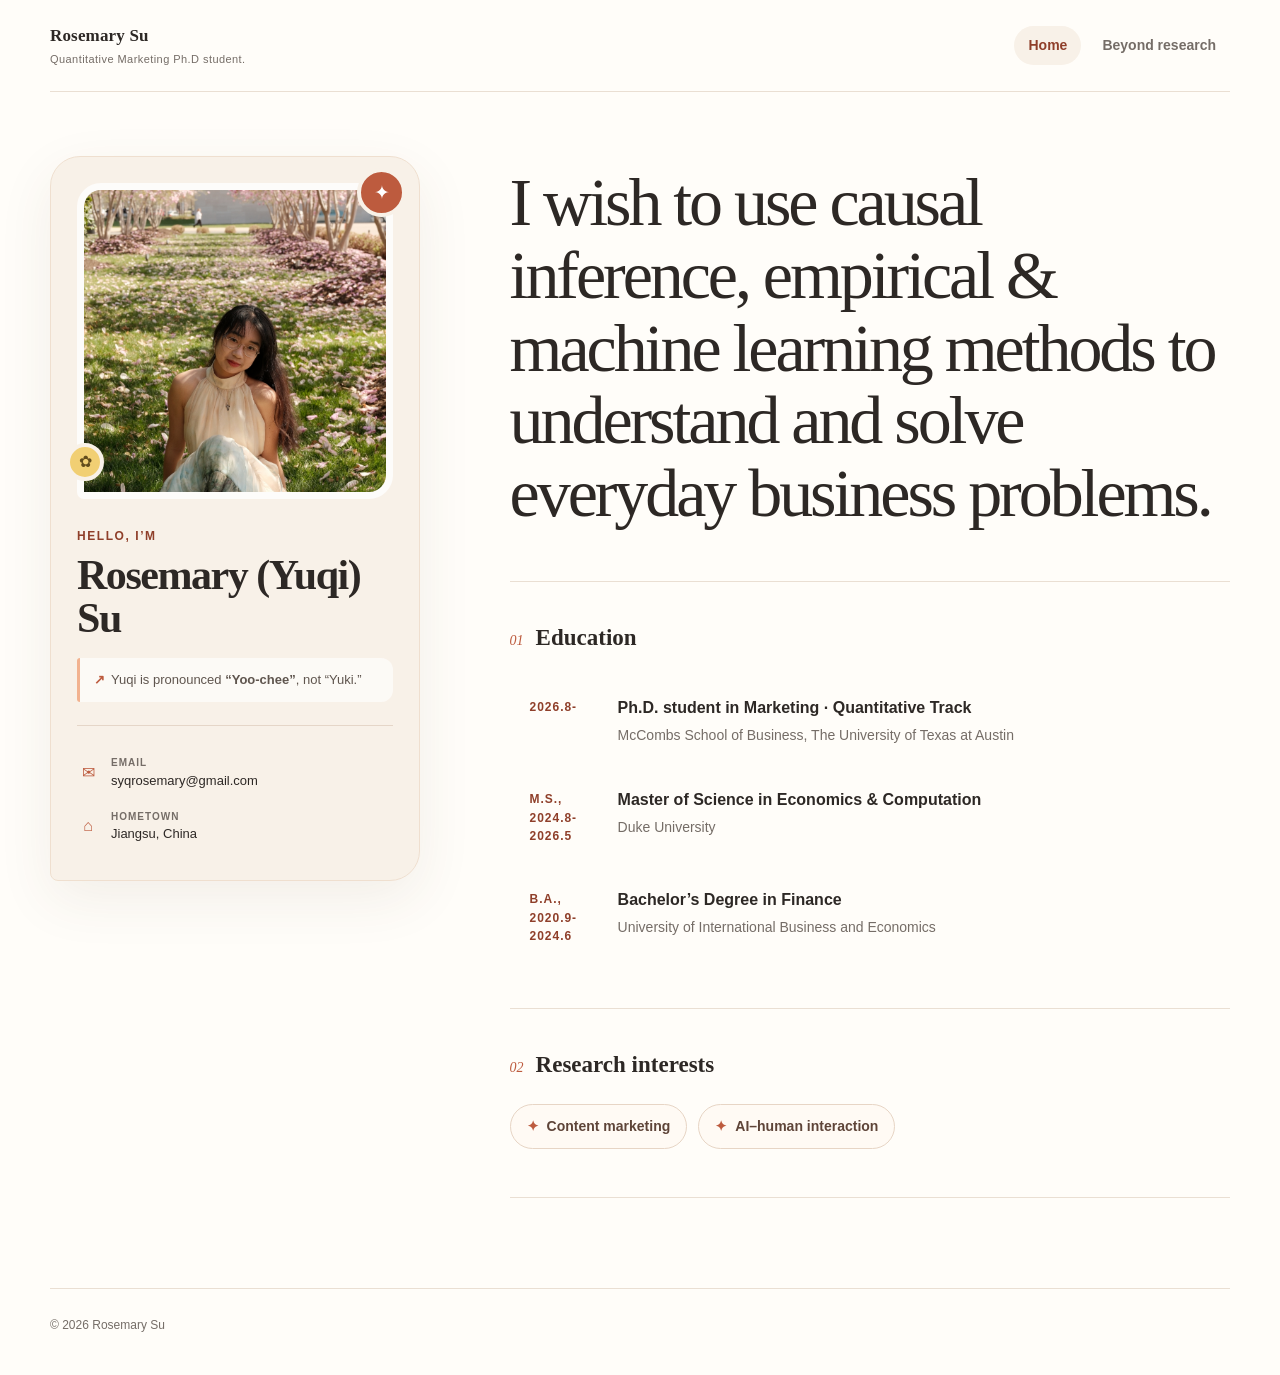
==== commit 0ad7efe7: "Deploy from rosemary_website@de56d2b" ====
--- a/index.html
+++ b/index.html
@@ -1 +1 @@
-<!DOCTYPE html><html lang="en"><head><meta charSet="utf-8"/><meta name="viewport" content="width=device-width, initial-scale=1"/><link rel="preload" as="image" href="/rosemary-avatar.jpg"/><link rel="stylesheet" href="/_next/static/chunks/12zc2r0gqsm2~.css" data-precedence="next"/><link rel="preload" as="script" fetchPriority="low" href="/_next/static/chunks/0cex5wsp4eehq.js"/><script src="/_next/static/chunks/159a0hv_pbomc.js" async=""></script><script src="/_next/static/chunks/0jeponcfl-hrd.js" async=""></script><script src="/_next/static/chunks/17is7py1qu.mk.js" async=""></script><script src="/_next/static/chunks/turbopack-0r-oekiof_f9k.js" async=""></script><script src="/_next/static/chunks/12zbrbrxakma2.js" async=""></script><script src="/_next/static/chunks/17f2ht9wo-phb.js" async=""></script><script src="/_next/static/chunks/0n7gz84jmsrn1.js" async=""></script><script src="/_next/static/chunks/0bf2q1tfi-smo.js" async=""></script><title>Rosemary (Yuqi) Su</title><meta name="description" content="Rosemary (Yuqi) Su is a quantitative marketing Ph.D. student studying content marketing and AI–human interaction."/><meta property="og:title" content="Rosemary (Yuqi) Su"/><meta property="og:description" content="Quantitative Marketing · Content · AI &amp; People"/><meta property="og:url" content="https://rosemarysu.github.io/"/><meta property="og:site_name" content="Rosemary (Yuqi) Su"/><meta property="og:image" content="https://rosemarysu.github.io/og.jpg"/><meta property="og:image:width" content="1200"/><meta property="og:image:height" content="630"/><meta property="og:type" content="website"/><meta name="twitter:card" content="summary_large_image"/><meta name="twitter:title" content="Rosemary (Yuqi) Su"/><meta name="twitter:description" content="Quantitative Marketing · Content · AI &amp; People"/><meta name="twitter:image" content="https://rosemarysu.github.io/og.jpg"/><script src="/_next/static/chunks/03~yq9q893hmn.js" noModule=""></script></head><body><div hidden=""><!--$--><!--/$--></div><main><header class="site-header"><a class="brand" aria-label="Rosemary Su, home" href="/"><span><strong>Rosemary Su</strong><small>Quantitative Marketing Ph.D.</small></span></a><nav aria-label="Primary navigation"><a class="nav-link active" href="/">Home</a><a class="nav-link" href="/beyond/">Beyond research</a></nav></header><section class="home-shell"><aside class="profile-card" aria-label="Profile"><div class="avatar-wrap"><span class="avatar-spark spark-one" aria-hidden="true">✦</span><span class="avatar-spark spark-two" aria-hidden="true">✿</span><img alt="Portrait of Rosemary Su" width="440" height="440" decoding="async" data-nimg="1" class="avatar" style="color:transparent" src="/rosemary-avatar.jpg"/></div><p class="eyebrow">Hello, I’m</p><h1 style="font-size:clamp(34px, 3.5vw, 42px)"><span style="display:inline-block;color:inherit;font-style:normal;font-weight:inherit;white-space:nowrap">Rosemary (Yuqi)</span> <!-- -->Su</h1><p class="pronunciation"><span aria-hidden="true">↗</span>Yuqi is pronounced <strong>“Yoo-chee”</strong>, not “Yuki.”</p><div class="profile-details"><a href="mailto:syqrosemary@gmail.com"><span aria-hidden="true">✉</span><span><small>Email</small>syqrosemary@gmail.com</span></a><p><span aria-hidden="true">⌂</span><span><small>Hometown</small>Jiangsu, China</span></p></div></aside><div class="home-content"><div class="intro-block"><h2>I wish to use causal inference, empirical &amp; machine learning methods to understand and solve everyday business problems.</h2></div><section class="content-section" aria-labelledby="education-title"><div class="section-heading"><p class="section-number">01</p><h3 id="education-title">Education</h3></div><div class="education-list"><article class="education-item"><p class="degree-tag">2026.8-</p><div><h4>Ph.D. student in Marketing · Quantitative Track</h4><p>McCombs School of Business, The University of Texas at Austin</p></div></article><article class="education-item"><p class="degree-tag">M.S., 2024.8-2026.5</p><div><h4>Master of Science in Economics &amp; Computation</h4><p>Duke University</p></div></article><article class="education-item"><p class="degree-tag">B.A., 2020.9-2024.6</p><div><h4>Bachelor’s Degree in Finance</h4><p>University of International Business and Economics</p></div></article></div></section><section class="content-section research-section" aria-labelledby="research-title"><div class="section-heading"><p class="section-number">02</p><h3 id="research-title">Research interests</h3></div><div class="interest-row"><span>Content marketing</span><span>AI–human interaction</span></div></section></div></section><footer><p>© <!-- -->2026<!-- --> Rosemary Su</p></footer></main><!--$--><!--/$--><script src="/_next/static/chunks/0cex5wsp4eehq.js" id="_R_" async=""></script><script>(self.__next_f=self.__next_f||[]).push([0])</script><script>self.__next_f.push([1,"1:\"$Sreact.fragment\"\n2:I[11968,[\"/_next/static/chunks/12zbrbrxakma2.js\",\"/_next/static/chunks/17f2ht9wo-phb.js\",\"/_next/static/chunks/0n7gz84jmsrn1.js\"],\"default\"]\n3:I[87804,[\"/_next/static/chunks/12zbrbrxakma2.js\",\"/_next/static/chunks/17f2ht9wo-phb.js\",\"/_next/static/chunks/0n7gz84jmsrn1.js\"],\"default\"]\n4:I[67295,[\"/_next/static/chunks/12zbrbrxakma2.js\",\"/_next/static/chunks/17f2ht9wo-phb.js\",\"/_next/static/chunks/0n7gz84jmsrn1.js\",\"/_next/static/chunks/0bf2q1tfi-smo.js\"],\"\"]\n5:I[83793,[\"/_next/static/chunks/12zbrbrxakma2.js\",\"/_next/static/chunks/17f2ht9wo-phb.js\",\"/_next/static/chunks/0n7gz84jmsrn1.js\",\"/_next/static/chunks/0bf2q1tfi-smo.js\"],\"Image\"]\nf:I[21480,[\"/_next/static/chunks/12zbrbrxakma2.js\",\"/_next/static/chunks/17f2ht9wo-phb.js\",\"/_next/static/chunks/0n7gz84jmsrn1.js\"],\"default\",1]\n:HL[\"/_next/static/chunks/12zc2r0gqsm2~.css\",\"style\"]\n"])</script><script>self.__next_f.push([1,"0:{\"P\":null,\"c\":[\"\",\"\"],\"q\":\"\",\"i\":false,\"f\":[[[\"\",{\"children\":[\"__PAGE__\",{}]},\"$undefined\",\"$undefined\",16],[[\"$\",\"$1\",\"c\",{\"children\":[[[\"$\",\"link\",\"0\",{\"rel\":\"stylesheet\",\"href\":\"/_next/static/chunks/12zc2r0gqsm2~.css\",\"precedence\":\"next\",\"crossOrigin\":\"$undefined\",\"nonce\":\"$undefined\"}],[\"$\",\"script\",\"script-0\",{\"src\":\"/_next/static/chunks/12zbrbrxakma2.js\",\"async\":true,\"nonce\":\"$undefined\"}],[\"$\",\"script\",\"script-1\",{\"src\":\"/_next/static/chunks/17f2ht9wo-phb.js\",\"async\":true,\"nonce\":\"$undefined\"}],[\"$\",\"script\",\"script-2\",{\"src\":\"/_next/static/chunks/0n7gz84jmsrn1.js\",\"async\":true,\"nonce\":\"$undefined\"}]],[\"$\",\"html\",null,{\"lang\":\"en\",\"children\":[\"$\",\"body\",null,{\"children\":[\"$\",\"$L2\",null,{\"parallelRouterKey\":\"children\",\"error\":\"$undefined\",\"errorStyles\":\"$undefined\",\"errorScripts\":\"$undefined\",\"template\":[\"$\",\"$L3\",null,{}],\"templateStyles\":\"$undefined\",\"templateScripts\":\"$undefined\",\"notFound\":[[[\"$\",\"title\",null,{\"children\":\"404: This page could not be found.\"}],[\"$\",\"div\",null,{\"style\":{\"fontFamily\":\"system-ui,\\\"Segoe UI\\\",Roboto,Helvetica,Arial,sans-serif,\\\"Apple Color Emoji\\\",\\\"Segoe UI Emoji\\\"\",\"height\":\"100vh\",\"textAlign\":\"center\",\"display\":\"flex\",\"flexDirection\":\"column\",\"alignItems\":\"center\",\"justifyContent\":\"center\"},\"children\":[\"$\",\"div\",null,{\"children\":[[\"$\",\"style\",null,{\"dangerouslySetInnerHTML\":{\"__html\":\"body{color:#000;background:#fff;margin:0}.next-error-h1{border-right:1px solid rgba(0,0,0,.3)}@media (prefers-color-scheme:dark){body{color:#fff;background:#000}.next-error-h1{border-right:1px solid rgba(255,255,255,.3)}}\"}}],[\"$\",\"h1\",null,{\"className\":\"next-error-h1\",\"style\":{\"display\":\"inline-block\",\"margin\":\"0 20px 0 0\",\"padding\":\"0 23px 0 0\",\"fontSize\":24,\"fontWeight\":500,\"verticalAlign\":\"top\",\"lineHeight\":\"49px\"},\"children\":404}],[\"$\",\"div\",null,{\"style\":{\"display\":\"inline-block\"},\"children\":[\"$\",\"h2\",null,{\"style\":{\"fontSize\":14,\"fontWeight\":400,\"lineHeight\":\"49px\",\"margin\":0},\"children\":\"This page could not be found.\"}]}]]}]}]],[]],\"forbidden\":\"$undefined\",\"unauthorized\":\"$undefined\"}]}]}]]}],{\"children\":[[\"$\",\"$1\",\"c\",{\"children\":[[\"$\",\"main\",null,{\"children\":[[\"$\",\"header\",null,{\"className\":\"site-header\",\"children\":[[\"$\",\"$L4\",null,{\"className\":\"brand\",\"href\":\"/\",\"aria-label\":\"Rosemary Su, home\",\"children\":[\"$\",\"span\",null,{\"children\":[[\"$\",\"strong\",null,{\"children\":\"Rosemary Su\"}],[\"$\",\"small\",null,{\"children\":\"Quantitative Marketing Ph.D.\"}]]}]}],[\"$\",\"nav\",null,{\"aria-label\":\"Primary navigation\",\"children\":[[\"$\",\"$L4\",null,{\"className\":\"nav-link active\",\"href\":\"/\",\"children\":\"Home\"}],[\"$\",\"$L4\",null,{\"className\":\"nav-link\",\"href\":\"/beyond\",\"children\":\"Beyond research\"}]]}]]}],[\"$\",\"section\",null,{\"className\":\"home-shell\",\"children\":[[\"$\",\"aside\",null,{\"className\":\"profile-card\",\"aria-label\":\"Profile\",\"children\":[[\"$\",\"div\",null,{\"className\":\"avatar-wrap\",\"children\":[[\"$\",\"span\",null,{\"className\":\"avatar-spark spark-one\",\"aria-hidden\":\"true\",\"children\":\"✦\"}],[\"$\",\"span\",null,{\"className\":\"avatar-spark spark-two\",\"aria-hidden\":\"true\",\"children\":\"✿\"}],[\"$\",\"$L5\",null,{\"className\":\"avatar\",\"src\":\"/rosemary-avatar.jpg\",\"alt\":\"Portrait of Rosemary Su\",\"width\":440,\"height\":440,\"priority\":true}]]}],[\"$\",\"p\",null,{\"className\":\"eyebrow\",\"children\":\"Hello, I’m\"}],[\"$\",\"h1\",null,{\"style\":{\"fontSize\":\"clamp(34px, 3.5vw, 42px)\"},\"children\":[[\"$\",\"span\",null,{\"style\":{\"display\":\"inline-block\",\"color\":\"inherit\",\"fontStyle\":\"normal\",\"fontWeight\":\"inherit\",\"whiteSpace\":\"nowrap\"},\"children\":\"Rosemary (Yuqi)\"}],\" \",\"Su\"]}],[\"$\",\"p\",null,{\"className\":\"pronunciation\",\"children\":[[\"$\",\"span\",null,{\"aria-hidden\":\"true\",\"children\":\"↗\"}],\"Yuqi is pronounced \",[\"$\",\"strong\",null,{\"children\":\"“Yoo-chee”\"}],\", not “Yuki.”\"]}],[\"$\",\"div\",null,{\"className\":\"profile-details\",\"children\":[[\"$\",\"a\",null,{\"href\":\"mailto:syqrosemary@gmail.com\",\"children\":[[\"$\",\"span\",null,{\"aria-hidden\":\"true\",\"children\":\"✉\"}],[\"$\",\"span\",null,{\"children\":[[\"$\",\"small\",null,{\"children\":\"Email\"}],\"syqrosemary@gmail.com\"]}]]}],[\"$\",\"p\",null,{\"children\":[[\"$\",\"span\",null,{\"aria-hidden\":\"true\",\"children\":\"⌂\"}],[\"$\",\"span\",null,{\"children\":[[\"$\",\"small\",null,{\"children\":\"Hometown\"}],\"Jiangsu, China\"]}]]}]]}]]}],[\"$\",\"div\",null,{\"className\":\"home-content\",\"children\":[[\"$\",\"div\",null,{\"className\":\"intro-block\",\"children\":[\"$\",\"h2\",null,{\"children\":\"I wish to use causal inference, empirical \u0026 machine learning methods to understand and solve everyday business problems.\"}]}],[\"$\",\"section\",null,{\"className\":\"content-section\",\"aria-labelledby\":\"education-title\",\"children\":[[\"$\",\"div\",null,{\"className\":\"section-heading\",\"children\":[[\"$\",\"p\",null,{\"className\":\"section-number\",\"children\":\"01\"}],[\"$\",\"h3\",null,{\"id\":\"education-title\",\"children\":\"Education\"}]]}],[\"$\",\"div\",null,{\"className\":\"education-list\",\"children\":[[\"$\",\"article\",\"Ph.D. student in Marketing · Quantitative Track\",{\"className\":\"education-item\",\"children\":[\"$L6\",\"$L7\"]}],\"$L8\",\"$L9\"]}]]}],\"$La\"]}]]}],\"$Lb\"]}],[\"$Lc\"],\"$Ld\"]}],{},null,false,null]},null,false,null],\"$Le\",false]],\"m\":\"$undefined\",\"G\":[\"$f\",[\"$L10\"]],\"S\":true,\"h\":null,\"s\":\"$undefined\",\"l\":\"$undefined\",\"p\":\"$undefined\",\"d\":\"$undefined\",\"b\":\"5fI9VUy4Z84Keil2xmpQ8\"}\n"])</script><script>self.__next_f.push([1,"11:I[77916,[\"/_next/static/chunks/12zbrbrxakma2.js\",\"/_next/static/chunks/17f2ht9wo-phb.js\",\"/_next/static/chunks/0n7gz84jmsrn1.js\"],\"OutletBoundary\"]\n12:\"$Sreact.suspense\"\n14:I[77916,[\"/_next/static/chunks/12zbrbrxakma2.js\",\"/_next/static/chunks/17f2ht9wo-phb.js\",\"/_next/static/chunks/0n7gz84jmsrn1.js\"],\"ViewportBoundary\"]\n16:I[77916,[\"/_next/static/chunks/12zbrbrxakma2.js\",\"/_next/static/chunks/17f2ht9wo-phb.js\",\"/_next/static/chunks/0n7gz84jmsrn1.js\"],\"MetadataBoundary\"]\n6:[\"$\",\"p\",null,{\"className\":\"degree-tag\",\"children\":\"2026.8-\"}]\n7:[\"$\",\"div\",null,{\"children\":[[\"$\",\"h4\",null,{\"children\":\"Ph.D. student in Marketing · Quantitative Track\"}],[\"$\",\"p\",null,{\"children\":\"McCombs School of Business, The University of Texas at Austin\"}]]}]\n8:[\"$\",\"article\",\"Master of Science in Economics \u0026 Computation\",{\"className\":\"education-item\",\"children\":[[\"$\",\"p\",null,{\"className\":\"degree-tag\",\"children\":\"M.S., 2024.8-2026.5\"}],[\"$\",\"div\",null,{\"children\":[[\"$\",\"h4\",null,{\"children\":\"Master of Science in Economics \u0026 Computation\"}],[\"$\",\"p\",null,{\"children\":\"Duke University\"}]]}]]}]\n9:[\"$\",\"article\",\"Bachelor’s Degree in Finance\",{\"className\":\"education-item\",\"children\":[[\"$\",\"p\",null,{\"className\":\"degree-tag\",\"children\":\"B.A., 2020.9-2024.6\"}],[\"$\",\"div\",null,{\"children\":[[\"$\",\"h4\",null,{\"children\":\"Bachelor’s Degree in Finance\"}],[\"$\",\"p\",null,{\"children\":\"University of International Business and Economics\"}]]}]]}]\na:[\"$\",\"section\",null,{\"className\":\"content-section research-section\",\"aria-labelledby\":\"research-title\",\"children\":[[\"$\",\"div\",null,{\"className\":\"section-heading\",\"children\":[[\"$\",\"p\",null,{\"className\":\"section-number\",\"children\":\"02\"}],[\"$\",\"h3\",null,{\"id\":\"research-title\",\"children\":\"Research interests\"}]]}],[\"$\",\"div\",null,{\"className\":\"interest-row\",\"children\":[[\"$\",\"span\",null,{\"children\":\"Content marketing\"}],[\"$\",\"span\",null,{\"children\":\"AI–human interaction\"}]]}]]}]\nb:[\"$\",\"footer\",null,{\"children\":[\"$\",\"p\",null,{\"children\":[\"© \",2026,\" Rosemary Su\"]}]}]\nc:[\"$\",\"script\",\"script-0\",{\"src\":\"/_next/static/chunks/0bf2q1tfi-smo.js\",\"async\":true,\"nonce\":\"$undefined\"}]\nd:[\"$\",\"$L11\",null,{\"children\":[\"$\",\"$12\",null,{\"name\":\"Next.MetadataOutlet\",\"children\":\"$@13\"}]}]\ne:[\"$\",\"$1\",\"h\",{\"children\":[null,[\"$\",\"$L14\",null,{\"children\":\"$L15\"}],[\"$\",\"div\",null,{\"hidden\":true,\"children\":[\"$\",\"$L16\",null,{\"children\":[\"$\",\"$12\",null,{\"name\":\"Next.Metadata\",\"children\":\"$L17\"}]}]}],null]}]\n10:[\"$\",\"link\",\"0\",{\"rel\":\"stylesheet\",\"href\":\"/_next/static/chunks/12zc2r0gqsm2~.css\",\"precedence\":\"next\",\"crossOrigin\":\"$undefined\",\"nonce\":\"$undefined\"}]\n"])</script><script>self.__next_f.push([1,"15:[[\"$\",\"meta\",\"0\",{\"charSet\":\"utf-8\"}],[\"$\",\"meta\",\"1\",{\"name\":\"viewport\",\"content\":\"width=device-width, initial-scale=1\"}]]\n"])</script><script>self.__next_f.push([1,"13:null\n17:[[\"$\",\"title\",\"0\",{\"children\":\"Rosemary (Yuqi) Su\"}],[\"$\",\"meta\",\"1\",{\"name\":\"description\",\"content\":\"Rosemary (Yuqi) Su is a quantitative marketing Ph.D. student studying content marketing and AI–human interaction.\"}],[\"$\",\"meta\",\"2\",{\"property\":\"og:title\",\"content\":\"Rosemary (Yuqi) Su\"}],[\"$\",\"meta\",\"3\",{\"property\":\"og:description\",\"content\":\"Quantitative Marketing · Content · AI \u0026 People\"}],[\"$\",\"meta\",\"4\",{\"property\":\"og:url\",\"content\":\"https://rosemarysu.github.io/\"}],[\"$\",\"meta\",\"5\",{\"property\":\"og:site_name\",\"content\":\"Rosemary (Yuqi) Su\"}],[\"$\",\"meta\",\"6\",{\"property\":\"og:image\",\"content\":\"https://rosemarysu.github.io/og.jpg\"}],[\"$\",\"meta\",\"7\",{\"property\":\"og:image:width\",\"content\":\"1200\"}],[\"$\",\"meta\",\"8\",{\"property\":\"og:image:height\",\"content\":\"630\"}],[\"$\",\"meta\",\"9\",{\"property\":\"og:type\",\"content\":\"website\"}],[\"$\",\"meta\",\"10\",{\"name\":\"twitter:card\",\"content\":\"summary_large_image\"}],[\"$\",\"meta\",\"11\",{\"name\":\"twitter:title\",\"content\":\"Rosemary (Yuqi) Su\"}],[\"$\",\"meta\",\"12\",{\"name\":\"twitter:description\",\"content\":\"Quantitative Marketing · Content · AI \u0026 People\"}],[\"$\",\"meta\",\"13\",{\"name\":\"twitter:image\",\"content\":\"https://rosemarysu.github.io/og.jpg\"}]]\n"])</script></body></html>+<!DOCTYPE html><html lang="en"><head><meta charSet="utf-8"/><meta name="viewport" content="width=device-width, initial-scale=1"/><link rel="preload" as="image" href="/rosemary-avatar.jpg"/><link rel="stylesheet" href="/_next/static/chunks/12zc2r0gqsm2~.css" data-precedence="next"/><link rel="preload" as="script" fetchPriority="low" href="/_next/static/chunks/0cex5wsp4eehq.js"/><script src="/_next/static/chunks/159a0hv_pbomc.js" async=""></script><script src="/_next/static/chunks/0jeponcfl-hrd.js" async=""></script><script src="/_next/static/chunks/17is7py1qu.mk.js" async=""></script><script src="/_next/static/chunks/turbopack-0r-oekiof_f9k.js" async=""></script><script src="/_next/static/chunks/12zbrbrxakma2.js" async=""></script><script src="/_next/static/chunks/17f2ht9wo-phb.js" async=""></script><script src="/_next/static/chunks/0n7gz84jmsrn1.js" async=""></script><script src="/_next/static/chunks/0bf2q1tfi-smo.js" async=""></script><title>Rosemary (Yuqi) Su</title><meta name="description" content="Rosemary (Yuqi) Su is a quantitative marketing Ph.D. student studying content marketing and AI–human interaction."/><meta property="og:title" content="Rosemary (Yuqi) Su"/><meta property="og:description" content="Quantitative Marketing · Content · AI &amp; People"/><meta property="og:url" content="https://rosemarysu.github.io/"/><meta property="og:site_name" content="Rosemary (Yuqi) Su"/><meta property="og:image" content="https://rosemarysu.github.io/og.jpg"/><meta property="og:image:width" content="1200"/><meta property="og:image:height" content="630"/><meta property="og:type" content="website"/><meta name="twitter:card" content="summary_large_image"/><meta name="twitter:title" content="Rosemary (Yuqi) Su"/><meta name="twitter:description" content="Quantitative Marketing · Content · AI &amp; People"/><meta name="twitter:image" content="https://rosemarysu.github.io/og.jpg"/><script src="/_next/static/chunks/03~yq9q893hmn.js" noModule=""></script></head><body><div hidden=""><!--$--><!--/$--></div><main><header class="site-header"><a class="brand" aria-label="Rosemary Su, home" href="/"><span><strong>Rosemary Su</strong><small>Quantitative Marketing Ph.D student.</small></span></a><nav aria-label="Primary navigation"><a class="nav-link active" href="/">Home</a><a class="nav-link" href="/beyond/">Beyond research</a></nav></header><section class="home-shell"><aside class="profile-card" aria-label="Profile"><div class="avatar-wrap"><span class="avatar-spark spark-one" aria-hidden="true">✦</span><span class="avatar-spark spark-two" aria-hidden="true">✿</span><img alt="Portrait of Rosemary Su" width="440" height="440" decoding="async" data-nimg="1" class="avatar" style="color:transparent" src="/rosemary-avatar.jpg"/></div><p class="eyebrow">Hello, I’m</p><h1 style="font-size:clamp(34px, 3.5vw, 42px)"><span style="display:inline-block;color:inherit;font-style:normal;font-weight:inherit;white-space:nowrap">Rosemary (Yuqi)</span> <!-- -->Su</h1><p class="pronunciation"><span aria-hidden="true">↗</span>Yuqi is pronounced <strong>“Yoo-chee”</strong>, not “Yuki.”</p><div class="profile-details"><a href="mailto:syqrosemary@gmail.com"><span aria-hidden="true">✉</span><span><small>Email</small>syqrosemary@gmail.com</span></a><p><span aria-hidden="true">⌂</span><span><small>Hometown</small>Jiangsu, China</span></p></div></aside><div class="home-content"><div class="intro-block"><h2>I wish to use causal inference, empirical &amp; machine learning methods to understand and solve everyday business problems.</h2></div><section class="content-section" aria-labelledby="education-title"><div class="section-heading"><p class="section-number">01</p><h3 id="education-title">Education</h3></div><div class="education-list"><article class="education-item"><p class="degree-tag">2026.8-</p><div><h4>Ph.D. student in Marketing · Quantitative Track</h4><p>McCombs School of Business, The University of Texas at Austin</p></div></article><article class="education-item"><p class="degree-tag">M.S., 2024.8-2026.5</p><div><h4>Master of Science in Economics &amp; Computation</h4><p>Duke University</p></div></article><article class="education-item"><p class="degree-tag">B.A., 2020.9-2024.6</p><div><h4>Bachelor’s Degree in Finance</h4><p>University of International Business and Economics</p></div></article></div></section><section class="content-section research-section" aria-labelledby="research-title"><div class="section-heading"><p class="section-number">02</p><h3 id="research-title">Research interests</h3></div><div class="interest-row"><span>Content marketing</span><span>AI–human interaction</span></div></section></div></section><footer><p>© <!-- -->2026<!-- --> Rosemary Su</p></footer></main><!--$--><!--/$--><script src="/_next/static/chunks/0cex5wsp4eehq.js" id="_R_" async=""></script><script>(self.__next_f=self.__next_f||[]).push([0])</script><script>self.__next_f.push([1,"1:\"$Sreact.fragment\"\n2:I[11968,[\"/_next/static/chunks/12zbrbrxakma2.js\",\"/_next/static/chunks/17f2ht9wo-phb.js\",\"/_next/static/chunks/0n7gz84jmsrn1.js\"],\"default\"]\n3:I[87804,[\"/_next/static/chunks/12zbrbrxakma2.js\",\"/_next/static/chunks/17f2ht9wo-phb.js\",\"/_next/static/chunks/0n7gz84jmsrn1.js\"],\"default\"]\n4:I[67295,[\"/_next/static/chunks/12zbrbrxakma2.js\",\"/_next/static/chunks/17f2ht9wo-phb.js\",\"/_next/static/chunks/0n7gz84jmsrn1.js\",\"/_next/static/chunks/0bf2q1tfi-smo.js\"],\"\"]\n5:I[83793,[\"/_next/static/chunks/12zbrbrxakma2.js\",\"/_next/static/chunks/17f2ht9wo-phb.js\",\"/_next/static/chunks/0n7gz84jmsrn1.js\",\"/_next/static/chunks/0bf2q1tfi-smo.js\"],\"Image\"]\nf:I[21480,[\"/_next/static/chunks/12zbrbrxakma2.js\",\"/_next/static/chunks/17f2ht9wo-phb.js\",\"/_next/static/chunks/0n7gz84jmsrn1.js\"],\"default\",1]\n:HL[\"/_next/static/chunks/12zc2r0gqsm2~.css\",\"style\"]\n"])</script><script>self.__next_f.push([1,"0:{\"P\":null,\"c\":[\"\",\"\"],\"q\":\"\",\"i\":false,\"f\":[[[\"\",{\"children\":[\"__PAGE__\",{}]},\"$undefined\",\"$undefined\",16],[[\"$\",\"$1\",\"c\",{\"children\":[[[\"$\",\"link\",\"0\",{\"rel\":\"stylesheet\",\"href\":\"/_next/static/chunks/12zc2r0gqsm2~.css\",\"precedence\":\"next\",\"crossOrigin\":\"$undefined\",\"nonce\":\"$undefined\"}],[\"$\",\"script\",\"script-0\",{\"src\":\"/_next/static/chunks/12zbrbrxakma2.js\",\"async\":true,\"nonce\":\"$undefined\"}],[\"$\",\"script\",\"script-1\",{\"src\":\"/_next/static/chunks/17f2ht9wo-phb.js\",\"async\":true,\"nonce\":\"$undefined\"}],[\"$\",\"script\",\"script-2\",{\"src\":\"/_next/static/chunks/0n7gz84jmsrn1.js\",\"async\":true,\"nonce\":\"$undefined\"}]],[\"$\",\"html\",null,{\"lang\":\"en\",\"children\":[\"$\",\"body\",null,{\"children\":[\"$\",\"$L2\",null,{\"parallelRouterKey\":\"children\",\"error\":\"$undefined\",\"errorStyles\":\"$undefined\",\"errorScripts\":\"$undefined\",\"template\":[\"$\",\"$L3\",null,{}],\"templateStyles\":\"$undefined\",\"templateScripts\":\"$undefined\",\"notFound\":[[[\"$\",\"title\",null,{\"children\":\"404: This page could not be found.\"}],[\"$\",\"div\",null,{\"style\":{\"fontFamily\":\"system-ui,\\\"Segoe UI\\\",Roboto,Helvetica,Arial,sans-serif,\\\"Apple Color Emoji\\\",\\\"Segoe UI Emoji\\\"\",\"height\":\"100vh\",\"textAlign\":\"center\",\"display\":\"flex\",\"flexDirection\":\"column\",\"alignItems\":\"center\",\"justifyContent\":\"center\"},\"children\":[\"$\",\"div\",null,{\"children\":[[\"$\",\"style\",null,{\"dangerouslySetInnerHTML\":{\"__html\":\"body{color:#000;background:#fff;margin:0}.next-error-h1{border-right:1px solid rgba(0,0,0,.3)}@media (prefers-color-scheme:dark){body{color:#fff;background:#000}.next-error-h1{border-right:1px solid rgba(255,255,255,.3)}}\"}}],[\"$\",\"h1\",null,{\"className\":\"next-error-h1\",\"style\":{\"display\":\"inline-block\",\"margin\":\"0 20px 0 0\",\"padding\":\"0 23px 0 0\",\"fontSize\":24,\"fontWeight\":500,\"verticalAlign\":\"top\",\"lineHeight\":\"49px\"},\"children\":404}],[\"$\",\"div\",null,{\"style\":{\"display\":\"inline-block\"},\"children\":[\"$\",\"h2\",null,{\"style\":{\"fontSize\":14,\"fontWeight\":400,\"lineHeight\":\"49px\",\"margin\":0},\"children\":\"This page could not be found.\"}]}]]}]}]],[]],\"forbidden\":\"$undefined\",\"unauthorized\":\"$undefined\"}]}]}]]}],{\"children\":[[\"$\",\"$1\",\"c\",{\"children\":[[\"$\",\"main\",null,{\"children\":[[\"$\",\"header\",null,{\"className\":\"site-header\",\"children\":[[\"$\",\"$L4\",null,{\"className\":\"brand\",\"href\":\"/\",\"aria-label\":\"Rosemary Su, home\",\"children\":[\"$\",\"span\",null,{\"children\":[[\"$\",\"strong\",null,{\"children\":\"Rosemary Su\"}],[\"$\",\"small\",null,{\"children\":\"Quantitative Marketing Ph.D student.\"}]]}]}],[\"$\",\"nav\",null,{\"aria-label\":\"Primary navigation\",\"children\":[[\"$\",\"$L4\",null,{\"className\":\"nav-link active\",\"href\":\"/\",\"children\":\"Home\"}],[\"$\",\"$L4\",null,{\"className\":\"nav-link\",\"href\":\"/beyond\",\"children\":\"Beyond research\"}]]}]]}],[\"$\",\"section\",null,{\"className\":\"home-shell\",\"children\":[[\"$\",\"aside\",null,{\"className\":\"profile-card\",\"aria-label\":\"Profile\",\"children\":[[\"$\",\"div\",null,{\"className\":\"avatar-wrap\",\"children\":[[\"$\",\"span\",null,{\"className\":\"avatar-spark spark-one\",\"aria-hidden\":\"true\",\"children\":\"✦\"}],[\"$\",\"span\",null,{\"className\":\"avatar-spark spark-two\",\"aria-hidden\":\"true\",\"children\":\"✿\"}],[\"$\",\"$L5\",null,{\"className\":\"avatar\",\"src\":\"/rosemary-avatar.jpg\",\"alt\":\"Portrait of Rosemary Su\",\"width\":440,\"height\":440,\"priority\":true}]]}],[\"$\",\"p\",null,{\"className\":\"eyebrow\",\"children\":\"Hello, I’m\"}],[\"$\",\"h1\",null,{\"style\":{\"fontSize\":\"clamp(34px, 3.5vw, 42px)\"},\"children\":[[\"$\",\"span\",null,{\"style\":{\"display\":\"inline-block\",\"color\":\"inherit\",\"fontStyle\":\"normal\",\"fontWeight\":\"inherit\",\"whiteSpace\":\"nowrap\"},\"children\":\"Rosemary (Yuqi)\"}],\" \",\"Su\"]}],[\"$\",\"p\",null,{\"className\":\"pronunciation\",\"children\":[[\"$\",\"span\",null,{\"aria-hidden\":\"true\",\"children\":\"↗\"}],\"Yuqi is pronounced \",[\"$\",\"strong\",null,{\"children\":\"“Yoo-chee”\"}],\", not “Yuki.”\"]}],[\"$\",\"div\",null,{\"className\":\"profile-details\",\"children\":[[\"$\",\"a\",null,{\"href\":\"mailto:syqrosemary@gmail.com\",\"children\":[[\"$\",\"span\",null,{\"aria-hidden\":\"true\",\"children\":\"✉\"}],[\"$\",\"span\",null,{\"children\":[[\"$\",\"small\",null,{\"children\":\"Email\"}],\"syqrosemary@gmail.com\"]}]]}],[\"$\",\"p\",null,{\"children\":[[\"$\",\"span\",null,{\"aria-hidden\":\"true\",\"children\":\"⌂\"}],[\"$\",\"span\",null,{\"children\":[[\"$\",\"small\",null,{\"children\":\"Hometown\"}],\"Jiangsu, China\"]}]]}]]}]]}],[\"$\",\"div\",null,{\"className\":\"home-content\",\"children\":[[\"$\",\"div\",null,{\"className\":\"intro-block\",\"children\":[\"$\",\"h2\",null,{\"children\":\"I wish to use causal inference, empirical \u0026 machine learning methods to understand and solve everyday business problems.\"}]}],[\"$\",\"section\",null,{\"className\":\"content-section\",\"aria-labelledby\":\"education-title\",\"children\":[[\"$\",\"div\",null,{\"className\":\"section-heading\",\"children\":[[\"$\",\"p\",null,{\"className\":\"section-number\",\"children\":\"01\"}],[\"$\",\"h3\",null,{\"id\":\"education-title\",\"children\":\"Education\"}]]}],[\"$\",\"div\",null,{\"className\":\"education-list\",\"children\":[[\"$\",\"article\",\"Ph.D. student in Marketing · Quantitative Track\",{\"className\":\"education-item\",\"children\":[\"$L6\",\"$L7\"]}],\"$L8\",\"$L9\"]}]]}],\"$La\"]}]]}],\"$Lb\"]}],[\"$Lc\"],\"$Ld\"]}],{},null,false,null]},null,false,null],\"$Le\",false]],\"m\":\"$undefined\",\"G\":[\"$f\",[\"$L10\"]],\"S\":true,\"h\":null,\"s\":\"$undefined\",\"l\":\"$undefined\",\"p\":\"$undefined\",\"d\":\"$undefined\",\"b\":\"vjTcJKYbYG0qMRtoSJn51\"}\n"])</script><script>self.__next_f.push([1,"11:I[77916,[\"/_next/static/chunks/12zbrbrxakma2.js\",\"/_next/static/chunks/17f2ht9wo-phb.js\",\"/_next/static/chunks/0n7gz84jmsrn1.js\"],\"OutletBoundary\"]\n12:\"$Sreact.suspense\"\n14:I[77916,[\"/_next/static/chunks/12zbrbrxakma2.js\",\"/_next/static/chunks/17f2ht9wo-phb.js\",\"/_next/static/chunks/0n7gz84jmsrn1.js\"],\"ViewportBoundary\"]\n16:I[77916,[\"/_next/static/chunks/12zbrbrxakma2.js\",\"/_next/static/chunks/17f2ht9wo-phb.js\",\"/_next/static/chunks/0n7gz84jmsrn1.js\"],\"MetadataBoundary\"]\n6:[\"$\",\"p\",null,{\"className\":\"degree-tag\",\"children\":\"2026.8-\"}]\n7:[\"$\",\"div\",null,{\"children\":[[\"$\",\"h4\",null,{\"children\":\"Ph.D. student in Marketing · Quantitative Track\"}],[\"$\",\"p\",null,{\"children\":\"McCombs School of Business, The University of Texas at Austin\"}]]}]\n8:[\"$\",\"article\",\"Master of Science in Economics \u0026 Computation\",{\"className\":\"education-item\",\"children\":[[\"$\",\"p\",null,{\"className\":\"degree-tag\",\"children\":\"M.S., 2024.8-2026.5\"}],[\"$\",\"div\",null,{\"children\":[[\"$\",\"h4\",null,{\"children\":\"Master of Science in Economics \u0026 Computation\"}],[\"$\",\"p\",null,{\"children\":\"Duke University\"}]]}]]}]\n9:[\"$\",\"article\",\"Bachelor’s Degree in Finance\",{\"className\":\"education-item\",\"children\":[[\"$\",\"p\",null,{\"className\":\"degree-tag\",\"children\":\"B.A., 2020.9-2024.6\"}],[\"$\",\"div\",null,{\"children\":[[\"$\",\"h4\",null,{\"children\":\"Bachelor’s Degree in Finance\"}],[\"$\",\"p\",null,{\"children\":\"University of International Business and Economics\"}]]}]]}]\na:[\"$\",\"section\",null,{\"className\":\"content-section research-section\",\"aria-labelledby\":\"research-title\",\"children\":[[\"$\",\"div\",null,{\"className\":\"section-heading\",\"children\":[[\"$\",\"p\",null,{\"className\":\"section-number\",\"children\":\"02\"}],[\"$\",\"h3\",null,{\"id\":\"research-title\",\"children\":\"Research interests\"}]]}],[\"$\",\"div\",null,{\"className\":\"interest-row\",\"children\":[[\"$\",\"span\",null,{\"children\":\"Content marketing\"}],[\"$\",\"span\",null,{\"children\":\"AI–human interaction\"}]]}]]}]\nb:[\"$\",\"footer\",null,{\"children\":[\"$\",\"p\",null,{\"children\":[\"© \",2026,\" Rosemary Su\"]}]}]\nc:[\"$\",\"script\",\"script-0\",{\"src\":\"/_next/static/chunks/0bf2q1tfi-smo.js\",\"async\":true,\"nonce\":\"$undefined\"}]\nd:[\"$\",\"$L11\",null,{\"children\":[\"$\",\"$12\",null,{\"name\":\"Next.MetadataOutlet\",\"children\":\"$@13\"}]}]\ne:[\"$\",\"$1\",\"h\",{\"children\":[null,[\"$\",\"$L14\",null,{\"children\":\"$L15\"}],[\"$\",\"div\",null,{\"hidden\":true,\"children\":[\"$\",\"$L16\",null,{\"children\":[\"$\",\"$12\",null,{\"name\":\"Next.Metadata\",\"children\":\"$L17\"}]}]}],null]}]\n10:[\"$\",\"link\",\"0\",{\"rel\":\"stylesheet\",\"href\":\"/_next/static/chunks/12zc2r0gqsm2~.css\",\"precedence\":\"next\",\"crossOrigin\":\"$undefined\",\"nonce\":\"$undefined\"}]\n"])</script><script>self.__next_f.push([1,"15:[[\"$\",\"meta\",\"0\",{\"charSet\":\"utf-8\"}],[\"$\",\"meta\",\"1\",{\"name\":\"viewport\",\"content\":\"width=device-width, initial-scale=1\"}]]\n"])</script><script>self.__next_f.push([1,"13:null\n17:[[\"$\",\"title\",\"0\",{\"children\":\"Rosemary (Yuqi) Su\"}],[\"$\",\"meta\",\"1\",{\"name\":\"description\",\"content\":\"Rosemary (Yuqi) Su is a quantitative marketing Ph.D. student studying content marketing and AI–human interaction.\"}],[\"$\",\"meta\",\"2\",{\"property\":\"og:title\",\"content\":\"Rosemary (Yuqi) Su\"}],[\"$\",\"meta\",\"3\",{\"property\":\"og:description\",\"content\":\"Quantitative Marketing · Content · AI \u0026 People\"}],[\"$\",\"meta\",\"4\",{\"property\":\"og:url\",\"content\":\"https://rosemarysu.github.io/\"}],[\"$\",\"meta\",\"5\",{\"property\":\"og:site_name\",\"content\":\"Rosemary (Yuqi) Su\"}],[\"$\",\"meta\",\"6\",{\"property\":\"og:image\",\"content\":\"https://rosemarysu.github.io/og.jpg\"}],[\"$\",\"meta\",\"7\",{\"property\":\"og:image:width\",\"content\":\"1200\"}],[\"$\",\"meta\",\"8\",{\"property\":\"og:image:height\",\"content\":\"630\"}],[\"$\",\"meta\",\"9\",{\"property\":\"og:type\",\"content\":\"website\"}],[\"$\",\"meta\",\"10\",{\"name\":\"twitter:card\",\"content\":\"summary_large_image\"}],[\"$\",\"meta\",\"11\",{\"name\":\"twitter:title\",\"content\":\"Rosemary (Yuqi) Su\"}],[\"$\",\"meta\",\"12\",{\"name\":\"twitter:description\",\"content\":\"Quantitative Marketing · Content · AI \u0026 People\"}],[\"$\",\"meta\",\"13\",{\"name\":\"twitter:image\",\"content\":\"https://rosemarysu.github.io/og.jpg\"}]]\n"])</script></body></html>
